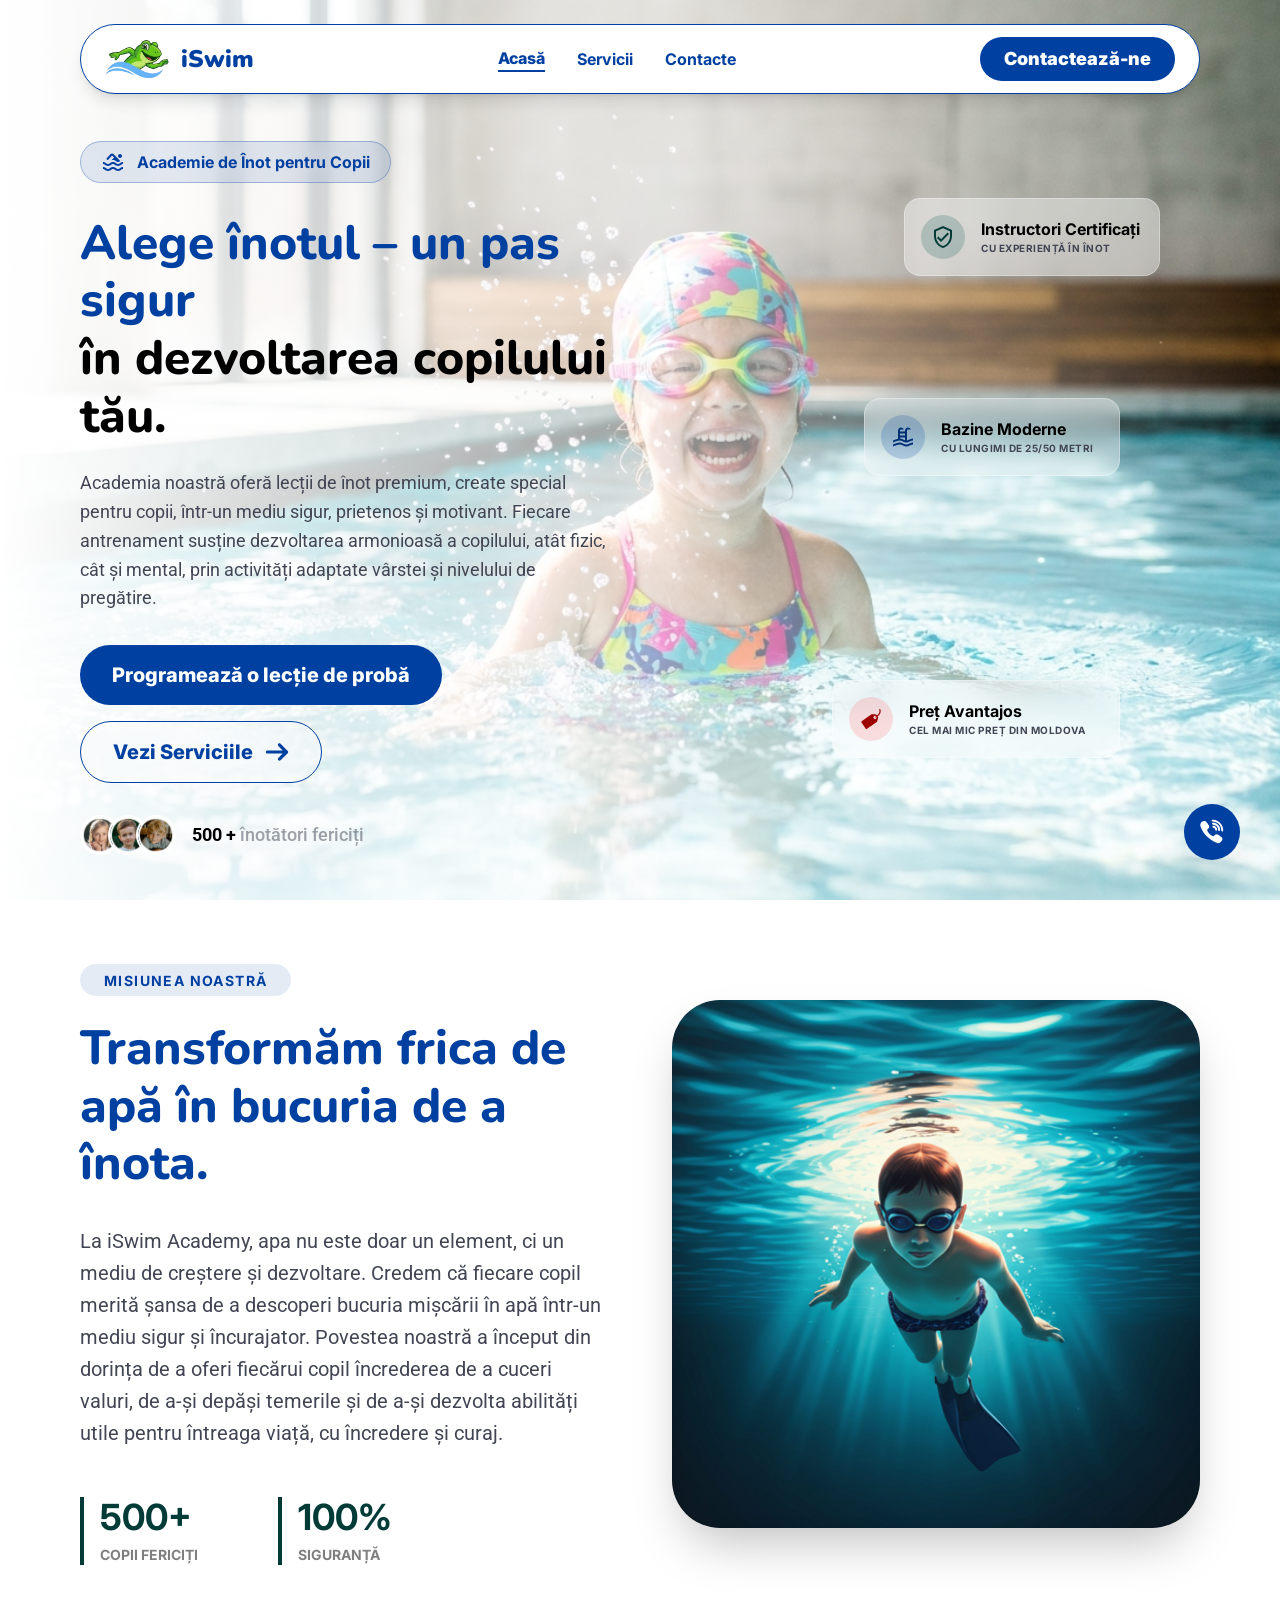
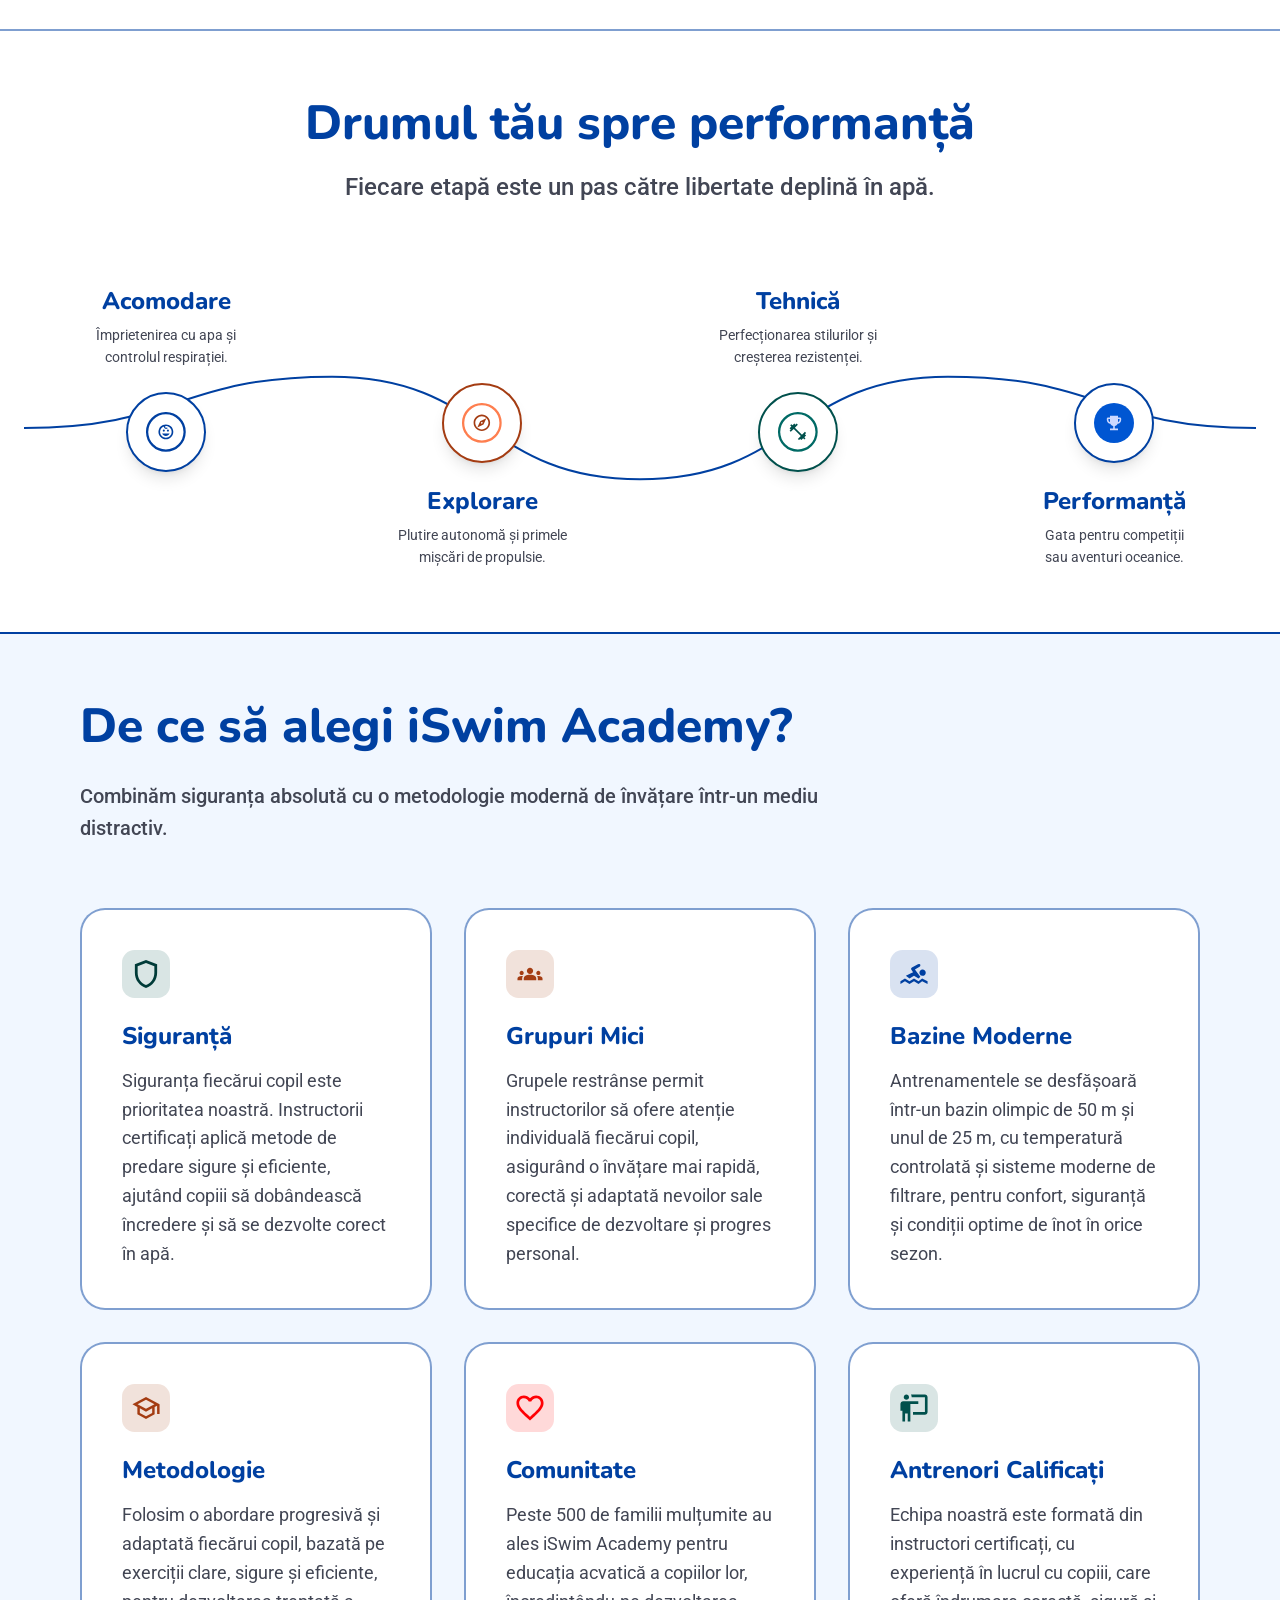
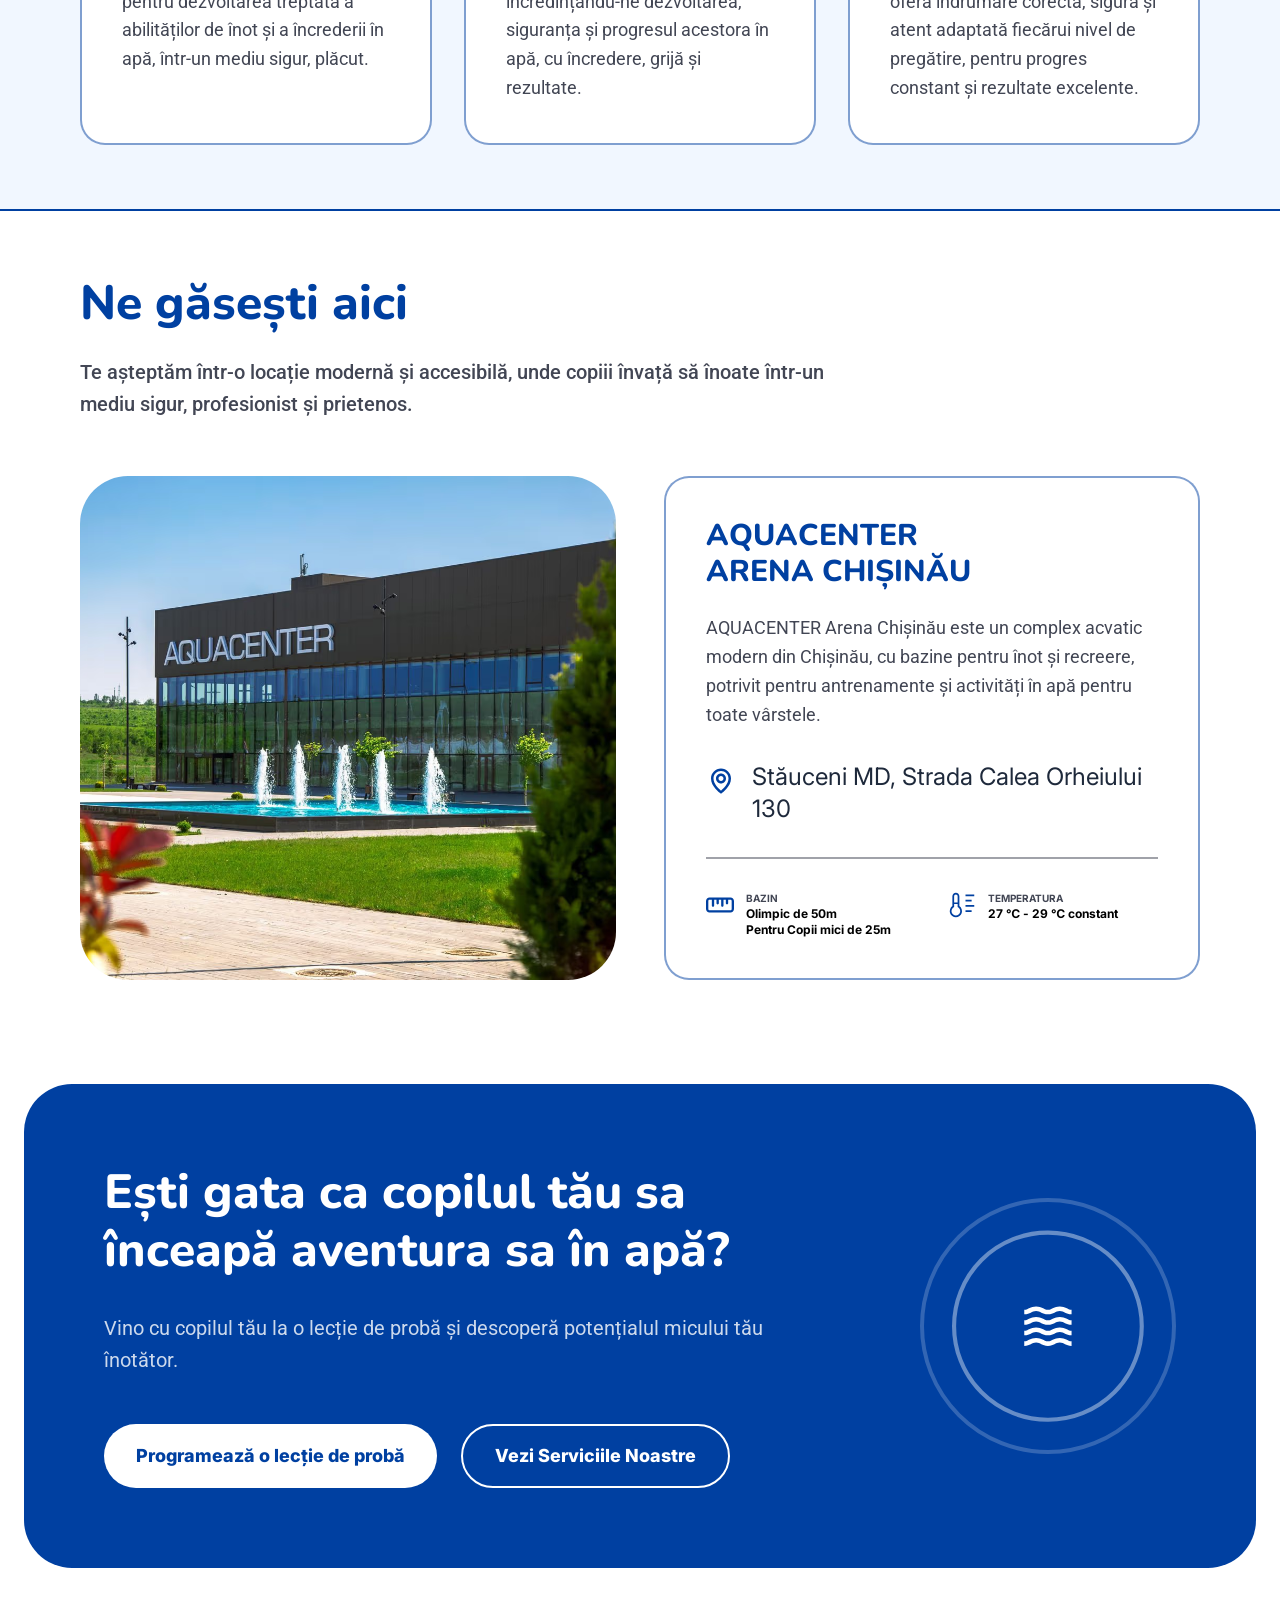
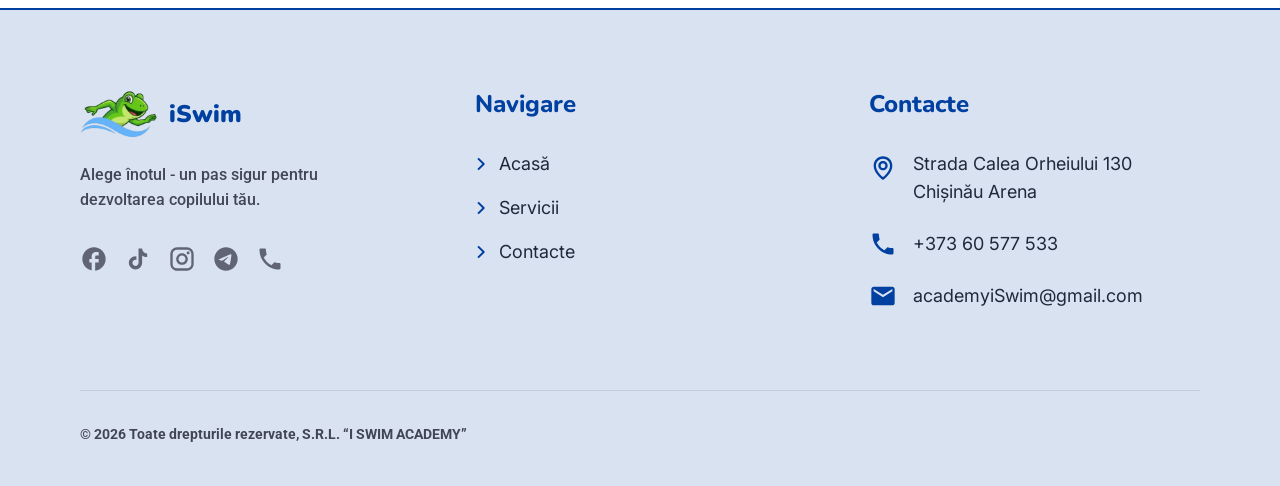
==== index.html @ a0ec98ea "Remove 'Tarife' links from index.html Removed 'Tarife' links from navigation and footer." ====
<!DOCTYPE html>
<html lang="ro" class="smooth-scroll">
<head>
  <meta charset="UTF-8">
  <meta name="viewport" content="width=device-width, initial-scale=1.0">
  <title>iSwim Academy - Lecții de înot pentru copii</title>
  <script src="Acasa/tailwindcss.js"></script>
  <script src="Acasa/iconify-icon.min.js"></script>
  <link href="https://fonts.googleapis.com/css2?family=Nunito:ital,wght@0,100;0,200;0,300;0,400;0,500;0,600;0,700;0,800;0,900;1,100;1,200;1,300;1,400;1,500;1,600;1,700;1,800;1,900&amp;display=swap" type="text/css" rel="stylesheet">
  <link href="https://fonts.googleapis.com/css2?family=Roboto:ital,wght@0,100;0,200;0,300;0,400;0,500;0,600;0,700;0,800;0,900;1,100;1,200;1,300;1,400;1,500;1,600;1,700;1,800;1,900&amp;display=swap" type="text/css" rel="stylesheet">
  <link href="https://fonts.googleapis.com/css2?family=Inter:ital,wght@0,100;0,200;0,300;0,400;0,500;0,600;0,700;0,800;0,900;1,100;1,200;1,300;1,400;1,500;1,600;1,700;1,800;1,900&amp;display=swap" type="text/css" rel="stylesheet">
  <style>
    body {
      font-family: "Inter", ui-sans-serif, system-ui, sans-serif;
      color: #1e293b;
      -webkit-font-smoothing: antialiased;
      -moz-osx-font-smoothing: grayscale;
      overflow-x: hidden;
    }

    h1, h2, h3, h4, h5, h6 {
      font-family: "Nunito", ui-sans-serif, system-ui, sans-serif;
      font-weight: 800;
      color: #0040A1;
      line-height: 1.2;
    }

    p {
      font-family: "Roboto", ui-sans-serif, system-ui, sans-serif;
      line-height: 1.6;
      color: #424654;
    }

    .glass-card {
      background: rgba(255, 255, 255, 0.4);
      backdrop-filter: blur(12px);
      border: 1px solid rgba(255, 255, 255, 0.3);
    }

    .btn-hover-effect {
      position: relative;
      overflow: hidden;
      transition: all 0.3s ease;
    }

    .btn-hover-effect:hover {
      transform: translateY(-2px);
      box-shadow: 0 10px 20px -10px rgba(0, 64, 161, 0.5);
    }

    .path-line {
      position: absolute;
      top: 50%;
      left: 0;
      width: 100%;
      height: 100px;
      z-index: -1;
      opacity: 0.6;
    }
  </style>
</head>
<body class="bg-white">

  <!-- Header -->
<header class="absolute top-6 left-0 right-0 z-50 px-4 md:px-10 lg:px-20">
  <nav class="max-w-[1390px] mx-auto bg-white border border-[#0040A1] rounded-full px-6 py-3 flex items-center justify-between shadow-lg relative">
    <div class="flex items-center gap-3">
      <a href="index.html"><img src="Acasa/assets/logo.svg" alt="iSwim Logo" class="h-10 w-auto object-contain"></a>
      <a href="index.html"><span class="text-[#0040A1] font-[Nunito] text-2xl font-black">iSwim</span></a>
    </div>

    <div class="hidden md:flex items-center gap-8">
      <a href="index.html" class="text-[#0040A1] font-extrabold border-b-2 border-[#0040A1]">Acasă</a>
      <a href="servicii.html" class="text-[#0040A1] font-bold hover:opacity-70 transition-opacity">Servicii</a>
      <a href="contacte.html" class="text-[#0040A1] font-bold hover:opacity-70 transition-opacity">Contacte</a>
    </div>

    <button class="hidden md:block bg-[#0040A1] text-white px-6 py-2 rounded-full font-black text-lg btn-hover-effect">
      <a href="https://api.whatsapp.com/send/?phone=37360577533&text&type=phone_number&app_absent=0">Contactează-ne</a>
    </button>

    <!-- Buton hamburger, doar pe mobil -->
    <button id="menu-toggle" class="md:hidden flex flex-col justify-center items-center gap-1.5 w-10 h-10" aria-label="Deschide meniul">
      <span class="block w-6 h-0.5 bg-[#0040A1] transition-all duration-300" id="bar1"></span>
      <span class="block w-6 h-0.5 bg-[#0040A1] transition-all duration-300" id="bar2"></span>
      <span class="block w-6 h-0.5 bg-[#0040A1] transition-all duration-300" id="bar3"></span>
    </button>

    <!-- Meniu mobil (dropdown) -->
    <div id="mobile-menu" class="hidden md:hidden absolute top-full left-0 right-0 mt-3 bg-white border border-[#0040A1] rounded-3xl shadow-lg flex flex-col items-center gap-8 py-6">
      <a href="index.html" class="text-[#0040A1] font-extrabold border-b-2 border-[#0040A1]">Acasă</a>
      <a href="servicii.html" class="text-[#0040A1] font-bold">Servicii</a>
      <a href="contacte.html" class="text-[#0040A1] font-bold">Contacte</a>
      <button class="bg-[#0040A1] text-white px-6 py-2 rounded-full font-black text-lg btn-hover-effect">
        <a href="https://api.whatsapp.com/send/?phone=37360577533&text&type=phone_number&app_absent=0">Contactează-ne</a>
      </button>
    </div>
  </nav>
</header>

<script>
  const menuToggle = document.getElementById('menu-toggle');
  const mobileMenu = document.getElementById('mobile-menu');
  const bar1 = document.getElementById('bar1');
  const bar2 = document.getElementById('bar2');
  const bar3 = document.getElementById('bar3');

  menuToggle.addEventListener('click', () => {
    mobileMenu.classList.toggle('hidden');

    // animație simplă de transformare în X
    bar1.classList.toggle('rotate-45');
    bar1.classList.toggle('translate-y-2');
    bar2.classList.toggle('opacity-0');
    bar3.classList.toggle('-rotate-45');
    bar3.classList.toggle('-translate-y-2');
  });
</script>

  <!-- Hero Section -->
  <section class="relative min-h-[100vh] flex items-center pt-24 overflow-hidden">
    <!-- Background Image -->
    <div class="absolute inset-0 z-0">
      <img src="Acasa/assets/IMG_1.webp" alt="Hero Background" class="w-full h-full object-cover">
      <div class="absolute inset-0 bg-gradient-to-r from-white via-white/70 to-white/70 md:from-white md:via-white/60 md:to-transparent"></div>
    </div>

    <div class="container mx-auto px-4 md:px-10 lg:px-20 relative z-10 grid lg:grid-cols-2 gap-12 items-center">
      <div class="max-w-3xl flex flex-col items-center text-center mx-auto -mt-0 lg:mt-0 lg:items-start lg:text-left lg:mx-0">
        <div class="inline-flex items-center gap-3 bg-[#0040A1]/10 backdrop-blur-xl border border-[#0040A1]/30 px-5 py-2 rounded-full mb-6 lg:mb-8">
          <img src="Acasa/assets/IMG_5.svg" alt="Icon" class="w-6 h-6">
          <span class="text-[#0040A1] font-bold">Academie de Înot pentru Copii</span>
        </div>

        <h1 class="text-3xl md:text-5xl lg:text-5xl mb-10 lg:mb-6">
          <span class="text-[#0040A1]">Alege înotul – un pas sigur</span><br>
          <span class="text-black">în dezvoltarea copilului tău.</span>
        </h1>

        <p class="text-lg md:text-l mb-8 max-w-2xl">
          Academia noastră oferă lecții de înot premium, create special pentru copii, într-un mediu sigur, prietenos și motivant. Fiecare antrenament susține dezvoltarea armonioasă a copilului, atât fizic, cât și mental, prin activități adaptate vârstei și nivelului de pregătire.
        </p>

        <div class="flex flex-wrap justify-center lg:justify-start gap-4 mb-8">
          <button class="bg-[#0040A1] text-white px-8 py-4 rounded-full font-extrabold text-xl btn-hover-effect">
            <a href="https://api.whatsapp.com/send/?phone=37360577533&text&type=phone_number&app_absent=0">Programează o lecție de probă</a>
          </button>
          <button class="bg-white/20 backdrop-blur-xl border border-[#0040A1] text-[#0040A1] px-8 py-4 rounded-full font-extrabold text-xl flex items-center gap-3 btn-hover-effect w-90 md:w-auto flex justify-center">
            <a href="servicii.html">Vezi Serviciile</a>
            <img src="Acasa/assets/IMG_6.svg" alt="Arrow" class="w-6 h-6">
          </button>
        </div>

        <div class="flex items-center justify-center lg:justify-start gap-4">
          <div class="flex -space-x-3">
            <img src="Acasa/assets/IMG_7.webp" alt="User" class="w-10 h-10 rounded-full border-2 border-white">
            <img src="Acasa/assets/IMG_8.webp" alt="User" class="w-10 h-10 rounded-full border-2 border-white">
            <img src="Acasa/assets/IMG_9.webp" alt="User" class="w-10 h-10 rounded-full border-2 border-white">
          </div>
          <p class="text-lg font-medium"><span class="text-black font-bold">500 +</span> <span class="opacity-50">înotători fericiți</span></p>
        </div>
      </div>

      <!-- Floating Cards (Desktop Only) -->
      <div class="hidden lg:block relative h-[600px]">
        <!-- Card 1 -->
        <div class="glass-card absolute top-0 right-10 p-4 rounded-2xl flex items-center gap-4 w-64">
          <div class="w-11 h-11 bg-[#00504C]/20 rounded-full flex items-center justify-center">
            <img src="Acasa/assets/IMG_2.svg" alt="Icon" class="w-6 h-6">
          </div>
          <div>
            <div class="font-bold text-black">Instructori Certificați</div>
            <div class="text-[10px] font-bold text-[#424654] uppercase tracking-wider">CU EXPERIENȚĂ ÎN ÎNOT</div>
          </div>
        </div>
        <!-- Card 2 -->
        <div class="glass-card absolute top-1/3 left-50 p-4 rounded-2xl flex items-center gap-4 w-64">
          <div class="w-11 h-11 bg-[#0040A1]/20 rounded-full flex items-center justify-center">
            <img src="Acasa/assets/IMG_3.svg" alt="Icon" class="w-6 h-6">
          </div>
          <div>
            <div class="font-bold text-black">Bazine Moderne</div>
            <div class="text-[10px] font-bold text-[#424654] uppercase tracking-wider">CU LUNGIMI DE 25/50 METRI</div>
          </div>
        </div>
        <!-- Card 3 -->
        <div class="glass-card absolute bottom-10 right-20 p-4 rounded-2xl flex items-center gap-4 w-72">
          <div class="w-11 h-11 bg-[#FF6366]/20 rounded-full flex items-center justify-center">
            <img src="Acasa/assets/IMG_4.svg" alt="Icon" class="w-5 h-5">
          </div>
          <div>
            <div class="font-bold text-black">Preț Avantajos</div>
            <div class="text-[10px] font-bold text-[#424654] uppercase tracking-wider">CEL MAI MIC PREȚ DIN MOLDOVA</div>
          </div>
        </div>
      </div>
    </div>

    <!-- Floating Action Button -->
    <div class="absolute bottom-10 right-10 z-20 hidden md:block">
      <button class="w-14 h-14 bg-[#0040A1] rounded-full flex items-center justify-center shadow-2xl btn-hover-effect">
        <a href="https://api.whatsapp.com/send/?phone=37360577533&text&type=phone_number&app_absent=0"><img src="Acasa/assets/IMG_10.svg" alt="Chat" class="w-7 h-7"></a>
      </button>
    </div>
  </section>

  <!-- Mission Section -->
<section class="py-16 md:py-16 bg-white">
    <div class="container mx-auto px-4 md:px-10 lg:px-20">
      <div class="grid lg:grid-cols-2 gap-16 items-center">
        <div class="text-center md:text-left">
          <div class="inline-block bg-[#0040A1]/10 px-6 py-1 rounded-full mb-6">
            <span class="text-[#0040A1] font-bold text-sm tracking-widest">MISIUNEA NOASTRĂ</span>
          </div>
          <h2 class="text-3xl md:text-5xl mb-8 leading-tight">
            Transformăm frica de apă în bucuria de a înota.
          </h2>
          <p class="text-lg md:text-xl mb-12">
            La iSwim Academy, apa nu este doar un element, ci un mediu de creștere și dezvoltare. Credem că fiecare copil merită șansa de a descoperi bucuria mișcării în apă într-un mediu sigur și încurajator. Povestea noastră a început din dorința de a oferi fiecărui copil încrederea de a cuceri valuri, de a-și depăși temerile și de a-și dezvolta abilități utile pentru întreaga viață, cu încredere și curaj.
          </p>
          
          <div class="flex gap-14 sm:gap-20 justify-center md:justify-start">
            <div class="border-l-4 border-[#003B38] pl-4 text-left">
              <div class="text-4xl font-bold text-[#003B38]">500+</div>
              <div class="text-sm font-bold text-black/50 uppercase mt-2">COPII FERICIȚI</div>
            </div>
            <div class="border-l-4 border-[#003B38] pl-4 text-left">
              <div class="text-4xl font-bold text-[#003B38]">100%</div>
              <div class="text-sm font-bold text-black/50 uppercase mt-2">SIGURANȚĂ</div>
            </div>
          </div>
        </div>

        <div class="relative">
          <div class="absolute -top-10 -left-10 w-full h-full bg-[#0056D2]/10 rounded-tl-[180px] rounded-tr-[370px] rounded-br-[400px] rounded-bl-[300px] -z-10"></div>
          <div class="rounded-[48px] overflow-hidden shadow-2xl">
            <img src="Acasa/assets/IMG_12.webp" alt="Child Swimming" class="w-full h-auto">
          </div>
        </div>
      </div>
    </div>
  </section>

  <!-- Roadmap Section -->
  <section class="hidden md:block py-16 border-t-2 border-[#0040A1]/50">
    <div class="container mx-auto px-6 text-center">
      <h2 class="text-5xl mb-4">Drumul tău spre performanță</h2>
      <p class="text-2xl font-medium text-[#424654] mb-20">Fiecare etapă este un pas către libertate deplină în apă.</p>

      <div class="relative">
        <!-- SVG Path for Desktop -->
        <svg class="hidden lg:block absolute top-1/2 left-0 w-full h-32 -translate-y-1/2 z-0" viewBox="0 0 1200 120" fill="none">
          <path d="M0 60C150 60 150 10 300 10C450 10 450 110 600 110C750 110 750 10 900 10C1050 10 1050 60 1200 60" stroke="#0040A1" stroke-width="2" class="step-path" />
        </svg>

        <div class="grid md:grid-cols-4 gap-8 relative z-10">
          <!-- Step 1 -->
          <div class="flex flex-col items-center">
            <div class="mb-6">
              <h3 class="text-2xl mb-2">Acomodare</h3>
              <p class="text-sm">Împrietenirea cu apa și <br> controlul respirației.</p>
            </div>
            <div class="w-20 h-20 bg-white border-2 border-[#0040A1] rounded-full flex items-center justify-center shadow-lg">
              <img src="Acasa/assets/IMG_17.svg" class="w-10 h-10" alt="Step 1">
            </div>
          </div>

          <!-- Step 2 -->
          <div class="flex flex-col items-center md:mt-24">
            <div class="w-20 h-20 bg-white border-2 border-[#A43C12] rounded-full flex items-center justify-center shadow-lg mb-6">
              <img src="Acasa/assets/IMG_14.svg" class="w-10 h-10" alt="Step 2">
            </div>
            <div>
              <h3 class="text-2xl mb-2 text-[#A43C12]">Explorare</h3>
              <p class="text-sm">Plutire autonomă și primele <br> mișcări de propulsie.</p>
            </div>
          </div>

          <!-- Step 3 -->
          <div class="flex flex-col items-center">
            <div class="mb-6">
              <h3 class="text-2xl mb-2 text-[#00504C]">Tehnică</h3>
              <p class="text-sm">Perfecționarea stilurilor și <br> creșterea rezistenței.</p>
            </div>
            <div class="w-20 h-20 bg-white border-2 border-[#00504C] rounded-full flex items-center justify-center shadow-lg">
              <img src="Acasa/assets/IMG_18.svg" class="w-10 h-10" alt="Step 3">
            </div>
          </div>

          <!-- Step 4 -->
          <div class="flex flex-col items-center md:mt-24">
            <div class="w-20 h-20 bg-white border-2 border-[#0040A1] rounded-full flex items-center justify-center shadow-lg mb-6">
              <img src="Acasa/assets/IMG_13.svg" class="w-10 h-10" alt="Step 4">
            </div>
            <div>
              <h3 class="text-2xl mb-2">Performanță</h3>
              <p class="text-sm">Gata pentru competiții <br> sau aventuri oceanice.</p>
            </div>
          </div>
        </div>
      </div>
    </div>
  </section>

  <!-- Why Choose Us Section -->
  <section class="py-12 md:py-16 bg-[#B8D5FF]/20 border-y-2 border-[#0040A1]">
    <div class="container mx-auto px-4 md:px-10 lg:px-20">
      <div class="max-w-3xl mb-10 md:mb-16 mx-auto md:mx-0 text-center md:text-left">
        <h2 class="text-4xl md:text-5xl mb-6">De ce să alegi iSwim Academy?</h2>
        <p class="text-xl font-medium">Combinăm siguranța absolută cu o metodologie modernă de învățare într-un mediu distractiv.</p>
      </div>

      <div class="grid md:grid-cols-2 lg:grid-cols-3 gap-8">
        <!-- Feature 1 -->
        <div class="bg-white p-10 rounded-[25px] border-2 border-[#0040A1]/50">
          <img src="Acasa/assets/IMG_19.svg" alt="Icon" class="w-12 h-12 mb-6">
          <h3 class="text-2xl mb-4 text-black">Siguranță</h3>
          <p class="text-lg">Siguranța fiecărui copil este prioritatea noastră. Instructorii certificați aplică metode de predare sigure și eficiente, ajutând copiii să dobândească încredere și să se dezvolte corect în apă.</p>
        </div>
        <!-- Feature 2 -->
        <div class="bg-white p-10 rounded-[25px] border-2 border-[#0040A1]/50">
          <img src="Acasa/assets/IMG_20.svg" alt="Icon" class="w-12 h-12 mb-6">
          <h3 class="text-2xl mb-4 text-black">Grupuri Mici</h3>
          <p class="text-lg">Grupele restrânse permit instructorilor să ofere atenție individuală fiecărui copil, asigurând o învățare mai rapidă, corectă și adaptată nevoilor sale specifice de dezvoltare și progres personal.</p>
        </div>
        <!-- Feature 3 -->
        <div class="bg-white p-10 rounded-[25px] border-2 border-[#0040A1]/50">
          <img src="Acasa/assets/IMG_21.svg" alt="Icon" class="w-12 h-12 mb-6">
          <h3 class="text-2xl mb-4 text-black">Bazine Moderne</h3>
          <p class="text-lg">Antrenamentele se desfășoară într-un bazin olimpic de 50 m și unul de 25 m, cu temperatură controlată și sisteme moderne de filtrare, pentru confort, siguranță și condiții optime de înot în orice sezon.</p>
        </div>
        <!-- Feature 4 -->
        <div class="bg-white p-10 rounded-[25px] border-2 border-[#0040A1]/50">
          <img src="Acasa/assets/IMG_22.svg" alt="Icon" class="w-12 h-12 mb-6">
          <h3 class="text-2xl mb-4 text-black">Metodologie</h3>
          <p class="text-lg">Folosim o abordare progresivă și adaptată fiecărui copil, bazată pe exerciții clare, sigure și eficiente, pentru dezvoltarea treptată a abilităților de înot și a încrederii în apă, într-un mediu sigur, plăcut.</p>
        </div>
        <!-- Feature 5 -->
        <div class="bg-white p-10 rounded-[25px] border-2 border-[#0040A1]/50">
          <img src="Acasa/assets/IMG_23.svg" alt="Icon" class="w-12 h-12 mb-6">
          <h3 class="text-2xl mb-4 text-black">Comunitate</h3>
          <p class="text-lg">Peste 500 de familii mulțumite au ales iSwim Academy pentru educația acvatică a copiilor lor, încredințându-ne dezvoltarea, siguranța și progresul acestora în apă, cu încredere, grijă și rezultate.</p>
        </div>
        <!-- Feature 6 -->
        <div class="bg-white p-10 rounded-[25px] border-2 border-[#0040A1]/50">
          <img src="Acasa/assets/IMG_24.svg" alt="Icon" class="w-12 h-12 mb-6">
          <h3 class="text-2xl mb-4 text-black">Antrenori Calificați</h3>
          <p class="text-lg">Echipa noastră este formată din instructori certificați, cu experiență în lucrul cu copiii, care oferă îndrumare corectă, sigură și atent adaptată fiecărui nivel de pregătire, pentru progres constant și rezultate excelente.</p>
        </div>
      </div>
    </div>
  </section>

  <!-- Location Section -->
  <section class="mt-6 md:mt-0 py-6 md:py-16">
    <div class="container mx-auto px-4 md:px-10 lg:px-20">
      <div class="max-w-3xl mb-10 md:mb-14 mx-auto md:mx-0 text-center md:text-left">
        <h2 class="text-4xl md:text-5xl mb-6">Ne găsești aici</h2>
        <p class="text-xl font-medium">Te așteptăm într-o locație modernă și accesibilă, unde copiii învață să înoate într-un mediu sigur, profesionist și prietenos.</p>
      </div>

      <div class="grid lg:grid-cols-2 gap-12 items-stretch">
        <div class="rounded-[48px] overflow-hidden">
          <a href="https://maps.app.goo.gl/hyubg8hZn2QpqkkD6"><img src="Acasa/assets/IMG_25.webp" alt="Arena Chisinau" class="w-full h-full object-cover"></a>
        </div>
        
        <div class="bg-white p-10 rounded-[25px] border-2 border-[#0040A1]/50 flex flex-col justify-between">
          <div>
            <h3 class="text-3xl mb-6 mx-auto md:mx-0 text-center md:text-left">AQUACENTER<br>ARENA CHIȘINĂU</h3>
            <p class="text-lg mb-14 md:mb-8 mx-auto md:mx-0 text-center md:text-left">AQUACENTER Arena Chișinău este un complex acvatic modern din Chișinău, cu bazine pentru înot și recreere, potrivit pentru antrenamente și activități în apă pentru toate vârstele.</p>
            
            <div class="flex items-start gap-4 mb-8">
              <a href="https://maps.app.goo.gl/hyubg8hZn2QpqkkD6"><img src="Acasa/assets/IMG_26.svg" alt="Location" class="w-8 h-8 mt-1"></a>
              <a href="https://maps.app.goo.gl/hyubg8hZn2QpqkkD6"><span class="text-2xl font-normal">Stăuceni MD, Strada Calea Orheiului 130</span>
              </a>
            </div>
          </div>

          <div class="border-t-2 border-[#424654]/50 pt-8 grid grid-cols-2 gap-8">
            <div class="flex items-start gap-3">
              <img src="Acasa/assets/IMG_27.svg" alt="Pool" class="w-7 h-7">
              <div>
                <div class="text-[10px] font-bold text-[#424654] uppercase">BAZIN</div>
                <div class="text-xs font-bold text-black">Olimpic de 50m<br>Pentru Copii mici de 25m</div>
              </div>
            </div>
            <div class="flex items-start gap-3">
              <img src="Acasa/assets/IMG_28.svg" alt="Temp" class="w-7 h-7">
              <div>
                <div class="text-[10px] font-bold text-[#424654] uppercase">TEMPERATURA</div>
                <div class="text-xs font-bold text-black">27 ℃ - 29 ℃ constant</div>
              </div>
            </div>
          </div>
        </div>
      </div>
    </div>
  </section>

  <!-- CTA Section -->
  <section class="py-10">
    <div class="container mx-auto px-6">
      <div class="bg-[#0040A1] rounded-[48px] p-12 lg:p-20 relative overflow-hidden flex flex-col lg:flex-row items-center justify-between gap-12">
        <div class="max-w-2xl relative z-10">
          <h2 class="text-4xl lg:text-5xl font-bold !text-white mt-1 md:mt-0 mb-8 leading-tight mx-auto md:mx-0 text-center md:text-left">
            Ești gata ca copilul tău sa înceapă aventura sa în apă?
          </h2>
          <p class="text-xl !text-white/80 mb-12 mx-auto md:mx-0 text-center md:text-left">
            Vino cu copilul tău la o lecție de probă și descoperă potențialul micului tău înotător.
          </p>
          <div class="flex flex-wrap gap-6">
            <button class="bg-white text-[#0040A1] px-8 py-4 rounded-full font-extrabold text-base md:text-lg btn-hover-effect w-83 md:w-auto">
              <a href="https://api.whatsapp.com/send/?phone=37360577533&text&type=phone_number&app_absent=0">Programează o lecție de probă</a>
            </button>
            <button class="bg-transparent border-2 border-white text-white px-8 py-4 rounded-full font-extrabold text-lg btn-hover-effect w-83 md:w-auto">
              <a href="servicii.html">Vezi Serviciile Noastre</a>
            </button>
          </div>
        </div>

        <div class="relative z-10">
          <div class="w-64 h-64 rounded-full border-4 border-white/20 flex items-center justify-center">
            <img src="Acasa/assets/IMG_29.svg" alt="Wave Icon" class="w-48 h-48">
          </div>
        </div>
      </div>
    </div>
  </section>

  <!-- Footer -->
  <footer class="bg-[#0040A1]/15 pt-10 md:pt-20 pb-10 border-t-2 border-[#0040A1]">
    <div class="container mx-auto px-6 lg:px-20">
      <div class="grid grid-cols-1 md:grid-cols-2 lg:grid-cols-3 gap-16 mb-20">
        <!-- Brand Column -->
        <div>
          <div class="flex items-center gap-3 mb-6">
            <a href="index.html"><img src="Servicii/assets/logo.svg" alt="iSwim Logo" class="h-12 w-auto"></a>
            <a href="index.html"><span class="text-[#0040A1] font-[Nunito] text-2xl font-black">iSwim</span></a>
          </div>
          <p class="text-base font-medium text-[#19191F]/80 mb-8 max-w-xs">
            Alege înotul - un pas sigur pentru dezvoltarea copilului tău.
          </p>
          <div class="flex gap-4">
            <a href="https://www.facebook.com/iSwimSchooll/" class="hover:opacity-70 transition-soft"><img src="Servicii/assets/IMG_23.svg" alt="Social" class="w-7 h-7"></a>
            <a href="https://www.tiktok.com/@iswimschool" class="hover:opacity-70 transition-soft"><img src="Servicii/assets/IMG_24.svg" alt="Social" class="w-7 h-7"></a>
            <a href="https://www.instagram.com/iswim_school/" class="hover:opacity-70 transition-soft"><img src="Servicii/assets/IMG_25.svg" alt="Social" class="w-7 h-7"></a>
            <a href="https://t.me/iSwim_info" class="hover:opacity-70 transition-soft"><img src="Servicii/assets/IMG_26.svg" alt="Social" class="w-7 h-7"></a>
            <a href="https://api.whatsapp.com/send/?phone=37360577533&text&type=phone_number&app_absent=0" class="hover:opacity-70 transition-soft"><img src="Servicii/assets/IMG_27.svg" alt="Social" class="w-7 h-7"></a>
          </div>
        </div>

        <!-- Navigation Column -->
        <div>
          <h4 class="text-black text-2xl font-black mb-8">Navigare</h4>
          <ul class="space-y-4">
            <li class="flex items-center gap-3">
              <img src="Servicii/assets/IMG_20.svg" alt="Arrow" class="w-3">
              <a href="index.html" class="text-lg hover:text-[#0040A1] transition-soft">Acasă</a>
            </li>
            <li class="flex items-center gap-3">
              <img src="Servicii/assets/IMG_20.svg" alt="Arrow" class="w-3">
              <a href="servicii.html" class="text-lg hover:text-[#0040A1] transition-soft">Servicii</a>
            </li>
            <li class="flex items-center gap-3">
              <img src="Servicii/assets/IMG_20.svg" alt="Arrow" class="w-3">
              <a href="contacte.html" class="text-lg hover:text-[#0040A1] transition-soft">Contacte</a>
            </li>
          </ul>
        </div>

        <!-- Contact Column -->
        <div>
          <h4 class="text-black text-2xl font-black mb-8">Contacte</h4>
          <ul class="space-y-6">
            <li class="flex items-start gap-4">
              <a href="https://maps.app.goo.gl/hyubg8hZn2QpqkkD6"><img src="Servicii/assets/IMG_21.svg" alt="Location" class="w-7 mt-1"></a>
              <a href="https://maps.app.goo.gl/hyubg8hZn2QpqkkD6"><span class="text-lg">Strada Calea Orheiului 130<br>Chișinău Arena</span></a>
            </li>
            <li class="flex items-center gap-4">
              <a href="https://api.whatsapp.com/send/?phone=37360577533&text&type=phone_number&app_absent=0"><img src="Servicii/assets/IMG_22.svg" alt="Phone" class="w-7"></a>
              <a href="https://api.whatsapp.com/send/?phone=37360577533&text&type=phone_number&app_absent=0"><span class="text-lg">+373 60 577 533</span></a>
            </li>
            <li class="flex items-center gap-4">
              <a href="https://mail.google.com/mail/u/0/#inbox"><img src="Servicii/assets/IMG_28.svg" alt="Email" class="w-7"></a>
              <a href="https://mail.google.com/mail/u/0/#inbox"><span class="text-lg">academyiSwim@gmail.com</span></a>
            </li>
          </ul>
        </div>
      </div>

      <div class="pt-8 border-t border-black/10">
        <p class="text-sm font-bold text-black/70">
          © 2026 Toate drepturile rezervate, S.R.L. “I SWIM ACADEMY”
        </p>
      </div>
    </div>
  </footer>

</body>
</html>
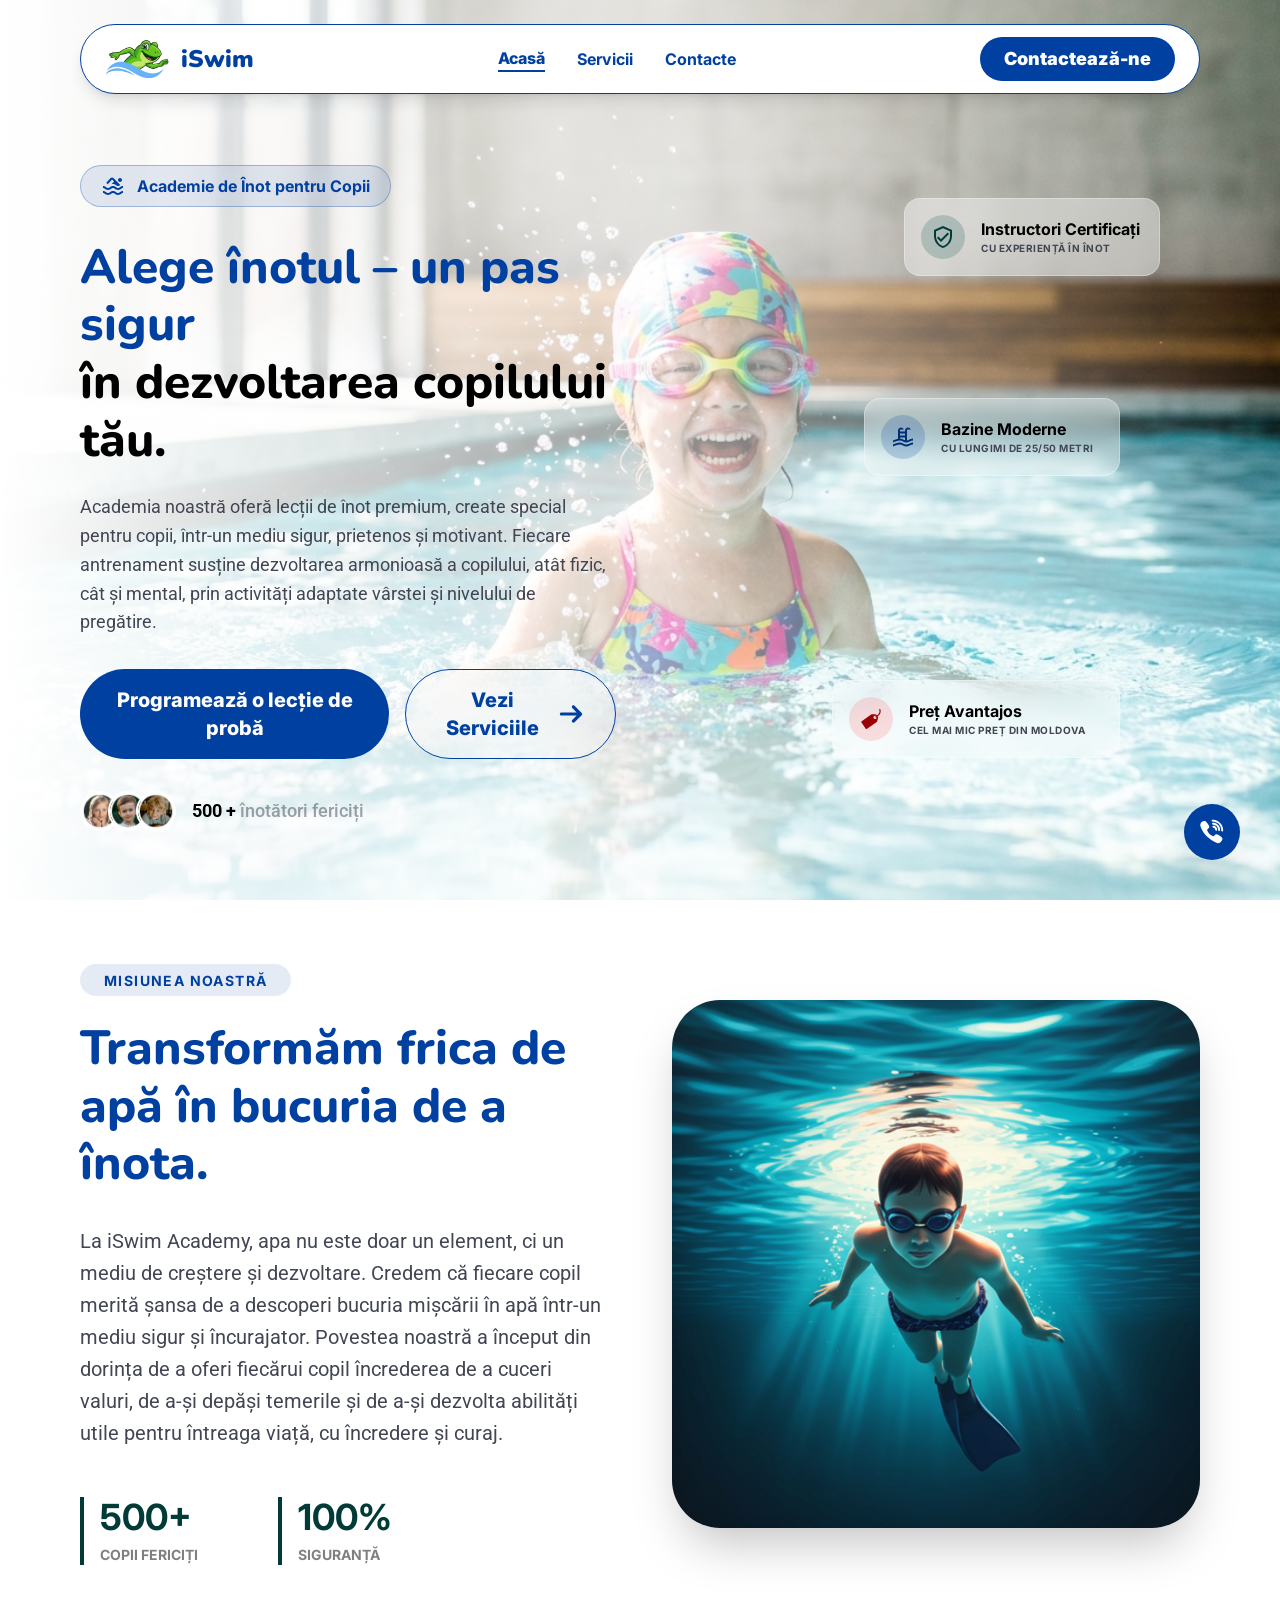
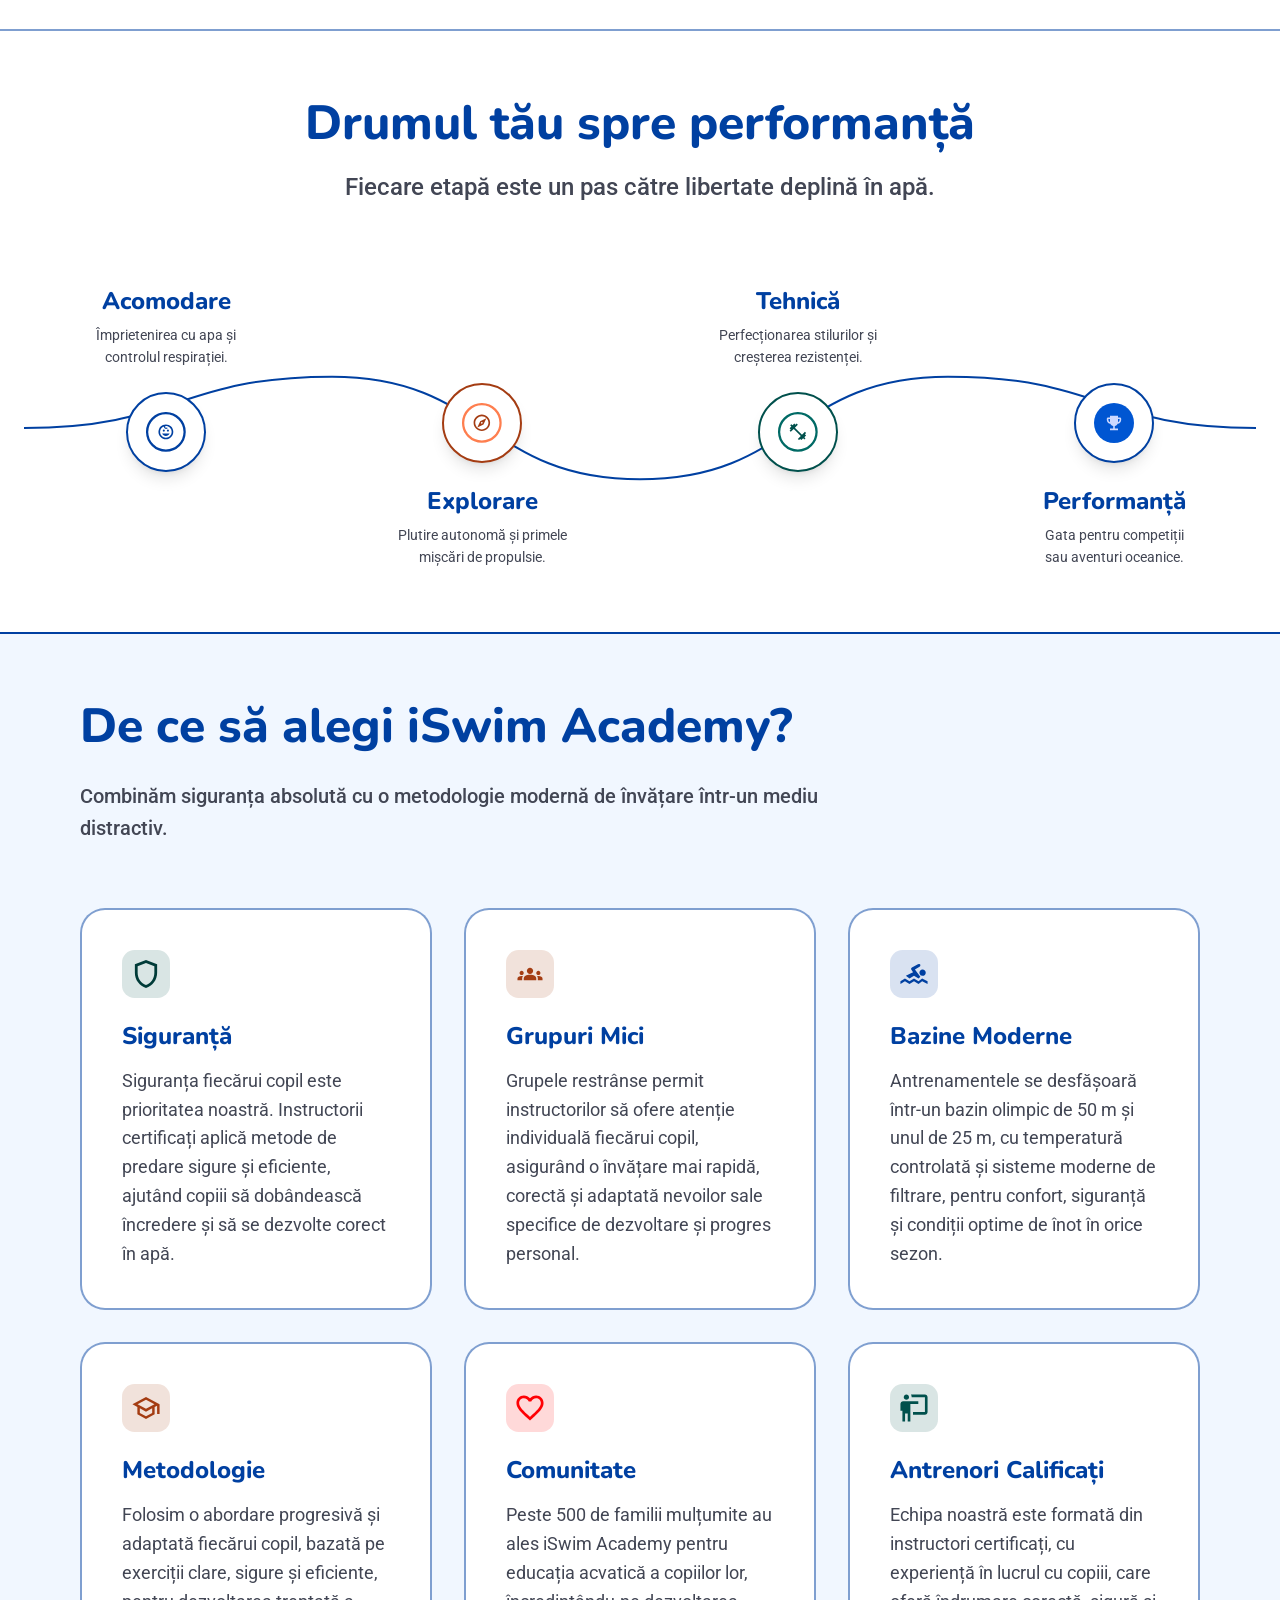
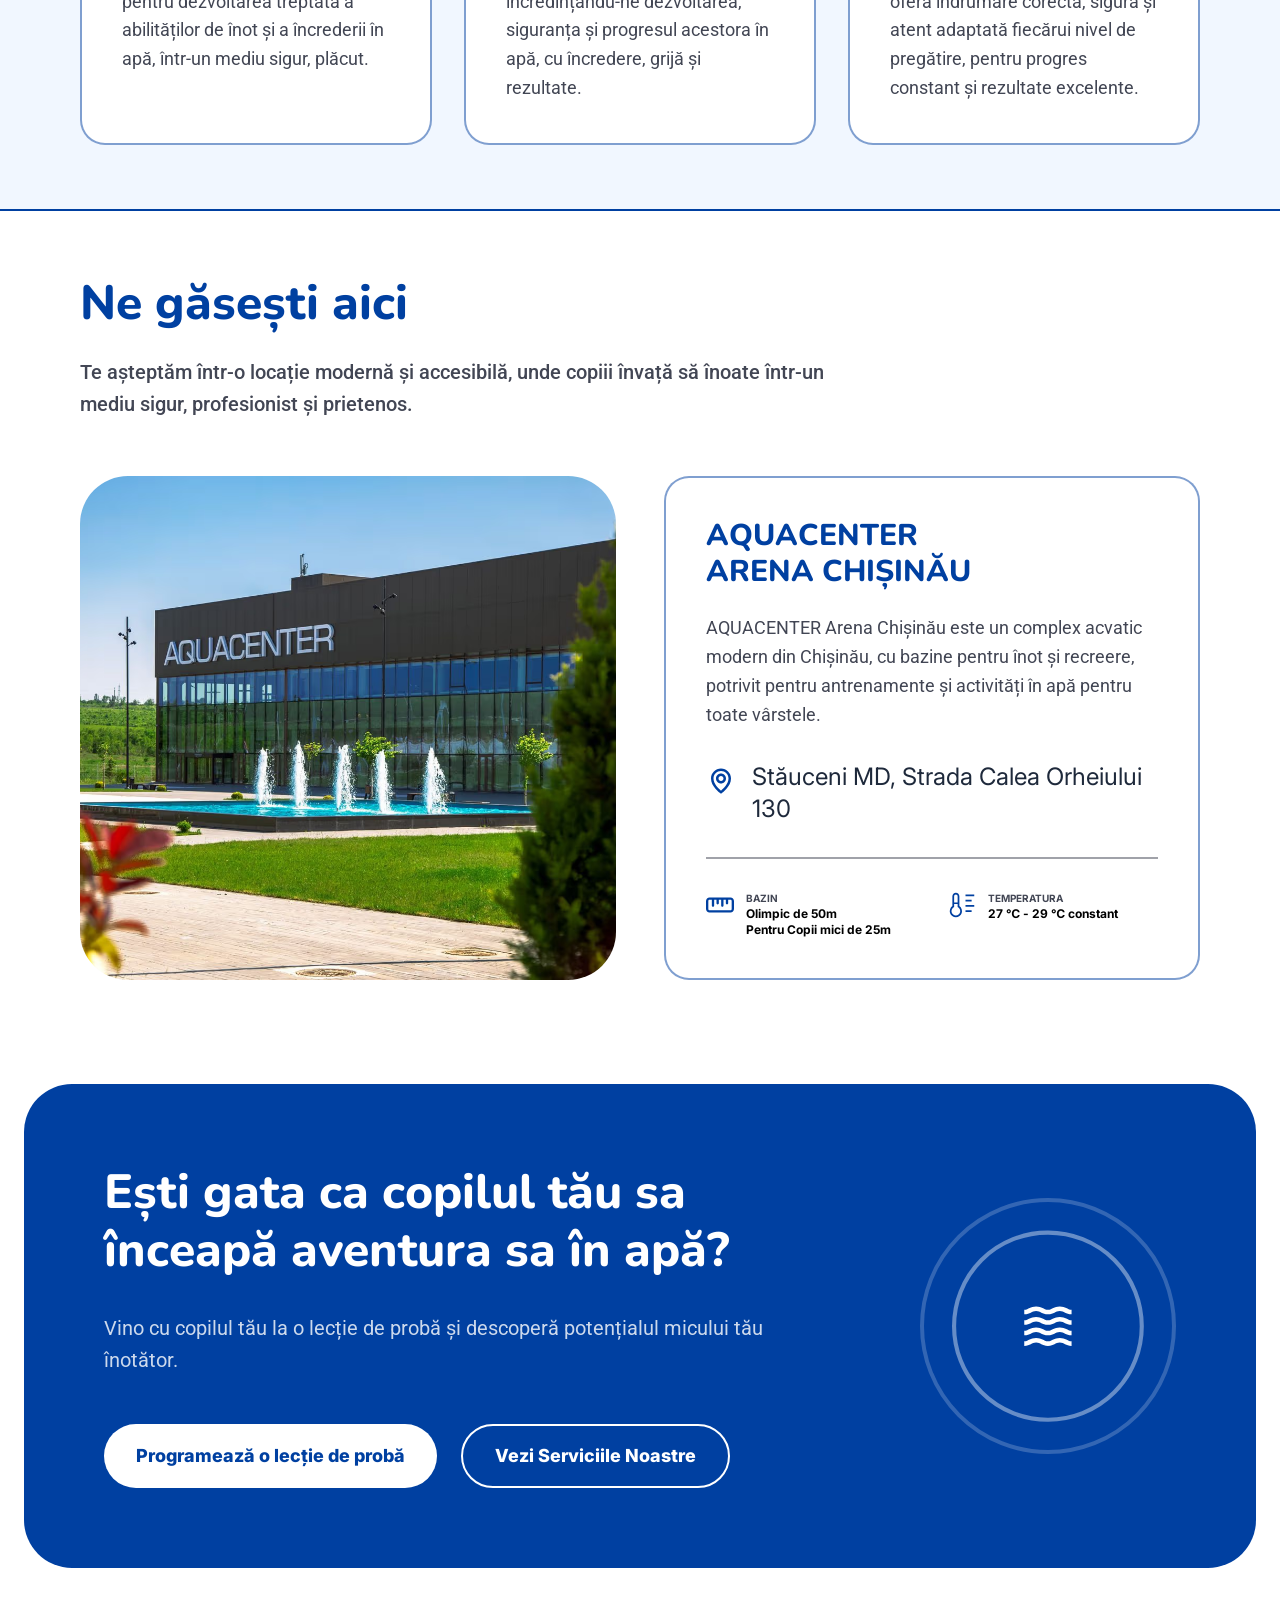
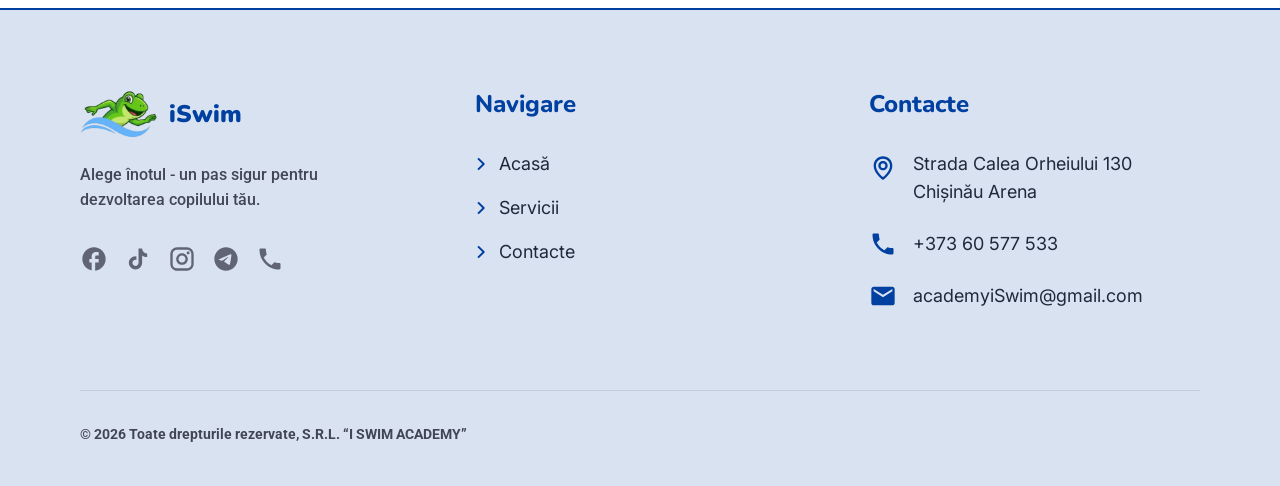
==== commit edded3d8: "Update index.html" ====
--- a/index.html
+++ b/index.html
@@ -132,24 +132,27 @@
           <span class="text-[#0040A1] font-bold">Academie de Înot pentru Copii</span>
         </div>
 
-        <h1 class="text-3xl md:text-5xl lg:text-5xl mb-10 lg:mb-6">
+        <h1 class="text-2xl md:text-3xl lg:text-5xl mb-10 lg:mb-6">
           <span class="text-[#0040A1]">Alege înotul – un pas sigur</span><br>
           <span class="text-black">în dezvoltarea copilului tău.</span>
         </h1>
 
-        <p class="text-lg md:text-l mb-8 max-w-2xl">
+        <p class="text-base md:text-lg mb-8 max-w-2xl">
           Academia noastră oferă lecții de înot premium, create special pentru copii, într-un mediu sigur, prietenos și motivant. Fiecare antrenament susține dezvoltarea armonioasă a copilului, atât fizic, cât și mental, prin activități adaptate vârstei și nivelului de pregătire.
         </p>
 
-        <div class="flex flex-wrap justify-center lg:justify-start gap-4 mb-8">
-          <button class="bg-[#0040A1] text-white px-8 py-4 rounded-full font-extrabold text-xl btn-hover-effect">
-            <a href="https://api.whatsapp.com/send/?phone=37360577533&text&type=phone_number&app_absent=0">Programează o lecție de probă</a>
-          </button>
-          <button class="bg-white/20 backdrop-blur-xl border border-[#0040A1] text-[#0040A1] px-8 py-4 rounded-full font-extrabold text-xl flex items-center gap-3 btn-hover-effect w-90 md:w-auto flex justify-center">
-            <a href="servicii.html">Vezi Serviciile</a>
-            <img src="Acasa/assets/IMG_6.svg" alt="Arrow" class="w-6 h-6">
-          </button>
-        </div>
+<div class="flex flex-col lg:flex-row justify-center lg:justify-start gap-4 mb-8">
+  <button class="bg-[#0040A1] text-white px-8 py-4 rounded-full font-extrabold text-lg md:text-xl btn-hover-effect w-full lg:w-auto">
+    <a href="https://api.whatsapp.com/send/?phone=37360577533&text&type=phone_number&app_absent=0">Programează o lecție de probă</a>
+  </button>
+
+  <button class="bg-white/20 backdrop-blur-xl border border-[#0040A1] text-[#0040A1] px-8 py-4 rounded-full font-extrabold text-lg md:text-xl btn-hover-effect w-full lg:w-auto">
+    <a href="servicii.html" class="flex items-center justify-center gap-3">
+      Vezi Serviciile
+      <img src="Acasa/assets/IMG_6.svg" alt="Arrow" class="w-6 h-6">
+    </a>
+  </button>
+</div>
 
         <div class="flex items-center justify-center lg:justify-start gap-4">
           <div class="flex -space-x-3">
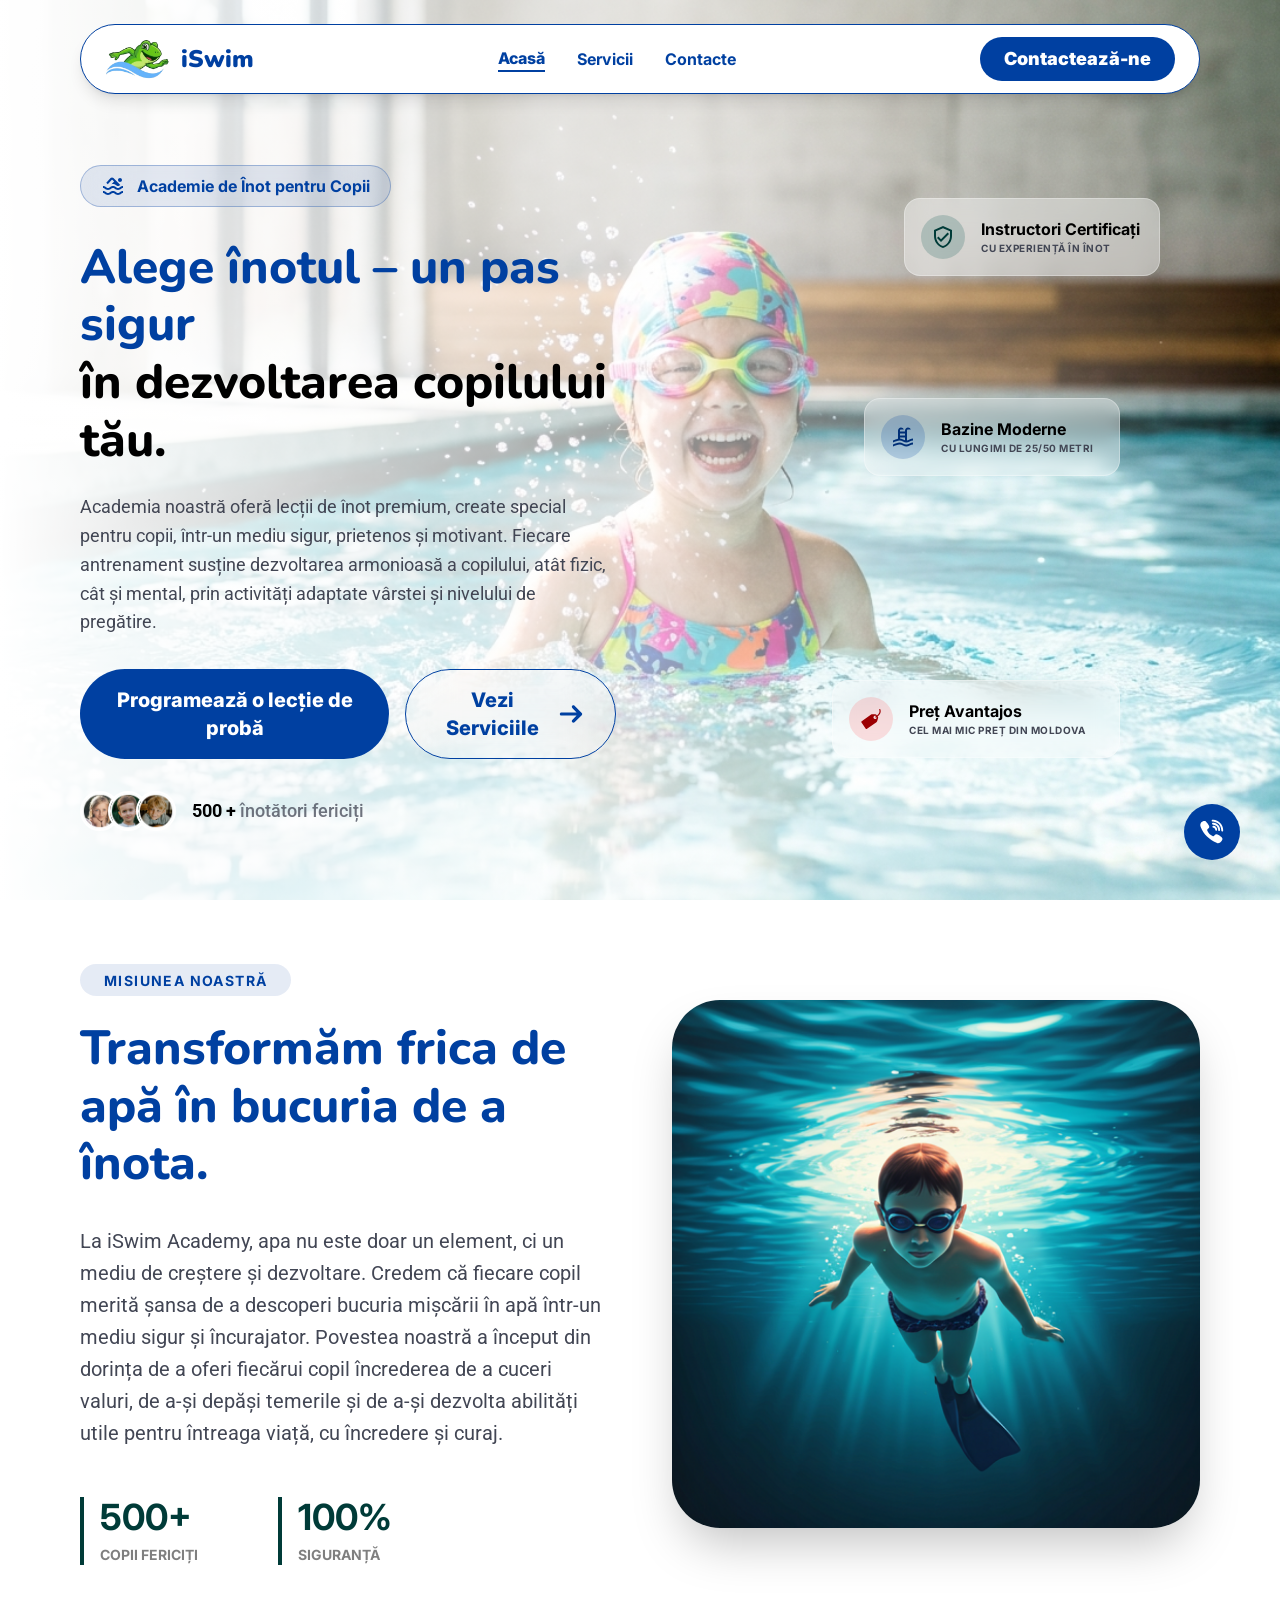
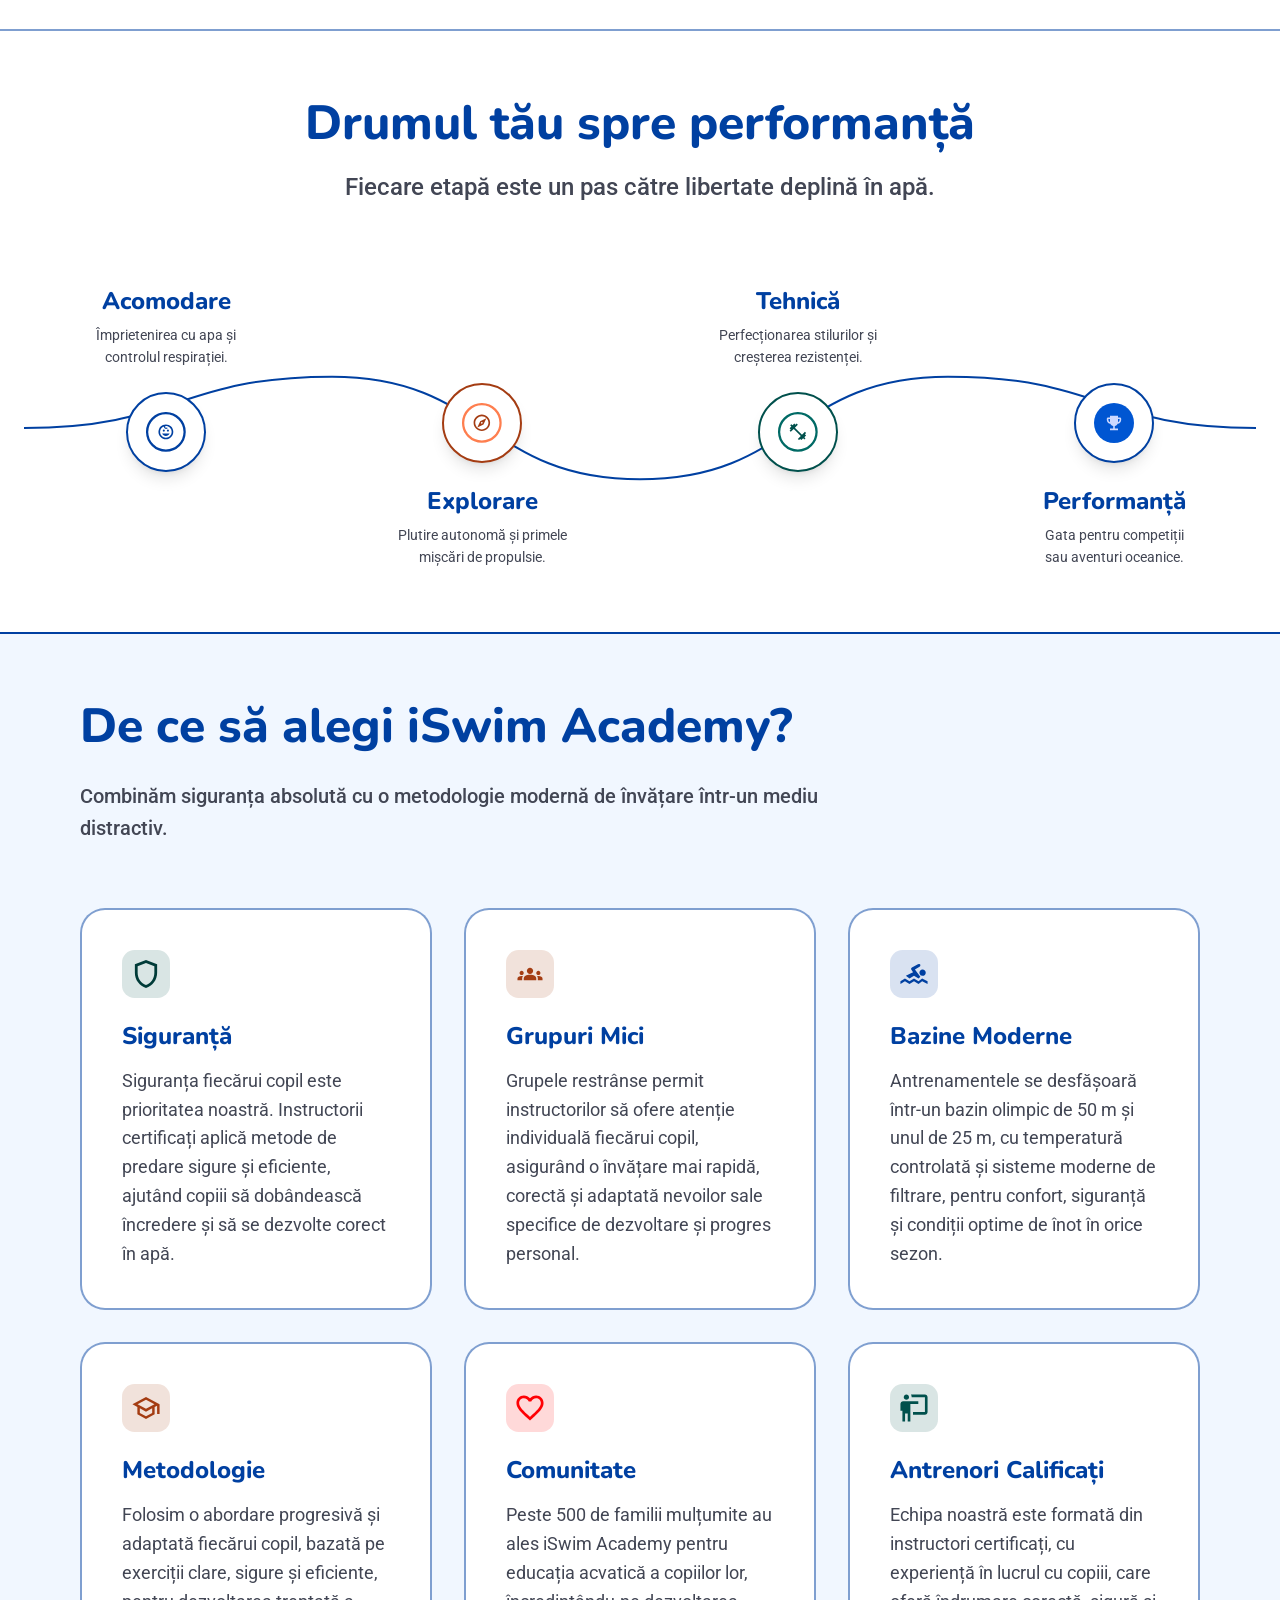
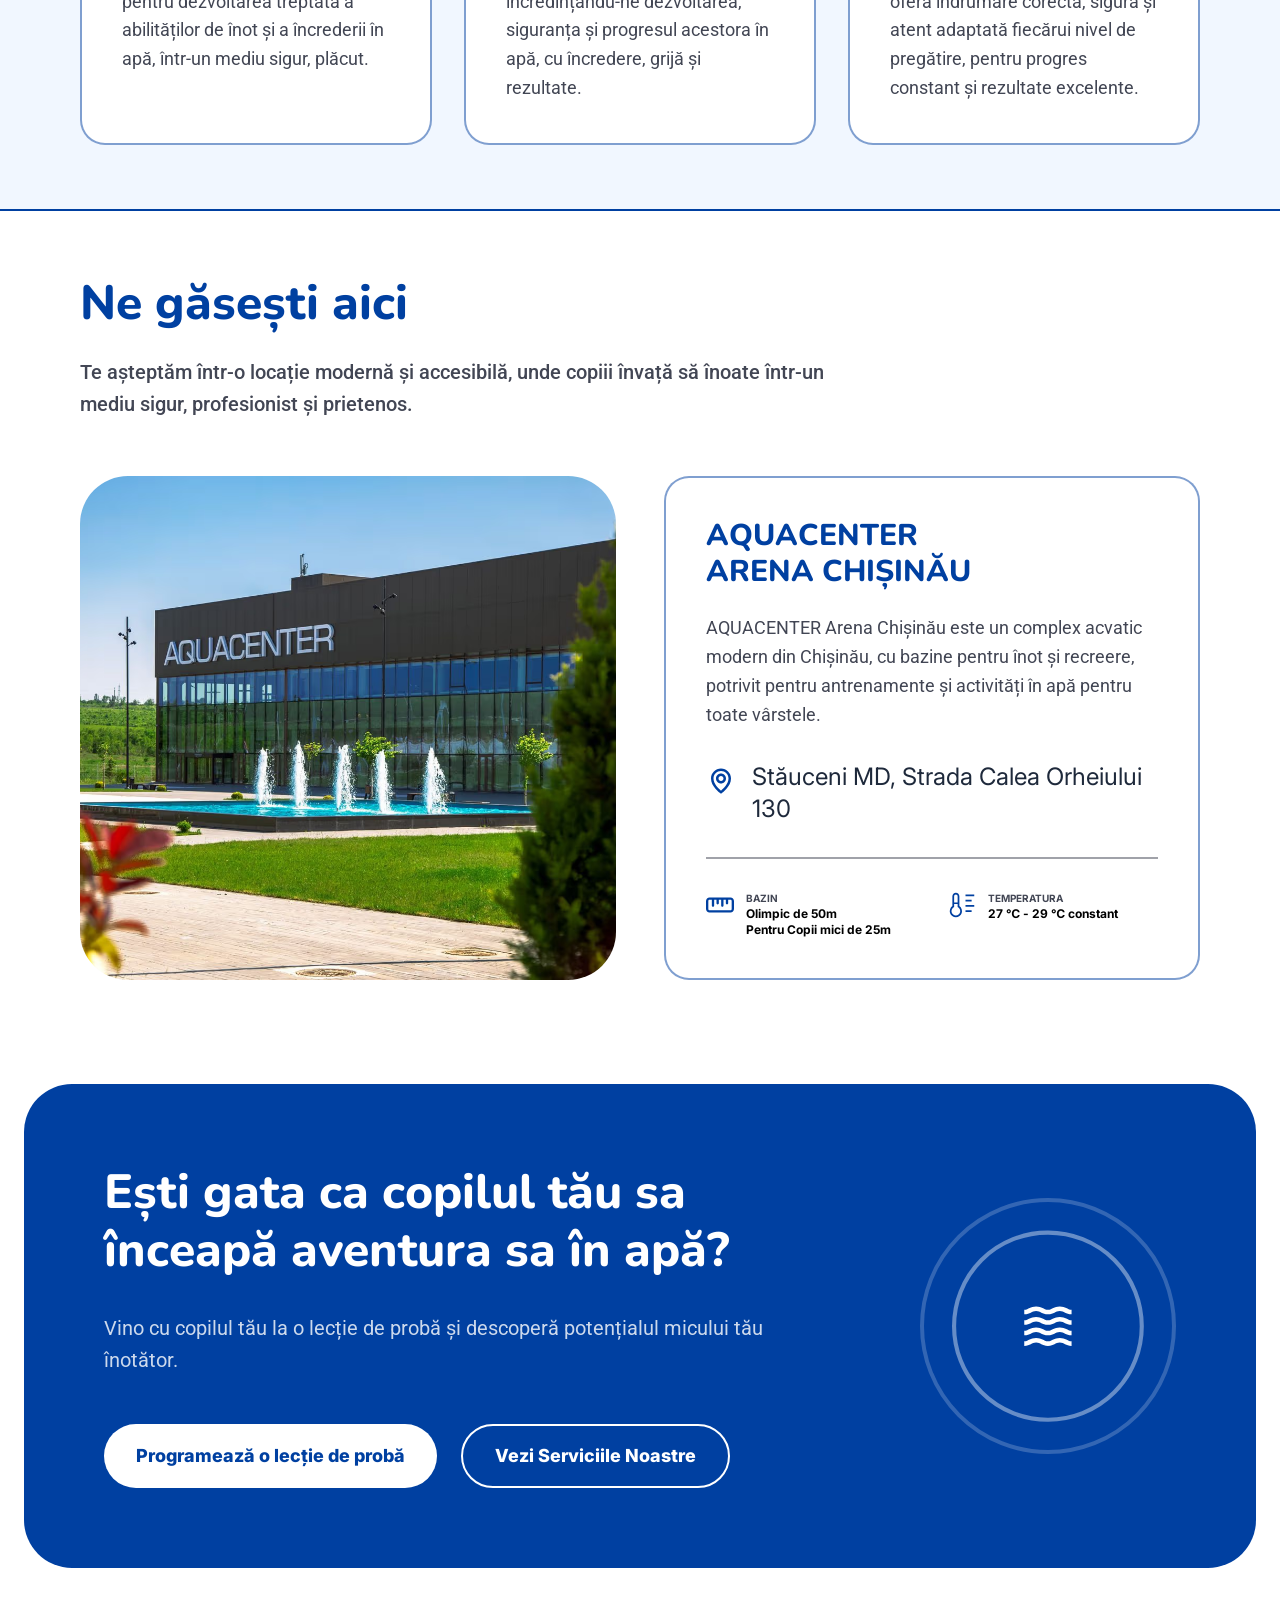
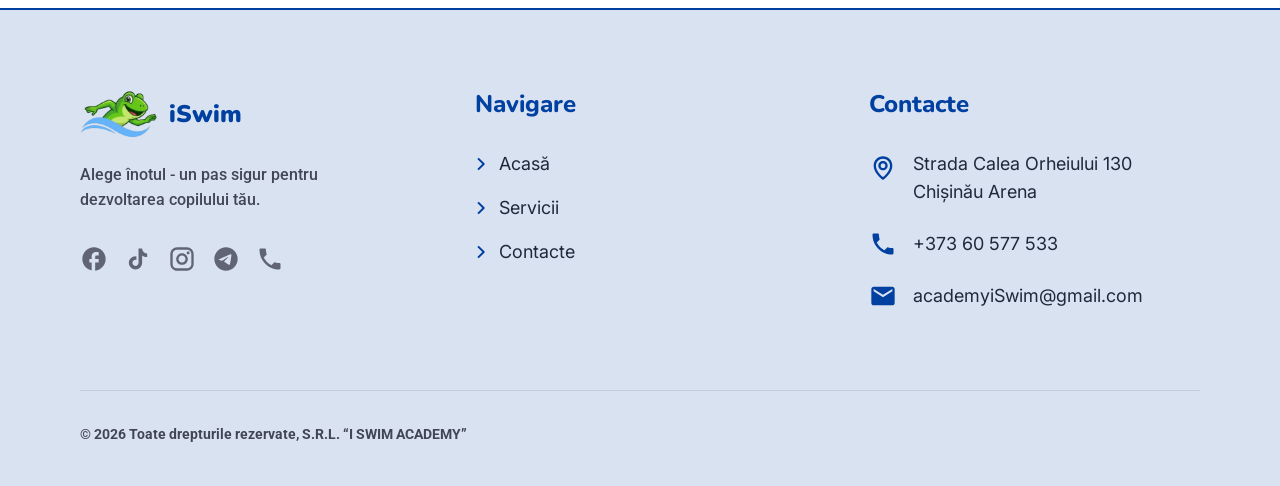
==== commit 8645378a: "Update index.html" ====
--- a/index.html
+++ b/index.html
@@ -1,168 +1,193 @@
 <!DOCTYPE html>
 <html lang="ro" class="smooth-scroll">
-<head>
-  <meta charset="UTF-8">
-  <meta name="viewport" content="width=device-width, initial-scale=1.0">
-  <title>iSwim Academy - Lecții de înot pentru copii</title>
-  <script src="Acasa/tailwindcss.js"></script>
-  <script src="Acasa/iconify-icon.min.js"></script>
-  <link href="https://fonts.googleapis.com/css2?family=Nunito:ital,wght@0,100;0,200;0,300;0,400;0,500;0,600;0,700;0,800;0,900;1,100;1,200;1,300;1,400;1,500;1,600;1,700;1,800;1,900&amp;display=swap" type="text/css" rel="stylesheet">
-  <link href="https://fonts.googleapis.com/css2?family=Roboto:ital,wght@0,100;0,200;0,300;0,400;0,500;0,600;0,700;0,800;0,900;1,100;1,200;1,300;1,400;1,500;1,600;1,700;1,800;1,900&amp;display=swap" type="text/css" rel="stylesheet">
-  <link href="https://fonts.googleapis.com/css2?family=Inter:ital,wght@0,100;0,200;0,300;0,400;0,500;0,600;0,700;0,800;0,900;1,100;1,200;1,300;1,400;1,500;1,600;1,700;1,800;1,900&amp;display=swap" type="text/css" rel="stylesheet">
-  <style>
-    body {
-      font-family: "Inter", ui-sans-serif, system-ui, sans-serif;
-      color: #1e293b;
-      -webkit-font-smoothing: antialiased;
-      -moz-osx-font-smoothing: grayscale;
-      overflow-x: hidden;
-    }
-
-    h1, h2, h3, h4, h5, h6 {
-      font-family: "Nunito", ui-sans-serif, system-ui, sans-serif;
-      font-weight: 800;
-      color: #0040A1;
-      line-height: 1.2;
-    }
-
-    p {
-      font-family: "Roboto", ui-sans-serif, system-ui, sans-serif;
-      line-height: 1.6;
-      color: #424654;
-    }
-
-    .glass-card {
-      background: rgba(255, 255, 255, 0.4);
-      backdrop-filter: blur(12px);
-      border: 1px solid rgba(255, 255, 255, 0.3);
-    }
-
-    .btn-hover-effect {
-      position: relative;
-      overflow: hidden;
-      transition: all 0.3s ease;
-    }
-
-    .btn-hover-effect:hover {
-      transform: translateY(-2px);
-      box-shadow: 0 10px 20px -10px rgba(0, 64, 161, 0.5);
-    }
-
-    .path-line {
-      position: absolute;
-      top: 50%;
-      left: 0;
-      width: 100%;
-      height: 100px;
-      z-index: -1;
-      opacity: 0.6;
-    }
-  </style>
-</head>
-<body class="bg-white">
-
-  <!-- Header -->
-<header class="absolute top-6 left-0 right-0 z-50 px-4 md:px-10 lg:px-20">
-  <nav class="max-w-[1390px] mx-auto bg-white border border-[#0040A1] rounded-full px-6 py-3 flex items-center justify-between shadow-lg relative">
-    <div class="flex items-center gap-3">
-      <a href="index.html"><img src="Acasa/assets/logo.svg" alt="iSwim Logo" class="h-10 w-auto object-contain"></a>
-      <a href="index.html"><span class="text-[#0040A1] font-[Nunito] text-2xl font-black">iSwim</span></a>
-    </div>
-
-    <div class="hidden md:flex items-center gap-8">
-      <a href="index.html" class="text-[#0040A1] font-extrabold border-b-2 border-[#0040A1]">Acasă</a>
-      <a href="servicii.html" class="text-[#0040A1] font-bold hover:opacity-70 transition-opacity">Servicii</a>
-      <a href="contacte.html" class="text-[#0040A1] font-bold hover:opacity-70 transition-opacity">Contacte</a>
-    </div>
-
-    <button class="hidden md:block bg-[#0040A1] text-white px-6 py-2 rounded-full font-black text-lg btn-hover-effect">
-      <a href="https://api.whatsapp.com/send/?phone=37360577533&text&type=phone_number&app_absent=0">Contactează-ne</a>
-    </button>
-
-    <!-- Buton hamburger, doar pe mobil -->
-    <button id="menu-toggle" class="md:hidden flex flex-col justify-center items-center gap-1.5 w-10 h-10" aria-label="Deschide meniul">
-      <span class="block w-6 h-0.5 bg-[#0040A1] transition-all duration-300" id="bar1"></span>
-      <span class="block w-6 h-0.5 bg-[#0040A1] transition-all duration-300" id="bar2"></span>
-      <span class="block w-6 h-0.5 bg-[#0040A1] transition-all duration-300" id="bar3"></span>
-    </button>
-
-    <!-- Meniu mobil (dropdown) -->
-    <div id="mobile-menu" class="hidden md:hidden absolute top-full left-0 right-0 mt-3 bg-white border border-[#0040A1] rounded-3xl shadow-lg flex flex-col items-center gap-8 py-6">
-      <a href="index.html" class="text-[#0040A1] font-extrabold border-b-2 border-[#0040A1]">Acasă</a>
-      <a href="servicii.html" class="text-[#0040A1] font-bold">Servicii</a>
-      <a href="contacte.html" class="text-[#0040A1] font-bold">Contacte</a>
-      <button class="bg-[#0040A1] text-white px-6 py-2 rounded-full font-black text-lg btn-hover-effect">
-        <a href="https://api.whatsapp.com/send/?phone=37360577533&text&type=phone_number&app_absent=0">Contactează-ne</a>
-      </button>
-    </div>
-  </nav>
-</header>
-
-<script>
-  const menuToggle = document.getElementById('menu-toggle');
-  const mobileMenu = document.getElementById('mobile-menu');
-  const bar1 = document.getElementById('bar1');
-  const bar2 = document.getElementById('bar2');
-  const bar3 = document.getElementById('bar3');
-
-  menuToggle.addEventListener('click', () => {
-    mobileMenu.classList.toggle('hidden');
-
-    // animație simplă de transformare în X
-    bar1.classList.toggle('rotate-45');
-    bar1.classList.toggle('translate-y-2');
-    bar2.classList.toggle('opacity-0');
-    bar3.classList.toggle('-rotate-45');
-    bar3.classList.toggle('-translate-y-2');
-  });
-</script>
-
-  <!-- Hero Section -->
-  <section class="relative min-h-[100vh] flex items-center pt-24 overflow-hidden">
-    <!-- Background Image -->
-    <div class="absolute inset-0 z-0">
-      <img src="Acasa/assets/IMG_1.webp" alt="Hero Background" class="w-full h-full object-cover">
-      <div class="absolute inset-0 bg-gradient-to-r from-white via-white/70 to-white/70 md:from-white md:via-white/60 md:to-transparent"></div>
-    </div>
-
-    <div class="container mx-auto px-4 md:px-10 lg:px-20 relative z-10 grid lg:grid-cols-2 gap-12 items-center">
-      <div class="max-w-3xl flex flex-col items-center text-center mx-auto -mt-0 lg:mt-0 lg:items-start lg:text-left lg:mx-0">
-        <div class="inline-flex items-center gap-3 bg-[#0040A1]/10 backdrop-blur-xl border border-[#0040A1]/30 px-5 py-2 rounded-full mb-6 lg:mb-8">
-          <img src="Acasa/assets/IMG_5.svg" alt="Icon" class="w-6 h-6">
-          <span class="text-[#0040A1] font-bold">Academie de Înot pentru Copii</span>
-        </div>
-
-        <h1 class="text-2xl md:text-3xl lg:text-5xl mb-10 lg:mb-6">
-          <span class="text-[#0040A1]">Alege înotul – un pas sigur</span><br>
-          <span class="text-black">în dezvoltarea copilului tău.</span>
-        </h1>
-
-        <p class="text-base md:text-lg mb-8 max-w-2xl">
-          Academia noastră oferă lecții de înot premium, create special pentru copii, într-un mediu sigur, prietenos și motivant. Fiecare antrenament susține dezvoltarea armonioasă a copilului, atât fizic, cât și mental, prin activități adaptate vârstei și nivelului de pregătire.
-        </p>
-
-<div class="flex flex-col lg:flex-row justify-center lg:justify-start gap-4 mb-8">
-  <button class="bg-[#0040A1] text-white px-8 py-4 rounded-full font-extrabold text-lg md:text-xl btn-hover-effect w-full lg:w-auto">
-    <a href="https://api.whatsapp.com/send/?phone=37360577533&text&type=phone_number&app_absent=0">Programează o lecție de probă</a>
-  </button>
-
-  <button class="bg-white/20 backdrop-blur-xl border border-[#0040A1] text-[#0040A1] px-8 py-4 rounded-full font-extrabold text-lg md:text-xl btn-hover-effect w-full lg:w-auto">
-    <a href="servicii.html" class="flex items-center justify-center gap-3">
-      Vezi Serviciile
-      <img src="Acasa/assets/IMG_6.svg" alt="Arrow" class="w-6 h-6">
-    </a>
-  </button>
-</div>
-
-        <div class="flex items-center justify-center lg:justify-start gap-4">
-          <div class="flex -space-x-3">
-            <img src="Acasa/assets/IMG_7.webp" alt="User" class="w-10 h-10 rounded-full border-2 border-white">
-            <img src="Acasa/assets/IMG_8.webp" alt="User" class="w-10 h-10 rounded-full border-2 border-white">
-            <img src="Acasa/assets/IMG_9.webp" alt="User" class="w-10 h-10 rounded-full border-2 border-white">
-          </div>
-          <p class="text-lg font-medium"><span class="text-black font-bold">500 +</span> <span class="opacity-50">înotători fericiți</span></p>
-        </div>
-      </div>
+  <head>
+    <meta charset="UTF-8">
+    <meta name="viewport" content="width=device-width, initial-scale=1.0">
+
+    <title>iSwim Academy - Lecții de înot pentru copii</title>
+    <meta name="description" content="iSwim Academy – academie de înot pentru copii în Chișinău. Instructori calificați, metode sigure și eficiente. Programează-ți lecția de probă chiar azi.">
+    <meta name="keywords" content="iSwim School, iSwim Academy, școală de înot, academie de înot, lecții de înot, înot pentru copii, Chișinău, antrenori calificați, succes, progres">
+    <meta name="author" content="S.R.L. I SWIM ACADEMY">
+
+    <script src="Acasa/tailwindcss.js"></script>
+    <script src="Acasa/iconify-icon.min.js"></script>
+
+    <link rel="icon" type="image/png" href="Acasa/assets/logo.svg">
+
+    <link href="https://fonts.googleapis.com/css2?family=Nunito:ital,wght@0,100;0,200;0,300;0,400;0,500;0,600;0,700;0,800;0,900;1,100;1,200;1,300;1,400;1,500;1,600;1,700;1,800;1,900&amp;display=swap" type="text/css" rel="stylesheet">
+    <link href="https://fonts.googleapis.com/css2?family=Roboto:ital,wght@0,100;0,200;0,300;0,400;0,500;0,600;0,700;0,800;0,900;1,100;1,200;1,300;1,400;1,500;1,600;1,700;1,800;1,900&amp;display=swap" type="text/css" rel="stylesheet">
+    <link href="https://fonts.googleapis.com/css2?family=Inter:ital,wght@0,100;0,200;0,300;0,400;0,500;0,600;0,700;0,800;0,900;1,100;1,200;1,300;1,400;1,500;1,600;1,700;1,800;1,900&amp;display=swap" type="text/css" rel="stylesheet">
+
+    <style>
+      html {
+        -webkit-text-size-adjust: 100%;
+        text-size-adjust: 100%;
+      }
+
+      body {
+        font-family: "Inter", ui-sans-serif, system-ui, sans-serif;
+        color: #1e293b;
+        -webkit-font-smoothing: antialiased;
+        -moz-osx-font-smoothing: grayscale;
+        overflow-x: hidden;
+      }
+
+      h1, h2, h3, h4, h5, h6 {
+        font-family: "Nunito", ui-sans-serif, system-ui, sans-serif;
+        font-weight: 800;
+        color: #0040A1;
+        line-height: 1.2;
+      }
+
+      p {
+        font-family: "Roboto", ui-sans-serif, system-ui, sans-serif;
+        line-height: 1.6;
+        color: #424654;
+      }
+
+      .glass-card {
+        background: rgba(255, 255, 255, 0.4);
+        backdrop-filter: blur(12px);
+        border: 1px solid rgba(255, 255, 255, 0.3);
+      }
+
+      .btn-hover-effect {
+        position: relative;
+        overflow: hidden;
+        transition: all 0.3s ease;
+      }
+
+      .btn-hover-effect:hover {
+        transform: translateY(-2px);
+        box-shadow: 0 10px 20px -10px rgba(0, 64, 161, 0.5);
+      }
+
+      .path-line {
+        position: absolute;
+        top: 50%;
+        left: 0;
+        width: 100%;
+        height: 100px;
+        z-index: -1;
+        opacity: 0.6;
+      }
+    </style>
+  </head>
+
+  <body class="bg-white">
+    <!-- Header -->
+    <header class="absolute top-6 left-0 right-0 z-50 px-4 md:px-10 lg:px-20">
+
+      <nav class="max-w-[1390px] mx-auto bg-white border border-[#0040A1] rounded-full px-6 py-3 flex items-center justify-between shadow-lg relative">
+
+        <div class="flex items-center gap-3">
+          <a href="index.html"><img src="Acasa/assets/logo.svg" alt="iSwim Logo" class="h-10 w-auto object-contain"></a>
+          <a href="index.html"><span class="text-[#0040A1] font-[Nunito] text-2xl font-black">iSwim</span></a>
+        </div>
+
+        <div class="hidden md:flex items-center gap-8">
+          <a href="index.html" class="text-[#0040A1] font-extrabold border-b-2 border-[#0040A1]">Acasă</a>
+          <a href="servicii.html" class="text-[#0040A1] font-bold hover:opacity-70 transition-opacity">Servicii</a>
+          <a href="contacte.html" class="text-[#0040A1] font-bold hover:opacity-70 transition-opacity">Contacte</a>
+        </div>
+
+        <button class="hidden md:block bg-[#0040A1] text-white px-6 py-2 rounded-full font-black text-lg btn-hover-effect">
+          <a href="https://api.whatsapp.com/send/?phone=37360577533&text&type=phone_number&app_absent=0">Contactează-ne</a>
+        </button>
+
+        <!-- Buton hamburger, doar pe mobil -->
+        <button id="menu-toggle" class="md:hidden flex flex-col justify-center items-center gap-1.5 w-10 h-10" aria-label="Deschide meniul">
+          <span class="block w-6 h-0.5 bg-[#0040A1] transition-all duration-300" id="bar1"></span>
+          <span class="block w-6 h-0.5 bg-[#0040A1] transition-all duration-300" id="bar2"></span>
+          <span class="block w-6 h-0.5 bg-[#0040A1] transition-all duration-300" id="bar3"></span>
+        </button>
+
+        <!-- Meniu mobil (dropdown) -->
+        <div id="mobile-menu" class="hidden md:hidden absolute top-full left-0 right-0 mt-3 bg-white border border-[#0040A1] rounded-3xl shadow-lg flex flex-col items-center gap-8 py-6">
+          <a href="index.html" class="text-[#0040A1] font-extrabold border-b-2 border-[#0040A1]">Acasă</a>
+          <a href="servicii.html" class="text-[#0040A1] font-bold">Servicii</a>
+          <a href="contacte.html" class="text-[#0040A1] font-bold">Contacte</a>
+
+          <button class="bg-[#0040A1] text-white px-6 py-2 rounded-full font-black text-lg btn-hover-effect">
+            <a href="https://api.whatsapp.com/send/?phone=37360577533&text&type=phone_number&app_absent=0">Contactează-ne</a>
+          </button>
+        </div>
+      </nav>
+    </header>
+
+    <script>
+
+      const menuToggle = document.getElementById('menu-toggle');
+      const mobileMenu = document.getElementById('mobile-menu');
+      const bar1 = document.getElementById('bar1');
+      const bar2 = document.getElementById('bar2');
+      const bar3 = document.getElementById('bar3');
+
+      menuToggle.addEventListener('click', () => {
+        mobileMenu.classList.toggle('hidden');
+
+        // animație simplă de transformare în X
+        bar1.classList.toggle('rotate-45');
+        bar1.classList.toggle('translate-y-2');
+        bar2.classList.toggle('opacity-0');
+        bar3.classList.toggle('-rotate-45');
+        bar3.classList.toggle('-translate-y-2');
+      });
+    </script>
+
+    <!-- Hero Section -->
+    <section class="relative min-h-[100vh] flex items-center pt-24 md:pt-12 lg:pt-24 overflow-hidden">
+
+      <!-- Background Image -->
+      <div class="absolute inset-0 z-0">
+        <img src="Acasa/assets/IMG_1.webp" alt="Hero Background" class="w-full h-full object-cover">
+        <div class="absolute inset-0 bg-gradient-to-r from-white via-white/70 to-white/70 lg:from-white lg:via-white/60 lg:to-transparent"></div>
+      </div>
+
+      <div class="container mx-auto px-4 md:px-10 lg:px-20 relative z-10 grid lg:grid-cols-2 gap-12 items-center">
+
+        <div class="max-w-3xl flex flex-col items-center text-center mx-auto -mt-0 lg:mt-0 lg:items-start lg:text-left lg:mx-0">
+
+          <div class="inline-flex items-center gap-2 md:gap-3 bg-[#0040A1]/10 backdrop-blur-xl border border-[#0040A1]/30 px-4 py-2 md:px-5 md:py-2 rounded-full mb-6 lg:mb-8">
+            <img src="Acasa/assets/IMG_5.svg" alt="Icon" class="w-4 h-4 md:w-6 md:h-6">
+            <span class="text-[#0040A1] font-bold text-sm md:text-base">Academie de Înot pentru Copii</span>
+          </div>
+
+          <h1 class="text-2xl md:text-3xl lg:text-5xl mb-10 md:mb-14 lg:mb-6">
+            <span class="text-[#0040A1]">Alege înotul – un pas sigur</span><br>
+            <span class="text-black">în dezvoltarea copilului tău.</span>
+          </h1>
+
+          <p class="text-sm md:text-base lg:text-lg mb-8 max-w-2xl md:max-w-xl lg:max-w-2xl">
+            Academia noastră oferă lecții de înot premium, create special pentru copii, într-un mediu sigur, prietenos și motivant.
+            Fiecare antrenament susține dezvoltarea armonioasă a copilului, atât fizic, cât și mental, prin activități adaptate vârstei
+            și nivelului de pregătire.
+          </p>
+
+          <div class="flex flex-col lg:flex-row justify-center lg:justify-start gap-4 mb-8">
+
+            <button class="bg-[#0040A1] text-white px-7 py-4 md:px-8 md:py-4 rounded-full font-extrabold text-base md:text-xl btn-hover-effect w-full lg:w-auto">
+              <a href="https://api.whatsapp.com/send/?phone=37360577533&text&type=phone_number&app_absent=0">Programează o lecție de probă</a>
+            </button>
+
+            <button class="bg-white/20 backdrop-blur-xl border border-[#0040A1] text-[#0040A1] px-7 py-3 md:px-8 md:py-4 rounded-full font-extrabold text-base md:text-xl btn-hover-effect w-full lg:w-auto">
+              <a href="servicii.html" class="flex items-center justify-center gap-3">Vezi Serviciile
+                <img src="Acasa/assets/IMG_6.svg" alt="Arrow" class="w-6 h-6">
+              </a>
+            </button>
+          </div>
+
+          <div class="flex items-center justify-center lg:justify-start gap-4 mb-10 md:mb-0">
+
+            <div class="flex -space-x-3">
+              <img src="Acasa/assets/IMG_7.webp" alt="User" class="w-8 h-8 md:w-10 md:h-10 rounded-full border-2 border-white">
+              <img src="Acasa/assets/IMG_8.webp" alt="User" class="w-8 h-8 md:w-10 md:h-10 rounded-full border-2 border-white">
+              <img src="Acasa/assets/IMG_9.webp" alt="User" class="w-8 h-8 md:w-10 md:h-10 rounded-full border-2 border-white">
+            </div>
+
+            <p class="text-base md:text-lg font-medium"><span class="text-black font-bold">500 +</span> <span class="opacity-75">înotători fericiți</span></p>
+          </div>
+        </div>
 
       <!-- Floating Cards (Desktop Only) -->
       <div class="hidden lg:block relative h-[600px]">
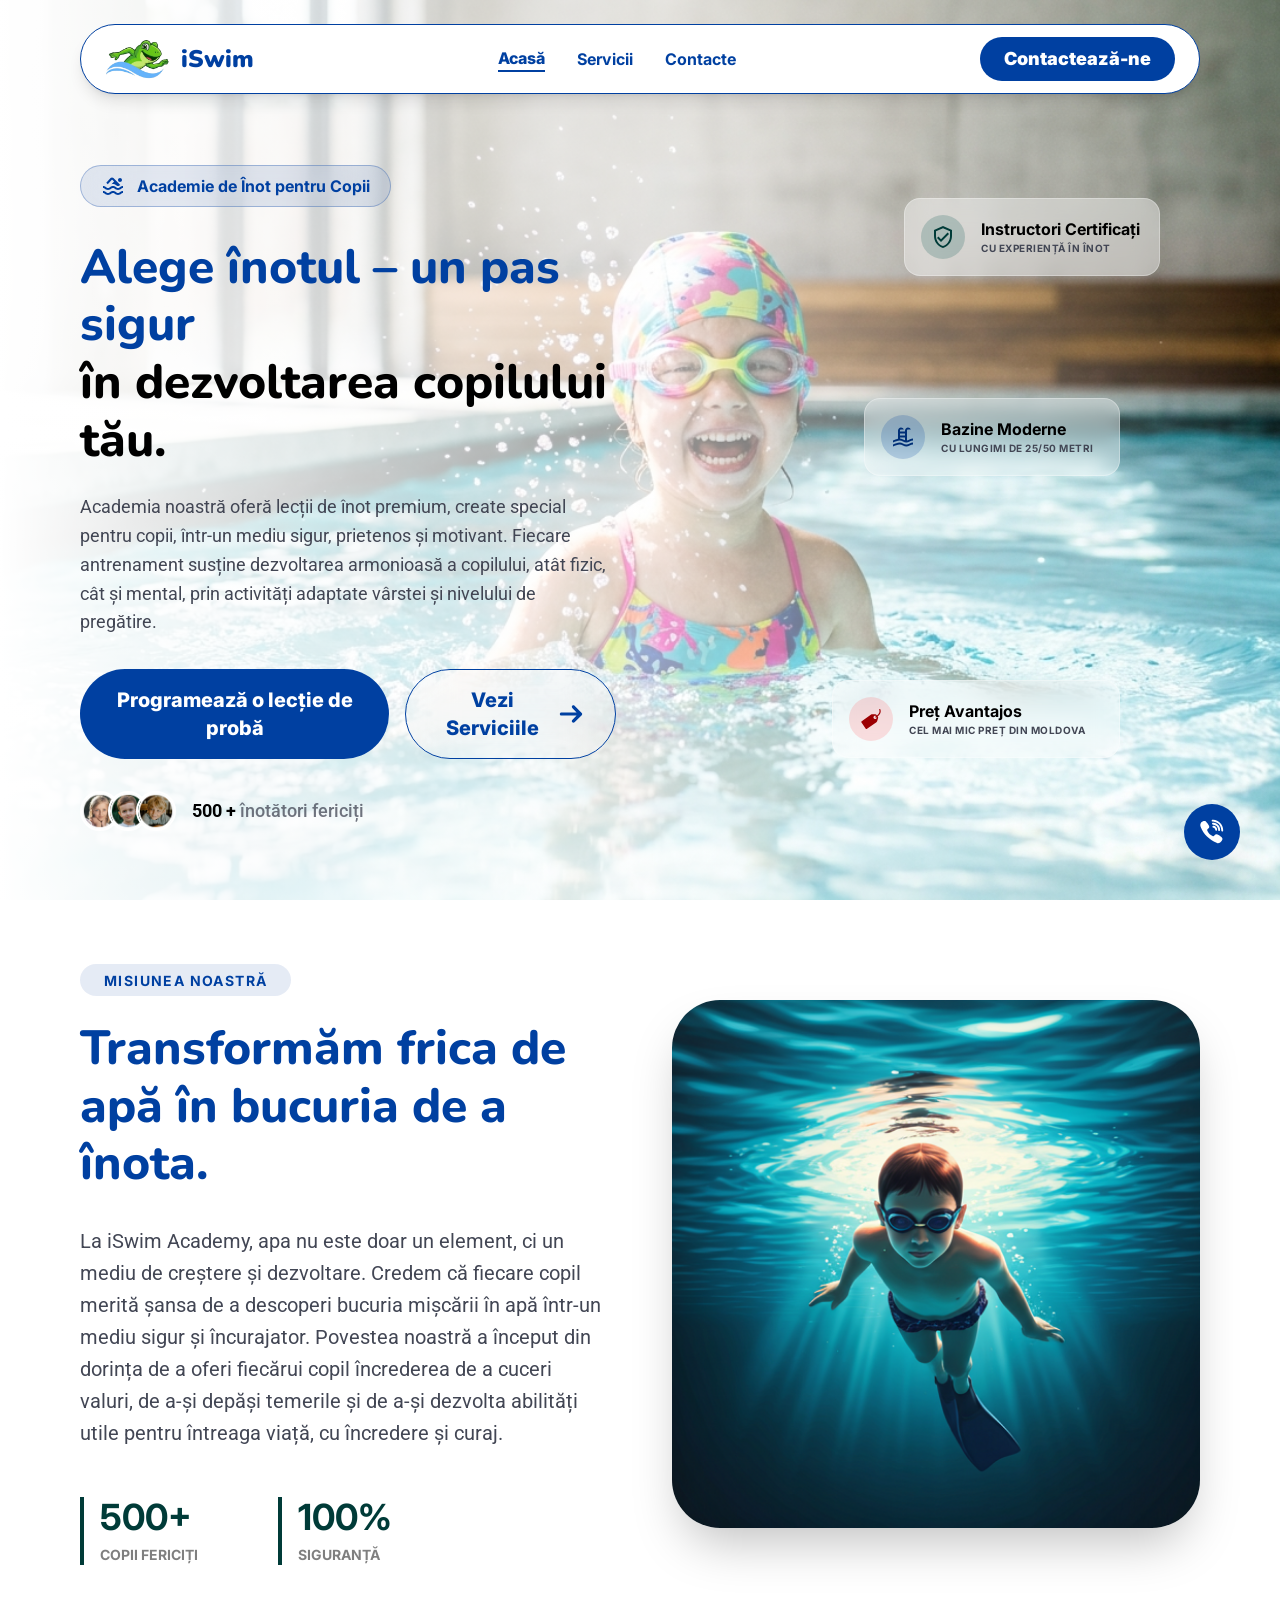
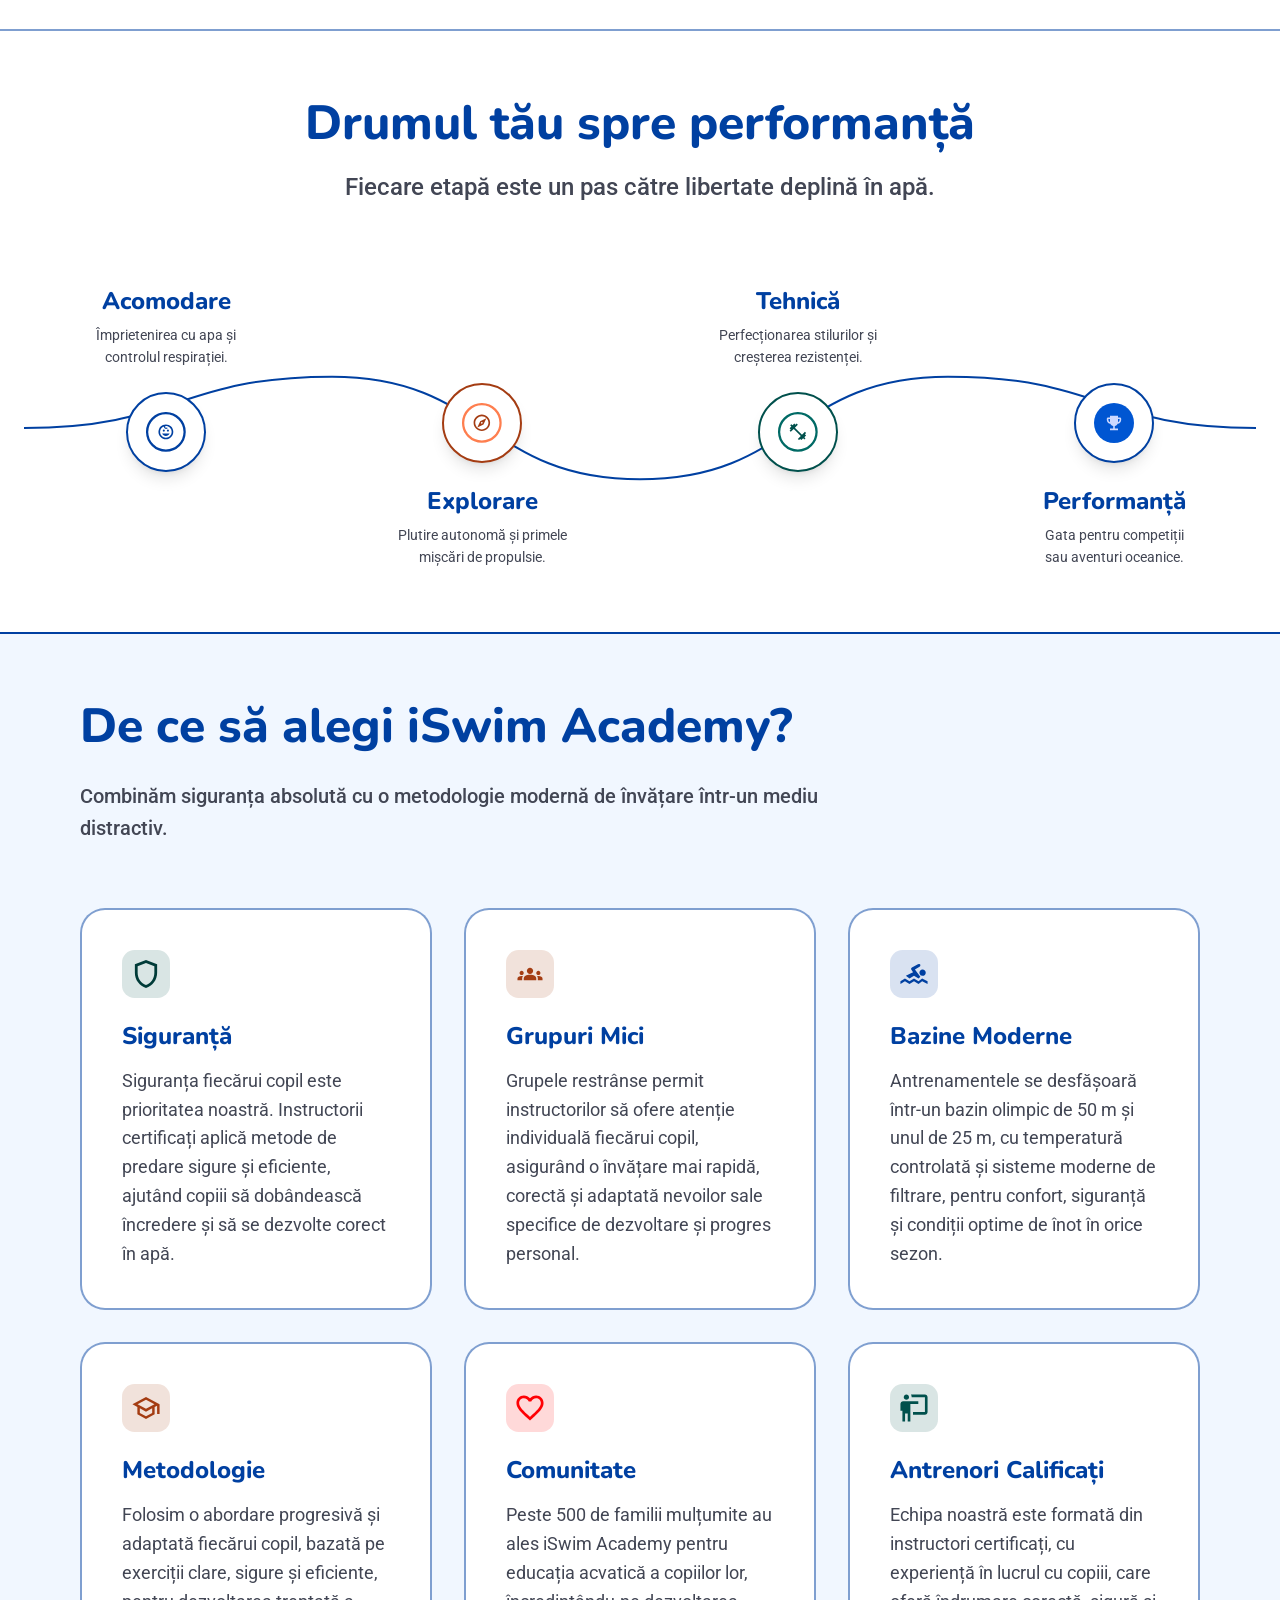
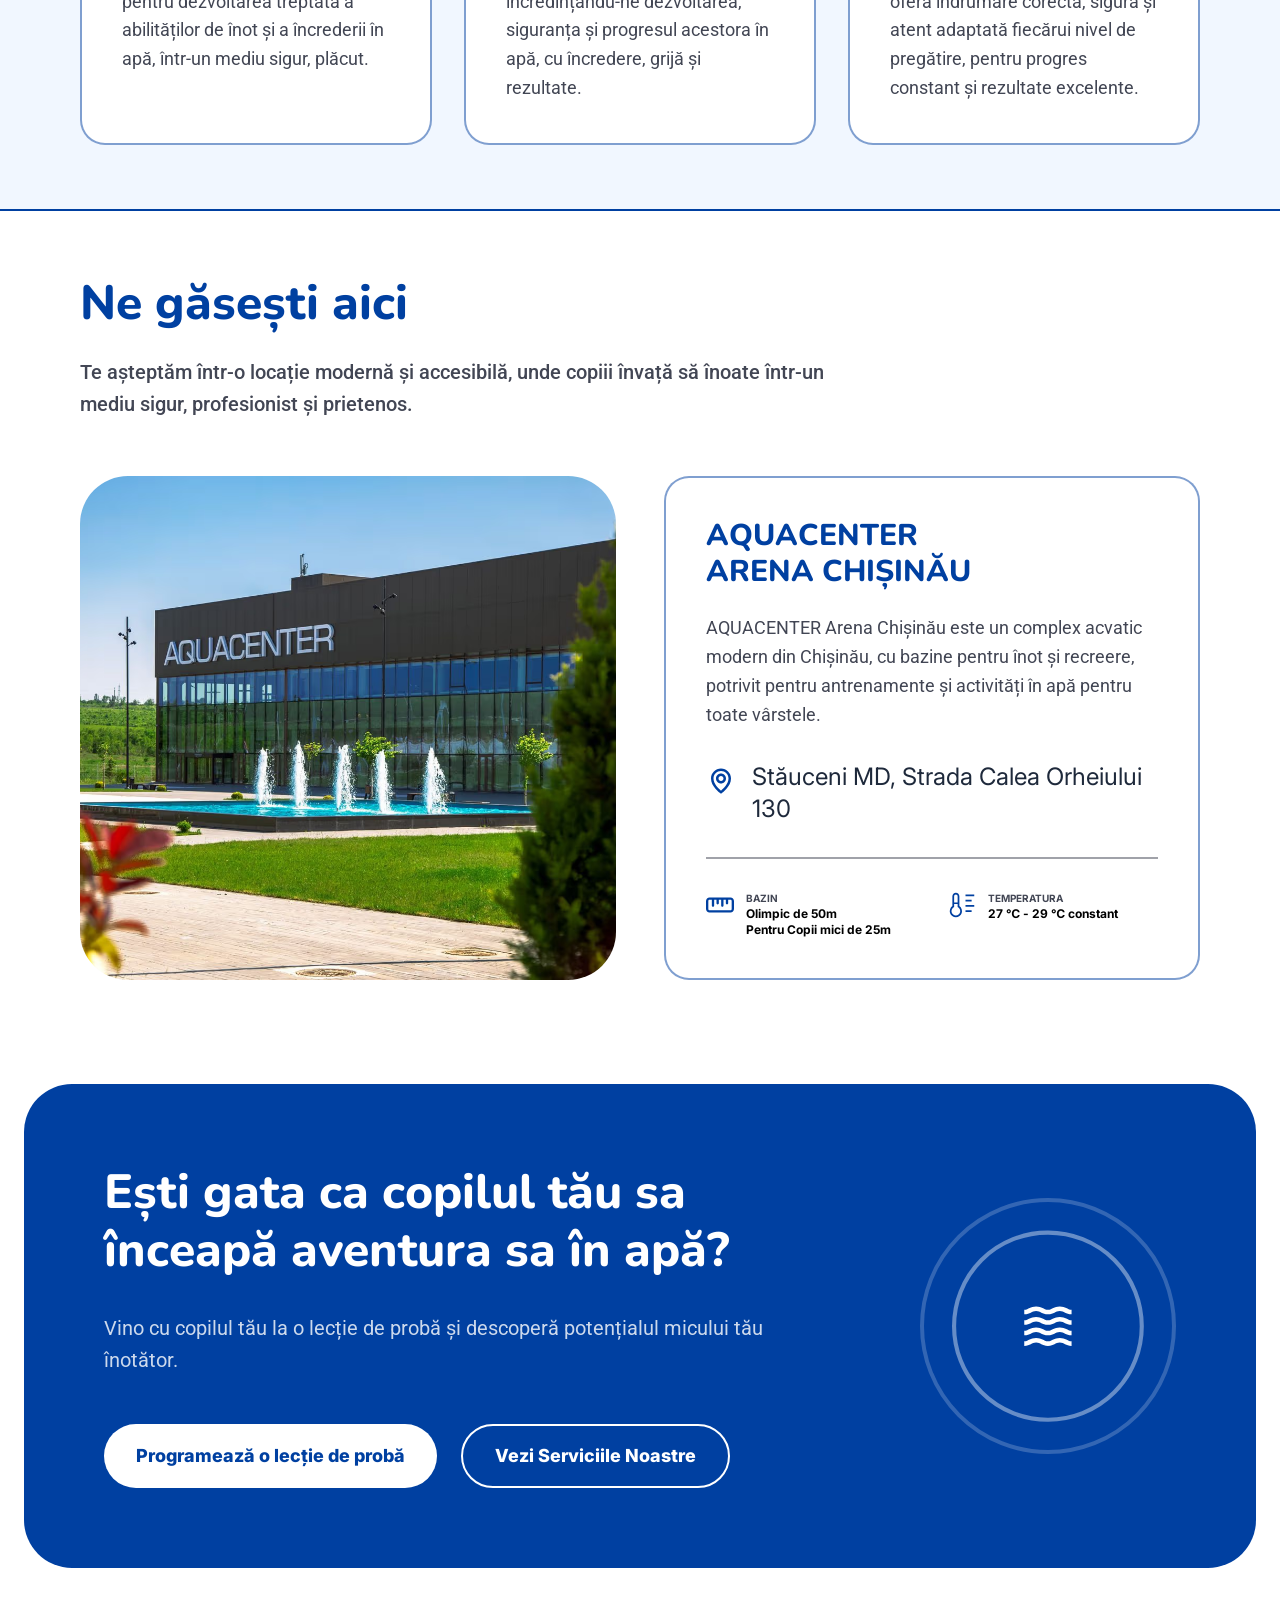
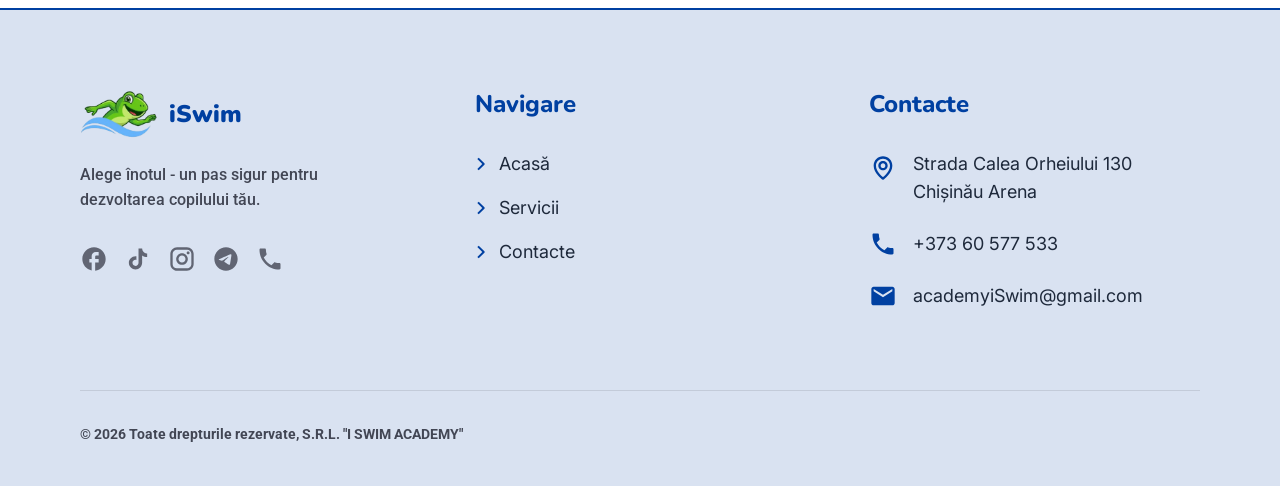
==== commit 71204e43: "Update print statement from 'Hello' to 'Goodbye'" ====
--- a/index.html
+++ b/index.html
@@ -158,7 +158,7 @@
             <span class="text-black">în dezvoltarea copilului tău.</span>
           </h1>
 
-          <p class="text-sm md:text-base lg:text-lg mb-8 max-w-2xl md:max-w-xl lg:max-w-2xl">
+          <p class="text-sm md:text-base lg:text-lg mb-8 max-w-[350px] md:max-w-xl lg:max-w-2xl mx-auto md:mx-0">
             Academia noastră oferă lecții de înot premium, create special pentru copii, într-un mediu sigur, prietenos și motivant.
             Fiecare antrenament susține dezvoltarea armonioasă a copilului, atât fizic, cât și mental, prin activități adaptate vârstei
             și nivelului de pregătire.
@@ -189,340 +189,424 @@
           </div>
         </div>
 
-      <!-- Floating Cards (Desktop Only) -->
-      <div class="hidden lg:block relative h-[600px]">
-        <!-- Card 1 -->
-        <div class="glass-card absolute top-0 right-10 p-4 rounded-2xl flex items-center gap-4 w-64">
-          <div class="w-11 h-11 bg-[#00504C]/20 rounded-full flex items-center justify-center">
-            <img src="Acasa/assets/IMG_2.svg" alt="Icon" class="w-6 h-6">
-          </div>
-          <div>
-            <div class="font-bold text-black">Instructori Certificați</div>
-            <div class="text-[10px] font-bold text-[#424654] uppercase tracking-wider">CU EXPERIENȚĂ ÎN ÎNOT</div>
-          </div>
-        </div>
-        <!-- Card 2 -->
-        <div class="glass-card absolute top-1/3 left-50 p-4 rounded-2xl flex items-center gap-4 w-64">
-          <div class="w-11 h-11 bg-[#0040A1]/20 rounded-full flex items-center justify-center">
-            <img src="Acasa/assets/IMG_3.svg" alt="Icon" class="w-6 h-6">
-          </div>
-          <div>
-            <div class="font-bold text-black">Bazine Moderne</div>
-            <div class="text-[10px] font-bold text-[#424654] uppercase tracking-wider">CU LUNGIMI DE 25/50 METRI</div>
-          </div>
-        </div>
-        <!-- Card 3 -->
-        <div class="glass-card absolute bottom-10 right-20 p-4 rounded-2xl flex items-center gap-4 w-72">
-          <div class="w-11 h-11 bg-[#FF6366]/20 rounded-full flex items-center justify-center">
-            <img src="Acasa/assets/IMG_4.svg" alt="Icon" class="w-5 h-5">
-          </div>
-          <div>
-            <div class="font-bold text-black">Preț Avantajos</div>
-            <div class="text-[10px] font-bold text-[#424654] uppercase tracking-wider">CEL MAI MIC PREȚ DIN MOLDOVA</div>
-          </div>
-        </div>
-      </div>
-    </div>
-
-    <!-- Floating Action Button -->
-    <div class="absolute bottom-10 right-10 z-20 hidden md:block">
-      <button class="w-14 h-14 bg-[#0040A1] rounded-full flex items-center justify-center shadow-2xl btn-hover-effect">
-        <a href="https://api.whatsapp.com/send/?phone=37360577533&text&type=phone_number&app_absent=0"><img src="Acasa/assets/IMG_10.svg" alt="Chat" class="w-7 h-7"></a>
-      </button>
-    </div>
-  </section>
-
-  <!-- Mission Section -->
-<section class="py-16 md:py-16 bg-white">
-    <div class="container mx-auto px-4 md:px-10 lg:px-20">
-      <div class="grid lg:grid-cols-2 gap-16 items-center">
-        <div class="text-center md:text-left">
-          <div class="inline-block bg-[#0040A1]/10 px-6 py-1 rounded-full mb-6">
-            <span class="text-[#0040A1] font-bold text-sm tracking-widest">MISIUNEA NOASTRĂ</span>
-          </div>
-          <h2 class="text-3xl md:text-5xl mb-8 leading-tight">
-            Transformăm frica de apă în bucuria de a înota.
+        <!-- Floating Cards (Desktop Only) -->
+        <div class="hidden lg:block relative h-[600px]">
+
+          <!-- Card 1 -->
+          <div class="glass-card absolute top-0 right-10 p-4 rounded-2xl flex items-center gap-4 w-64">
+
+            <div class="w-11 h-11 bg-[#00504C]/20 rounded-full flex items-center justify-center">
+              <img src="Acasa/assets/IMG_2.svg" alt="Icon" class="w-6 h-6">
+            </div>
+
+            <div>
+              <div class="font-bold text-black">Instructori Certificați</div>
+              <div class="text-[10px] font-bold text-[#424654] uppercase tracking-wider">CU EXPERIENȚĂ ÎN ÎNOT</div>
+            </div>
+          </div>
+
+          <!-- Card 2 -->
+          <div class="glass-card absolute top-1/3 left-50 p-4 rounded-2xl flex items-center gap-4 w-64">
+
+            <div class="w-11 h-11 bg-[#0040A1]/20 rounded-full flex items-center justify-center">
+              <img src="Acasa/assets/IMG_3.svg" alt="Icon" class="w-6 h-6">
+            </div>
+
+            <div>
+              <div class="font-bold text-black">Bazine Moderne</div>
+              <div class="text-[10px] font-bold text-[#424654] uppercase tracking-wider">CU LUNGIMI DE 25/50 METRI</div>
+            </div>
+          </div>
+
+          <!-- Card 3 -->
+          <div class="glass-card absolute bottom-10 right-20 p-4 rounded-2xl flex items-center gap-4 w-72">
+
+            <div class="w-11 h-11 bg-[#FF6366]/20 rounded-full flex items-center justify-center">
+              <img src="Acasa/assets/IMG_4.svg" alt="Icon" class="w-5 h-5">
+            </div>
+
+            <div>
+              <div class="font-bold text-black">Preț Avantajos</div>
+              <div class="text-[10px] font-bold text-[#424654] uppercase tracking-wider">CEL MAI MIC PREȚ DIN MOLDOVA</div>
+            </div>
+          </div>
+        </div>
+      </div>
+
+      <!-- Floating Action Button -->
+      <div class="absolute bottom-10 right-10 z-20 hidden md:block">
+
+        <button class="w-14 h-14 bg-[#0040A1] rounded-full flex items-center justify-center shadow-2xl btn-hover-effect">
+          <a href="https://api.whatsapp.com/send/?phone=37360577533&text&type=phone_number&app_absent=0"><img src="Acasa/assets/IMG_10.svg" alt="Chat" class="w-7 h-7"></a>
+        </button>
+      </div>
+    </section>
+
+    <!-- Mission Section -->
+    <section class="py-16 md:py-16 bg-white">
+
+      <div class="container mx-auto px-4 md:px-10 lg:px-20">
+
+        <div class="grid lg:grid-cols-2 gap-16 items-center">
+
+          <div class="text-center md:text-left">
+
+            <div class="inline-block bg-[#0040A1]/10 px-3 py-0.5 md:px-6 md:py-1 rounded-full mb-6">
+              <span class="text-[#0040A1] font-bold text-xs md:text-sm tracking-widest">MISIUNEA NOASTRĂ</span>
+            </div>
+
+            <h2 class="text-2xl md:text-5xl mb-8 leading-tight text-center md:text-left">
+              Transformăm frica de apă
+              <br class="md:hidden">
+              în bucuria de a înota.
+            </h2>
+
+            <p class="text-sm md:text-xl mb-12 max-w-[350px] md:max-w-none mx-auto md:mx-0"> 
+              La iSwim Academy, apa nu este doar un element, ci un mediu de creștere și dezvoltare. Credem că fiecare copil merită 
+              șansa de a descoperi bucuria mișcării în apă într-un mediu sigur și încurajator. Povestea noastră a început din dorința 
+              de a oferi fiecărui copil încrederea de a cuceri valuri, de a-și depăși temerile și de a-și dezvolta abilități utile 
+              pentru întreaga viață, cu încredere și curaj.
+            </p>
+          
+            <div class="flex gap-14 sm:gap-20 justify-center md:justify-start">
+
+              <div class="border-l-4 border-[#003B38] pl-4 text-left">
+                <div class="text-2xl md:text-4xl font-bold text-[#003B38]">500+</div>
+                <div class="text-sm font-bold text-black/50 uppercase mt-1 md:mt-2">COPII FERICIȚI</div>
+              </div>
+
+              <div class="border-l-4 border-[#003B38] pl-4 text-left">
+                <div class="text-2xl md:text-4xl font-bold text-[#003B38]">100%</div>
+                <div class="text-sm font-bold text-black/50 uppercase mt-1 md:mt-2">SIGURANȚĂ</div>
+              </div>
+            </div>
+          </div>
+
+          <div class="relative">
+
+            <div class="absolute -top-10 -left-10 w-full h-full bg-[#0056D2]/10 rounded-tl-[180px] rounded-tr-[370px] rounded-br-[400px] rounded-bl-[300px] -z-10"></div>
+
+            <div class="rounded-[48px] overflow-hidden shadow-2xl">
+              <img src="Acasa/assets/IMG_12.webp" alt="Child Swimming" class="w-full h-auto">
+            </div>
+          </div>
+        </div>
+      </div>
+    </section>
+
+    <!-- Roadmap Section -->
+    <section class="hidden md:block py-16 border-t-2 border-[#0040A1]/50">
+
+      <div class="container mx-auto px-6 text-center">
+
+        <h2 class="text-5xl mb-4">Drumul tău spre performanță</h2>
+        <p class="text-2xl font-medium text-[#424654] mb-20">Fiecare etapă este un pas către libertate deplină în apă.</p>
+
+        <div class="relative">
+
+          <!-- SVG Path for Desktop -->
+          <svg class="hidden lg:block absolute top-1/2 left-0 w-full h-32 -translate-y-1/2 z-0" viewBox="0 0 1200 120" fill="none">
+            <path d="M0 60C150 60 150 10 300 10C450 10 450 110 600 110C750 110 750 10 900 10C1050 10 1050 60 1200 60" stroke="#0040A1" stroke-width="2" class="step-path" />
+          </svg>
+
+          <div class="grid md:grid-cols-4 gap-8 relative z-10">
+
+            <!-- Step 1 -->
+            <div class="flex flex-col items-center">
+
+              <div class="mb-6">
+                <h3 class="text-2xl mb-2">Acomodare</h3>
+                <p class="text-sm">Împrietenirea cu apa și <br> controlul respirației.</p>
+              </div>
+
+              <div class="w-20 h-20 bg-white border-2 border-[#0040A1] rounded-full flex items-center justify-center shadow-lg">
+                <img src="Acasa/assets/IMG_17.svg" class="w-10 h-10" alt="Step 1">
+              </div>
+            </div>
+
+            <!-- Step 2 -->
+            <div class="flex flex-col items-center md:mt-24">
+
+              <div class="w-20 h-20 bg-white border-2 border-[#A43C12] rounded-full flex items-center justify-center shadow-lg mb-6">
+                <img src="Acasa/assets/IMG_14.svg" class="w-10 h-10" alt="Step 2">
+              </div>
+
+              <div>
+                <h3 class="text-2xl mb-2 text-[#A43C12]">Explorare</h3>
+                <p class="text-sm">Plutire autonomă și primele <br> mișcări de propulsie.</p>
+              </div>
+            </div>
+
+            <!-- Step 3 -->
+            <div class="flex flex-col items-center">
+
+              <div class="mb-6">
+                <h3 class="text-2xl mb-2 text-[#00504C]">Tehnică</h3>
+                <p class="text-sm">Perfecționarea stilurilor și <br> creșterea rezistenței.</p>
+              </div>
+
+              <div class="w-20 h-20 bg-white border-2 border-[#00504C] rounded-full flex items-center justify-center shadow-lg">
+                <img src="Acasa/assets/IMG_18.svg" class="w-10 h-10" alt="Step 3">
+              </div>
+            </div>
+
+            <!-- Step 4 -->
+            <div class="flex flex-col items-center md:mt-24">
+
+              <div class="w-20 h-20 bg-white border-2 border-[#0040A1] rounded-full flex items-center justify-center shadow-lg mb-6">
+                <img src="Acasa/assets/IMG_13.svg" class="w-10 h-10" alt="Step 4">
+              </div>
+
+              <div>
+                <h3 class="text-2xl mb-2">Performanță</h3>
+                <p class="text-sm">Gata pentru competiții <br> sau aventuri oceanice.</p>
+              </div>
+            </div>
+          </div>
+        </div>
+      </div>
+    </section>
+
+    <!-- Why Choose Us Section -->
+    <section class="py-12 md:py-16 bg-[#B8D5FF]/20 border-y-2 border-[#0040A1]">
+
+      <div class="container mx-auto px-4 md:px-10 lg:px-20">
+
+        <div class="max-w-3xl mb-10 md:mb-16 mx-auto md:mx-0 text-center md:text-left">
+          <h2 class="text-3xl md:text-5xl mb-6">
+            De ce să alegi 
+            <br class="md:hidden">
+            iSwim Academy?
           </h2>
-          <p class="text-lg md:text-xl mb-12">
-            La iSwim Academy, apa nu este doar un element, ci un mediu de creștere și dezvoltare. Credem că fiecare copil merită șansa de a descoperi bucuria mișcării în apă într-un mediu sigur și încurajator. Povestea noastră a început din dorința de a oferi fiecărui copil încrederea de a cuceri valuri, de a-și depăși temerile și de a-și dezvolta abilități utile pentru întreaga viață, cu încredere și curaj.
+          <p class="text-base md:text-xl font-medium max-w-[350px] md:max-w-none mx-auto md:mx-0">Combinăm siguranța absolută cu o metodologie modernă de învățare într-un mediu distractiv.</p>
+        </div>
+
+        <div class="grid md:grid-cols-2 lg:grid-cols-3 gap-8">
+
+          <!-- Feature 1 -->
+          <div class="bg-white p-10 rounded-[25px] border-2 border-[#0040A1]/50">
+            <img src="Acasa/assets/IMG_19.svg" alt="Icon" class="w-12 h-12 mb-6">
+            <h3 class="text-2xl mb-4 text-black">Siguranță</h3>
+            <p class="text-lg">Siguranța fiecărui copil este prioritatea noastră. Instructorii certificați aplică metode de predare sigure și eficiente, ajutând copiii să dobândească încredere și să se dezvolte corect în apă.</p>
+          </div>
+
+          <!-- Feature 2 -->
+          <div class="bg-white p-10 rounded-[25px] border-2 border-[#0040A1]/50">
+            <img src="Acasa/assets/IMG_20.svg" alt="Icon" class="w-12 h-12 mb-6">
+            <h3 class="text-2xl mb-4 text-black">Grupuri Mici</h3>
+            <p class="text-lg">Grupele restrânse permit instructorilor să ofere atenție individuală fiecărui copil, asigurând o învățare mai rapidă, corectă și adaptată nevoilor sale specifice de dezvoltare și progres personal.</p>
+          </div>
+
+          <!-- Feature 3 -->
+          <div class="bg-white p-10 rounded-[25px] border-2 border-[#0040A1]/50">
+            <img src="Acasa/assets/IMG_21.svg" alt="Icon" class="w-12 h-12 mb-6">
+            <h3 class="text-2xl mb-4 text-black">Bazine Moderne</h3>
+            <p class="text-lg">Antrenamentele se desfășoară într-un bazin olimpic de 50 m și unul de 25 m, cu temperatură controlată și sisteme moderne de filtrare, pentru confort, siguranță și condiții optime de înot în orice sezon.</p>
+          </div>
+
+          <!-- Feature 4 -->
+          <div class="bg-white p-10 rounded-[25px] border-2 border-[#0040A1]/50">
+            <img src="Acasa/assets/IMG_22.svg" alt="Icon" class="w-12 h-12 mb-6">
+            <h3 class="text-2xl mb-4 text-black">Metodologie</h3>
+            <p class="text-lg">Folosim o abordare progresivă și adaptată fiecărui copil, bazată pe exerciții clare, sigure și eficiente, pentru dezvoltarea treptată a abilităților de înot și a încrederii în apă, într-un mediu sigur, plăcut.</p>
+          </div>
+
+          <!-- Feature 5 -->
+          <div class="bg-white p-10 rounded-[25px] border-2 border-[#0040A1]/50">
+            <img src="Acasa/assets/IMG_23.svg" alt="Icon" class="w-12 h-12 mb-6">
+            <h3 class="text-2xl mb-4 text-black">Comunitate</h3>
+            <p class="text-lg">Peste 500 de familii mulțumite au ales iSwim Academy pentru educația acvatică a copiilor lor, încredințându-ne dezvoltarea, siguranța și progresul acestora în apă, cu încredere, grijă și rezultate.</p>
+          </div>
+
+          <!-- Feature 6 -->
+          <div class="bg-white p-10 rounded-[25px] border-2 border-[#0040A1]/50">
+            <img src="Acasa/assets/IMG_24.svg" alt="Icon" class="w-12 h-12 mb-6">
+            <h3 class="text-2xl mb-4 text-black">Antrenori Calificați</h3>
+            <p class="text-lg">Echipa noastră este formată din instructori certificați, cu experiență în lucrul cu copiii, care oferă îndrumare corectă, sigură și atent adaptată fiecărui nivel de pregătire, pentru progres constant și rezultate excelente.</p>
+          </div>
+        </div>
+      </div>
+    </section>
+
+    <!-- Location Section -->
+    <section class="mt-6 md:mt-0 py-6 md:py-16">
+
+      <div class="container mx-auto px-4 md:px-10 lg:px-20">
+
+        <div class="max-w-3xl mb-10 md:mb-14 mx-auto md:mx-0 text-center md:text-left">
+          <h2 class="text-3xl md:text-5xl mb-6">Ne găsești aici</h2>
+          <p class="text-base md:text-xl font-medium max-w-[350px] md:max-w-none mx-auto md:mx-0">Te așteptăm într-o locație modernă și accesibilă, unde copiii învață să înoate într-un mediu sigur, profesionist și prietenos.</p>
+        </div>
+
+        <div class="grid lg:grid-cols-2 gap-12 items-stretch">
+
+          <div class="rounded-[48px] overflow-hidden">
+            <a href="https://maps.app.goo.gl/hyubg8hZn2QpqkkD6"><img src="Acasa/assets/IMG_25.webp" alt="Arena Chisinau" class="w-full h-full object-cover"></a>
+          </div>
+        
+          <div class="bg-white p-10 rounded-[25px] border-2 border-[#0040A1]/50 flex flex-col justify-between">
+
+            <div>
+              <h3 class="text-2xl md:text-3xl mb-6 mx-auto md:mx-0 text-center md:text-left">AQUACENTER<br>ARENA CHIȘINĂU</h3>
+              <p class="text-lg mb-14 md:mb-8 mx-auto md:mx-0 text-center md:text-left max-w-[350px] md:max-w-none">AQUACENTER Arena Chișinău este un complex acvatic modern din Chișinău, cu bazine pentru înot și recreere, potrivit pentru antrenamente și activități în apă pentru toate vârstele.</p>
+            
+              <div class="flex items-start gap-4 mb-8">
+                <a href="https://maps.app.goo.gl/hyubg8hZn2QpqkkD6"><img src="Acasa/assets/IMG_26.svg" alt="Location" class="w-8 h-8 mt-1"></a>
+                <a href="https://maps.app.goo.gl/hyubg8hZn2QpqkkD6"><span class="text-2xl font-normal">Stăuceni MD, Strada Calea Orheiului 130</span></a>
+              </div>
+            </div>
+
+            <div class="border-t-2 border-[#424654]/50 pt-8 grid grid-cols-2 gap-8">
+
+              <div class="flex items-start gap-3">
+
+                <img src="Acasa/assets/IMG_27.svg" alt="Pool" class="w-7 h-7">
+
+                <div>
+                  <div class="text-[10px] font-bold text-[#424654] uppercase">BAZIN</div>
+                  <div class="text-xs font-bold text-black">Olimpic de 50m<br>Pentru Copii mici de 25m</div>
+                </div>
+              </div>
+
+              <div class="flex items-start gap-3">
+
+                <img src="Acasa/assets/IMG_28.svg" alt="Temp" class="w-7 h-7">
+
+                <div>
+                  <div class="text-[10px] font-bold text-[#424654] uppercase">TEMPERATURA</div>
+                  <div class="text-xs font-bold text-black">27 ℃ - 29 ℃ constant</div>
+                </div>
+              </div>
+            </div>
+          </div>
+        </div>
+      </div>
+    </section>
+
+    <!-- CTA Section -->
+    <section class="py-10">
+
+      <div class="container mx-auto px-6">
+
+        <div class="bg-[#0040A1] rounded-[48px] p-12 lg:p-20 relative overflow-hidden flex flex-col lg:flex-row items-center justify-between gap-12">
+
+          <div class="max-w-2xl relative z-10">
+
+            <h2 class="text-3xl md:text-4xl lg:text-5xl font-bold !text-white mt-1 md:mt-0 mb-8 leading-tight mx-auto md:mx-0 text-center md:text-left">
+              Ești gata ca copilul tău sa înceapă aventura sa în apă?
+            </h2>
+
+            <p class="text-lg md:text-xl !text-white/80 mb-12 mx-auto md:mx-0 text-center md:text-left">
+              Vino cu copilul tău la o lecție de probă și descoperă potențialul micului tău înotător.
+            </p>
+
+            <div class="flex flex-wrap gap-6">
+
+              <button class="bg-white text-[#0040A1] px-8 py-4 rounded-full font-extrabold text-base md:text-lg btn-hover-effect w-83 md:w-auto">
+                <a href="https://api.whatsapp.com/send/?phone=37360577533&text&type=phone_number&app_absent=0">Programează o lecție de probă</a>
+              </button>
+
+              <button class="bg-transparent border-2 border-white text-white px-8 py-4 rounded-full font-extrabold text-lg btn-hover-effect w-83 md:w-auto">
+                <a href="servicii.html">Vezi Serviciile Noastre</a>
+              </button>
+            </div>
+          </div>
+
+          <div class="relative z-10">
+
+            <div class="w-64 h-64 rounded-full border-4 border-white/20 flex items-center justify-center">
+              <img src="Acasa/assets/IMG_29.svg" alt="Wave Icon" class="w-48 h-48">
+            </div>
+          </div>
+        </div>
+      </div>
+    </section>
+
+    <!-- Footer -->
+    <footer class="bg-[#0040A1]/15 pt-10 md:pt-20 pb-10 border-t-2 border-[#0040A1]">
+
+      <div class="container mx-auto px-6 lg:px-20">
+
+        <div class="grid grid-cols-1 md:grid-cols-2 lg:grid-cols-3 gap-16 mb-20">
+
+          <!-- Brand Column -->
+          <div class="text-center md:text-left">
+
+            <div class="flex items-center gap-3 mb-6 justify-center md:justify-start">
+              <a href="index.html"><img src="Servicii/assets/logo.svg" alt="iSwim Logo" class="h-12 w-auto"></a>
+              <a href="index.html"><span class="text-[#0040A1] font-[Nunito] text-2xl font-black">iSwim</span></a>
+            </div>
+
+            <p class="text-base font-medium text-[#19191F]/80 mb-8 max-w-xs mx-auto md:mx-0">
+              Alege înotul - un pas sigur pentru dezvoltarea copilului tău.
+            </p>
+
+            <div class="flex gap-4 justify-center md:justify-start">
+              <a href="https://www.facebook.com/iSwimSchooll/" class="hover:opacity-70 transition-soft"><img src="Servicii/assets/IMG_23.svg" alt="Social" class="w-7 h-7"></a>
+              <a href="https://www.tiktok.com/@iswimschool" class="hover:opacity-70 transition-soft"><img src="Servicii/assets/IMG_24.svg" alt="Social" class="w-7 h-7"></a>
+              <a href="https://www.instagram.com/iswim_school/" class="hover:opacity-70 transition-soft"><img src="Servicii/assets/IMG_25.svg" alt="Social" class="w-7 h-7"></a>
+              <a href="https://t.me/iSwim_info" class="hover:opacity-70 transition-soft"><img src="Servicii/assets/IMG_26.svg" alt="Social" class="w-7 h-7"></a>
+              <a href="https://api.whatsapp.com/send/?phone=37360577533&text&type=phone_number&app_absent=0" class="hover:opacity-70 transition-soft"><img src="Servicii/assets/IMG_27.svg" alt="Social" class="w-7 h-7"></a>
+            </div>
+          </div>
+
+          <!-- Navigation Column -->
+          <div class="text-center md:text-left">
+
+            <h4 class="text-black text-2xl font-black mb-8">Navigare</h4>
+
+            <ul class="space-y-4">
+
+              <li class="flex items-center gap-3 justify-center md:justify-start">
+                <img src="Servicii/assets/IMG_20.svg" alt="Arrow" class="w-3">
+                <a href="index.html" class="text-lg hover:text-[#0040A1] transition-soft">Acasă</a>
+              </li>
+
+              <li class="flex items-center gap-3 justify-center md:justify-start">
+                <img src="Servicii/assets/IMG_20.svg" alt="Arrow" class="w-3">
+                <a href="servicii.html" class="text-lg hover:text-[#0040A1] transition-soft">Servicii</a>
+              </li>
+
+              <li class="flex items-center gap-3 justify-center md:justify-start">
+                <img src="Servicii/assets/IMG_20.svg" alt="Arrow" class="w-3">
+                <a href="contacte.html" class="text-lg hover:text-[#0040A1] transition-soft">Contacte</a>
+              </li>
+
+            </ul>
+          </div>
+
+          <!-- Contact Column -->
+          <div class="text-center md:text-left">
+
+            <h4 class="text-black text-2xl font-black mb-8">Contacte</h4>
+
+            <ul class="space-y-6">
+
+              <li class="flex items-start gap-4 justify-center md:justify-start">
+                <a href="https://maps.app.goo.gl/hyubg8hZn2QpqkkD6"><img src="Servicii/assets/IMG_21.svg" alt="Location" class="w-7 mt-1"></a>
+                <a href="https://maps.app.goo.gl/hyubg8hZn2QpqkkD6"><span class="text-lg">Strada Calea Orheiului 130<br>Chișinău Arena</span></a>
+              </li>
+
+              <li class="flex items-center gap-4 justify-center md:justify-start">
+                <a href="https://api.whatsapp.com/send/?phone=37360577533&text&type=phone_number&app_absent=0"><img src="Servicii/assets/IMG_22.svg" alt="Phone" class="w-7"></a>
+                <a href="https://api.whatsapp.com/send/?phone=37360577533&text&type=phone_number&app_absent=0"><span class="text-lg">+373 60 577 533</span></a>
+              </li>
+
+              <li class="flex items-center gap-4 justify-center md:justify-start">
+                <a href="https://mail.google.com/mail/u/0/#inbox"><img src="Servicii/assets/IMG_28.svg" alt="Email" class="w-7"></a>
+                <a href="https://mail.google.com/mail/u/0/#inbox"><span class="text-lg">academyiSwim@gmail.com</span></a>
+              </li>
+
+            </ul>
+          </div>
+        </div>
+
+        <div class="pt-8 border-t border-black/10 text-center md:text-left">
+          <p class="text-sm font-bold text-black/70">
+            © 2026 Toate drepturile rezervate, S.R.L. "I SWIM ACADEMY"
           </p>
-          
-          <div class="flex gap-14 sm:gap-20 justify-center md:justify-start">
-            <div class="border-l-4 border-[#003B38] pl-4 text-left">
-              <div class="text-4xl font-bold text-[#003B38]">500+</div>
-              <div class="text-sm font-bold text-black/50 uppercase mt-2">COPII FERICIȚI</div>
-            </div>
-            <div class="border-l-4 border-[#003B38] pl-4 text-left">
-              <div class="text-4xl font-bold text-[#003B38]">100%</div>
-              <div class="text-sm font-bold text-black/50 uppercase mt-2">SIGURANȚĂ</div>
-            </div>
-          </div>
-        </div>
-
-        <div class="relative">
-          <div class="absolute -top-10 -left-10 w-full h-full bg-[#0056D2]/10 rounded-tl-[180px] rounded-tr-[370px] rounded-br-[400px] rounded-bl-[300px] -z-10"></div>
-          <div class="rounded-[48px] overflow-hidden shadow-2xl">
-            <img src="Acasa/assets/IMG_12.webp" alt="Child Swimming" class="w-full h-auto">
-          </div>
-        </div>
-      </div>
-    </div>
-  </section>
-
-  <!-- Roadmap Section -->
-  <section class="hidden md:block py-16 border-t-2 border-[#0040A1]/50">
-    <div class="container mx-auto px-6 text-center">
-      <h2 class="text-5xl mb-4">Drumul tău spre performanță</h2>
-      <p class="text-2xl font-medium text-[#424654] mb-20">Fiecare etapă este un pas către libertate deplină în apă.</p>
-
-      <div class="relative">
-        <!-- SVG Path for Desktop -->
-        <svg class="hidden lg:block absolute top-1/2 left-0 w-full h-32 -translate-y-1/2 z-0" viewBox="0 0 1200 120" fill="none">
-          <path d="M0 60C150 60 150 10 300 10C450 10 450 110 600 110C750 110 750 10 900 10C1050 10 1050 60 1200 60" stroke="#0040A1" stroke-width="2" class="step-path" />
-        </svg>
-
-        <div class="grid md:grid-cols-4 gap-8 relative z-10">
-          <!-- Step 1 -->
-          <div class="flex flex-col items-center">
-            <div class="mb-6">
-              <h3 class="text-2xl mb-2">Acomodare</h3>
-              <p class="text-sm">Împrietenirea cu apa și <br> controlul respirației.</p>
-            </div>
-            <div class="w-20 h-20 bg-white border-2 border-[#0040A1] rounded-full flex items-center justify-center shadow-lg">
-              <img src="Acasa/assets/IMG_17.svg" class="w-10 h-10" alt="Step 1">
-            </div>
-          </div>
-
-          <!-- Step 2 -->
-          <div class="flex flex-col items-center md:mt-24">
-            <div class="w-20 h-20 bg-white border-2 border-[#A43C12] rounded-full flex items-center justify-center shadow-lg mb-6">
-              <img src="Acasa/assets/IMG_14.svg" class="w-10 h-10" alt="Step 2">
-            </div>
-            <div>
-              <h3 class="text-2xl mb-2 text-[#A43C12]">Explorare</h3>
-              <p class="text-sm">Plutire autonomă și primele <br> mișcări de propulsie.</p>
-            </div>
-          </div>
-
-          <!-- Step 3 -->
-          <div class="flex flex-col items-center">
-            <div class="mb-6">
-              <h3 class="text-2xl mb-2 text-[#00504C]">Tehnică</h3>
-              <p class="text-sm">Perfecționarea stilurilor și <br> creșterea rezistenței.</p>
-            </div>
-            <div class="w-20 h-20 bg-white border-2 border-[#00504C] rounded-full flex items-center justify-center shadow-lg">
-              <img src="Acasa/assets/IMG_18.svg" class="w-10 h-10" alt="Step 3">
-            </div>
-          </div>
-
-          <!-- Step 4 -->
-          <div class="flex flex-col items-center md:mt-24">
-            <div class="w-20 h-20 bg-white border-2 border-[#0040A1] rounded-full flex items-center justify-center shadow-lg mb-6">
-              <img src="Acasa/assets/IMG_13.svg" class="w-10 h-10" alt="Step 4">
-            </div>
-            <div>
-              <h3 class="text-2xl mb-2">Performanță</h3>
-              <p class="text-sm">Gata pentru competiții <br> sau aventuri oceanice.</p>
-            </div>
-          </div>
-        </div>
-      </div>
-    </div>
-  </section>
-
-  <!-- Why Choose Us Section -->
-  <section class="py-12 md:py-16 bg-[#B8D5FF]/20 border-y-2 border-[#0040A1]">
-    <div class="container mx-auto px-4 md:px-10 lg:px-20">
-      <div class="max-w-3xl mb-10 md:mb-16 mx-auto md:mx-0 text-center md:text-left">
-        <h2 class="text-4xl md:text-5xl mb-6">De ce să alegi iSwim Academy?</h2>
-        <p class="text-xl font-medium">Combinăm siguranța absolută cu o metodologie modernă de învățare într-un mediu distractiv.</p>
-      </div>
-
-      <div class="grid md:grid-cols-2 lg:grid-cols-3 gap-8">
-        <!-- Feature 1 -->
-        <div class="bg-white p-10 rounded-[25px] border-2 border-[#0040A1]/50">
-          <img src="Acasa/assets/IMG_19.svg" alt="Icon" class="w-12 h-12 mb-6">
-          <h3 class="text-2xl mb-4 text-black">Siguranță</h3>
-          <p class="text-lg">Siguranța fiecărui copil este prioritatea noastră. Instructorii certificați aplică metode de predare sigure și eficiente, ajutând copiii să dobândească încredere și să se dezvolte corect în apă.</p>
-        </div>
-        <!-- Feature 2 -->
-        <div class="bg-white p-10 rounded-[25px] border-2 border-[#0040A1]/50">
-          <img src="Acasa/assets/IMG_20.svg" alt="Icon" class="w-12 h-12 mb-6">
-          <h3 class="text-2xl mb-4 text-black">Grupuri Mici</h3>
-          <p class="text-lg">Grupele restrânse permit instructorilor să ofere atenție individuală fiecărui copil, asigurând o învățare mai rapidă, corectă și adaptată nevoilor sale specifice de dezvoltare și progres personal.</p>
-        </div>
-        <!-- Feature 3 -->
-        <div class="bg-white p-10 rounded-[25px] border-2 border-[#0040A1]/50">
-          <img src="Acasa/assets/IMG_21.svg" alt="Icon" class="w-12 h-12 mb-6">
-          <h3 class="text-2xl mb-4 text-black">Bazine Moderne</h3>
-          <p class="text-lg">Antrenamentele se desfășoară într-un bazin olimpic de 50 m și unul de 25 m, cu temperatură controlată și sisteme moderne de filtrare, pentru confort, siguranță și condiții optime de înot în orice sezon.</p>
-        </div>
-        <!-- Feature 4 -->
-        <div class="bg-white p-10 rounded-[25px] border-2 border-[#0040A1]/50">
-          <img src="Acasa/assets/IMG_22.svg" alt="Icon" class="w-12 h-12 mb-6">
-          <h3 class="text-2xl mb-4 text-black">Metodologie</h3>
-          <p class="text-lg">Folosim o abordare progresivă și adaptată fiecărui copil, bazată pe exerciții clare, sigure și eficiente, pentru dezvoltarea treptată a abilităților de înot și a încrederii în apă, într-un mediu sigur, plăcut.</p>
-        </div>
-        <!-- Feature 5 -->
-        <div class="bg-white p-10 rounded-[25px] border-2 border-[#0040A1]/50">
-          <img src="Acasa/assets/IMG_23.svg" alt="Icon" class="w-12 h-12 mb-6">
-          <h3 class="text-2xl mb-4 text-black">Comunitate</h3>
-          <p class="text-lg">Peste 500 de familii mulțumite au ales iSwim Academy pentru educația acvatică a copiilor lor, încredințându-ne dezvoltarea, siguranța și progresul acestora în apă, cu încredere, grijă și rezultate.</p>
-        </div>
-        <!-- Feature 6 -->
-        <div class="bg-white p-10 rounded-[25px] border-2 border-[#0040A1]/50">
-          <img src="Acasa/assets/IMG_24.svg" alt="Icon" class="w-12 h-12 mb-6">
-          <h3 class="text-2xl mb-4 text-black">Antrenori Calificați</h3>
-          <p class="text-lg">Echipa noastră este formată din instructori certificați, cu experiență în lucrul cu copiii, care oferă îndrumare corectă, sigură și atent adaptată fiecărui nivel de pregătire, pentru progres constant și rezultate excelente.</p>
-        </div>
-      </div>
-    </div>
-  </section>
-
-  <!-- Location Section -->
-  <section class="mt-6 md:mt-0 py-6 md:py-16">
-    <div class="container mx-auto px-4 md:px-10 lg:px-20">
-      <div class="max-w-3xl mb-10 md:mb-14 mx-auto md:mx-0 text-center md:text-left">
-        <h2 class="text-4xl md:text-5xl mb-6">Ne găsești aici</h2>
-        <p class="text-xl font-medium">Te așteptăm într-o locație modernă și accesibilă, unde copiii învață să înoate într-un mediu sigur, profesionist și prietenos.</p>
-      </div>
-
-      <div class="grid lg:grid-cols-2 gap-12 items-stretch">
-        <div class="rounded-[48px] overflow-hidden">
-          <a href="https://maps.app.goo.gl/hyubg8hZn2QpqkkD6"><img src="Acasa/assets/IMG_25.webp" alt="Arena Chisinau" class="w-full h-full object-cover"></a>
-        </div>
-        
-        <div class="bg-white p-10 rounded-[25px] border-2 border-[#0040A1]/50 flex flex-col justify-between">
-          <div>
-            <h3 class="text-3xl mb-6 mx-auto md:mx-0 text-center md:text-left">AQUACENTER<br>ARENA CHIȘINĂU</h3>
-            <p class="text-lg mb-14 md:mb-8 mx-auto md:mx-0 text-center md:text-left">AQUACENTER Arena Chișinău este un complex acvatic modern din Chișinău, cu bazine pentru înot și recreere, potrivit pentru antrenamente și activități în apă pentru toate vârstele.</p>
-            
-            <div class="flex items-start gap-4 mb-8">
-              <a href="https://maps.app.goo.gl/hyubg8hZn2QpqkkD6"><img src="Acasa/assets/IMG_26.svg" alt="Location" class="w-8 h-8 mt-1"></a>
-              <a href="https://maps.app.goo.gl/hyubg8hZn2QpqkkD6"><span class="text-2xl font-normal">Stăuceni MD, Strada Calea Orheiului 130</span>
-              </a>
-            </div>
-          </div>
-
-          <div class="border-t-2 border-[#424654]/50 pt-8 grid grid-cols-2 gap-8">
-            <div class="flex items-start gap-3">
-              <img src="Acasa/assets/IMG_27.svg" alt="Pool" class="w-7 h-7">
-              <div>
-                <div class="text-[10px] font-bold text-[#424654] uppercase">BAZIN</div>
-                <div class="text-xs font-bold text-black">Olimpic de 50m<br>Pentru Copii mici de 25m</div>
-              </div>
-            </div>
-            <div class="flex items-start gap-3">
-              <img src="Acasa/assets/IMG_28.svg" alt="Temp" class="w-7 h-7">
-              <div>
-                <div class="text-[10px] font-bold text-[#424654] uppercase">TEMPERATURA</div>
-                <div class="text-xs font-bold text-black">27 ℃ - 29 ℃ constant</div>
-              </div>
-            </div>
-          </div>
-        </div>
-      </div>
-    </div>
-  </section>
-
-  <!-- CTA Section -->
-  <section class="py-10">
-    <div class="container mx-auto px-6">
-      <div class="bg-[#0040A1] rounded-[48px] p-12 lg:p-20 relative overflow-hidden flex flex-col lg:flex-row items-center justify-between gap-12">
-        <div class="max-w-2xl relative z-10">
-          <h2 class="text-4xl lg:text-5xl font-bold !text-white mt-1 md:mt-0 mb-8 leading-tight mx-auto md:mx-0 text-center md:text-left">
-            Ești gata ca copilul tău sa înceapă aventura sa în apă?
-          </h2>
-          <p class="text-xl !text-white/80 mb-12 mx-auto md:mx-0 text-center md:text-left">
-            Vino cu copilul tău la o lecție de probă și descoperă potențialul micului tău înotător.
-          </p>
-          <div class="flex flex-wrap gap-6">
-            <button class="bg-white text-[#0040A1] px-8 py-4 rounded-full font-extrabold text-base md:text-lg btn-hover-effect w-83 md:w-auto">
-              <a href="https://api.whatsapp.com/send/?phone=37360577533&text&type=phone_number&app_absent=0">Programează o lecție de probă</a>
-            </button>
-            <button class="bg-transparent border-2 border-white text-white px-8 py-4 rounded-full font-extrabold text-lg btn-hover-effect w-83 md:w-auto">
-              <a href="servicii.html">Vezi Serviciile Noastre</a>
-            </button>
-          </div>
-        </div>
-
-        <div class="relative z-10">
-          <div class="w-64 h-64 rounded-full border-4 border-white/20 flex items-center justify-center">
-            <img src="Acasa/assets/IMG_29.svg" alt="Wave Icon" class="w-48 h-48">
-          </div>
-        </div>
-      </div>
-    </div>
-  </section>
-
-  <!-- Footer -->
-  <footer class="bg-[#0040A1]/15 pt-10 md:pt-20 pb-10 border-t-2 border-[#0040A1]">
-    <div class="container mx-auto px-6 lg:px-20">
-      <div class="grid grid-cols-1 md:grid-cols-2 lg:grid-cols-3 gap-16 mb-20">
-        <!-- Brand Column -->
-        <div>
-          <div class="flex items-center gap-3 mb-6">
-            <a href="index.html"><img src="Servicii/assets/logo.svg" alt="iSwim Logo" class="h-12 w-auto"></a>
-            <a href="index.html"><span class="text-[#0040A1] font-[Nunito] text-2xl font-black">iSwim</span></a>
-          </div>
-          <p class="text-base font-medium text-[#19191F]/80 mb-8 max-w-xs">
-            Alege înotul - un pas sigur pentru dezvoltarea copilului tău.
-          </p>
-          <div class="flex gap-4">
-            <a href="https://www.facebook.com/iSwimSchooll/" class="hover:opacity-70 transition-soft"><img src="Servicii/assets/IMG_23.svg" alt="Social" class="w-7 h-7"></a>
-            <a href="https://www.tiktok.com/@iswimschool" class="hover:opacity-70 transition-soft"><img src="Servicii/assets/IMG_24.svg" alt="Social" class="w-7 h-7"></a>
-            <a href="https://www.instagram.com/iswim_school/" class="hover:opacity-70 transition-soft"><img src="Servicii/assets/IMG_25.svg" alt="Social" class="w-7 h-7"></a>
-            <a href="https://t.me/iSwim_info" class="hover:opacity-70 transition-soft"><img src="Servicii/assets/IMG_26.svg" alt="Social" class="w-7 h-7"></a>
-            <a href="https://api.whatsapp.com/send/?phone=37360577533&text&type=phone_number&app_absent=0" class="hover:opacity-70 transition-soft"><img src="Servicii/assets/IMG_27.svg" alt="Social" class="w-7 h-7"></a>
-          </div>
-        </div>
-
-        <!-- Navigation Column -->
-        <div>
-          <h4 class="text-black text-2xl font-black mb-8">Navigare</h4>
-          <ul class="space-y-4">
-            <li class="flex items-center gap-3">
-              <img src="Servicii/assets/IMG_20.svg" alt="Arrow" class="w-3">
-              <a href="index.html" class="text-lg hover:text-[#0040A1] transition-soft">Acasă</a>
-            </li>
-            <li class="flex items-center gap-3">
-              <img src="Servicii/assets/IMG_20.svg" alt="Arrow" class="w-3">
-              <a href="servicii.html" class="text-lg hover:text-[#0040A1] transition-soft">Servicii</a>
-            </li>
-            <li class="flex items-center gap-3">
-              <img src="Servicii/assets/IMG_20.svg" alt="Arrow" class="w-3">
-              <a href="contacte.html" class="text-lg hover:text-[#0040A1] transition-soft">Contacte</a>
-            </li>
-          </ul>
-        </div>
-
-        <!-- Contact Column -->
-        <div>
-          <h4 class="text-black text-2xl font-black mb-8">Contacte</h4>
-          <ul class="space-y-6">
-            <li class="flex items-start gap-4">
-              <a href="https://maps.app.goo.gl/hyubg8hZn2QpqkkD6"><img src="Servicii/assets/IMG_21.svg" alt="Location" class="w-7 mt-1"></a>
-              <a href="https://maps.app.goo.gl/hyubg8hZn2QpqkkD6"><span class="text-lg">Strada Calea Orheiului 130<br>Chișinău Arena</span></a>
-            </li>
-            <li class="flex items-center gap-4">
-              <a href="https://api.whatsapp.com/send/?phone=37360577533&text&type=phone_number&app_absent=0"><img src="Servicii/assets/IMG_22.svg" alt="Phone" class="w-7"></a>
-              <a href="https://api.whatsapp.com/send/?phone=37360577533&text&type=phone_number&app_absent=0"><span class="text-lg">+373 60 577 533</span></a>
-            </li>
-            <li class="flex items-center gap-4">
-              <a href="https://mail.google.com/mail/u/0/#inbox"><img src="Servicii/assets/IMG_28.svg" alt="Email" class="w-7"></a>
-              <a href="https://mail.google.com/mail/u/0/#inbox"><span class="text-lg">academyiSwim@gmail.com</span></a>
-            </li>
-          </ul>
-        </div>
-      </div>
-
-      <div class="pt-8 border-t border-black/10">
-        <p class="text-sm font-bold text-black/70">
-          © 2026 Toate drepturile rezervate, S.R.L. “I SWIM ACADEMY”
-        </p>
-      </div>
-    </div>
-  </footer>
-
-</body>
+        </div>
+      </div>
+    </footer>
+  </body>
 </html>
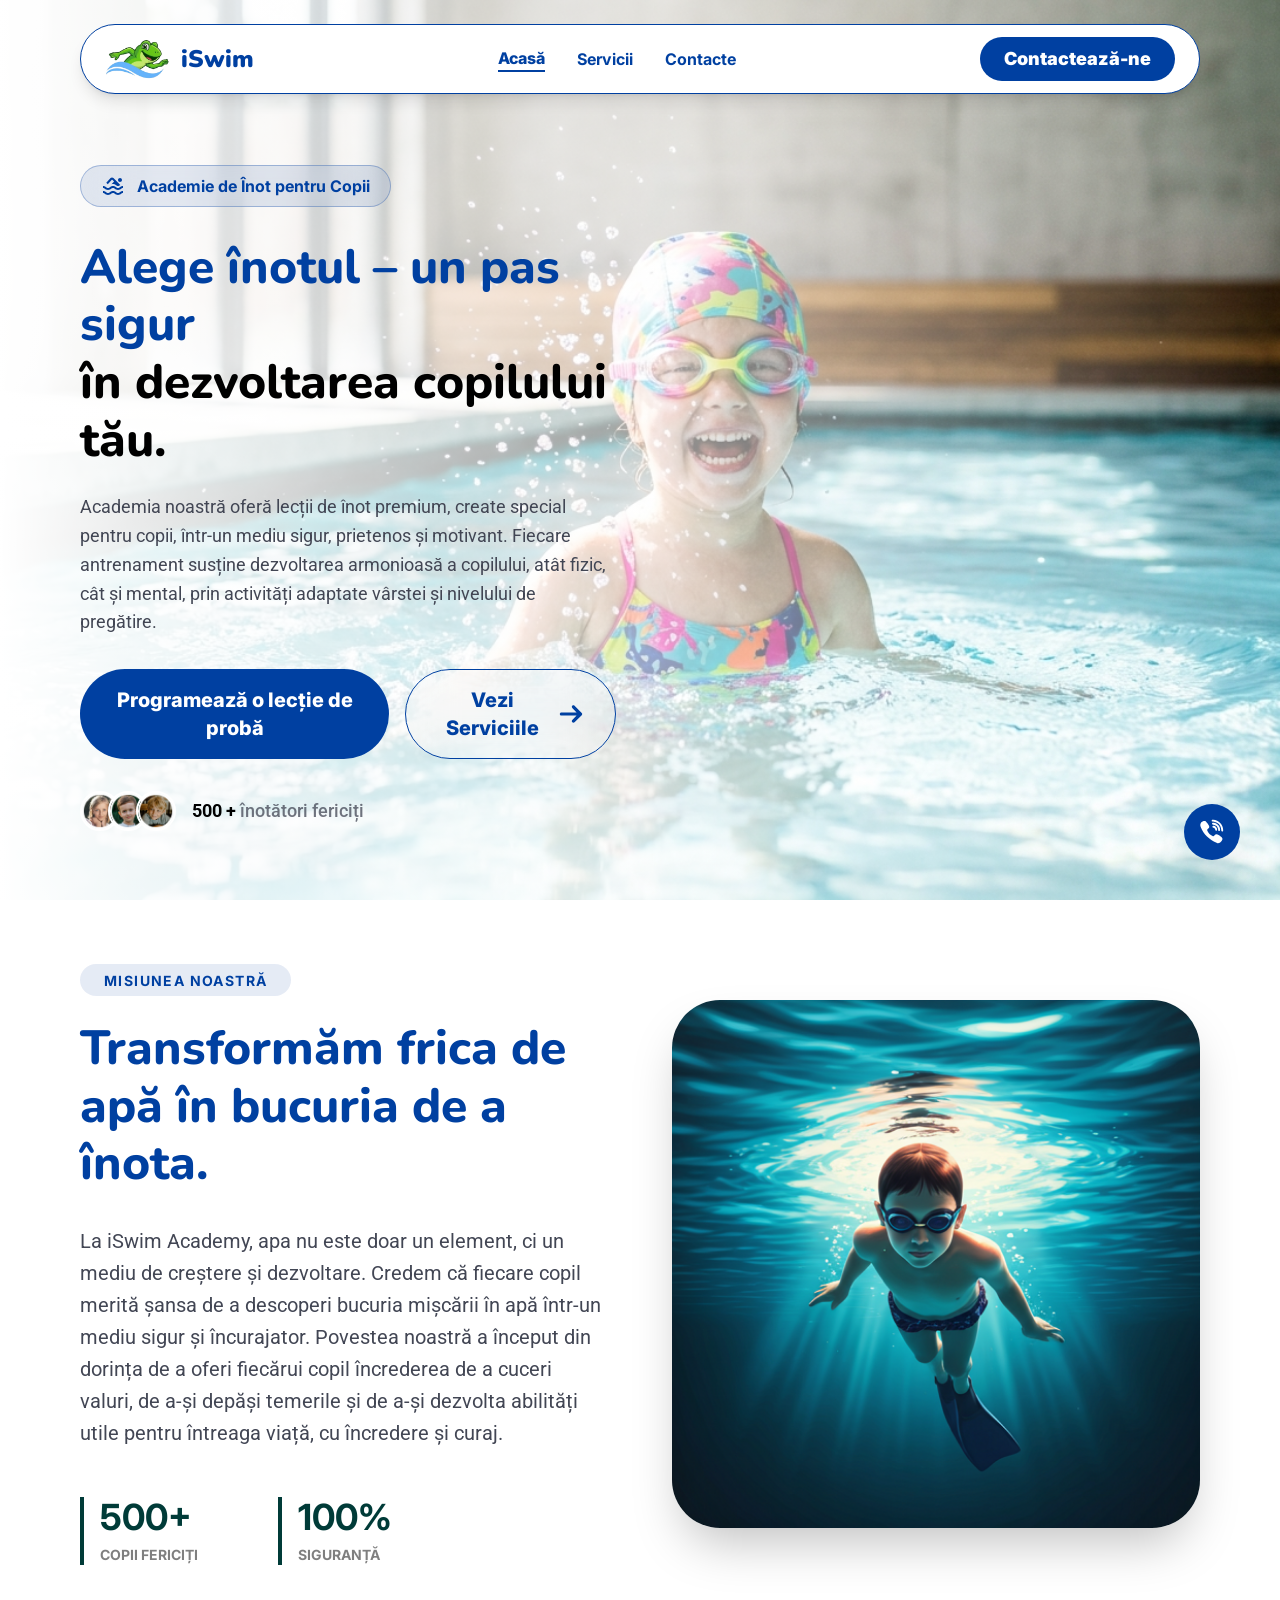
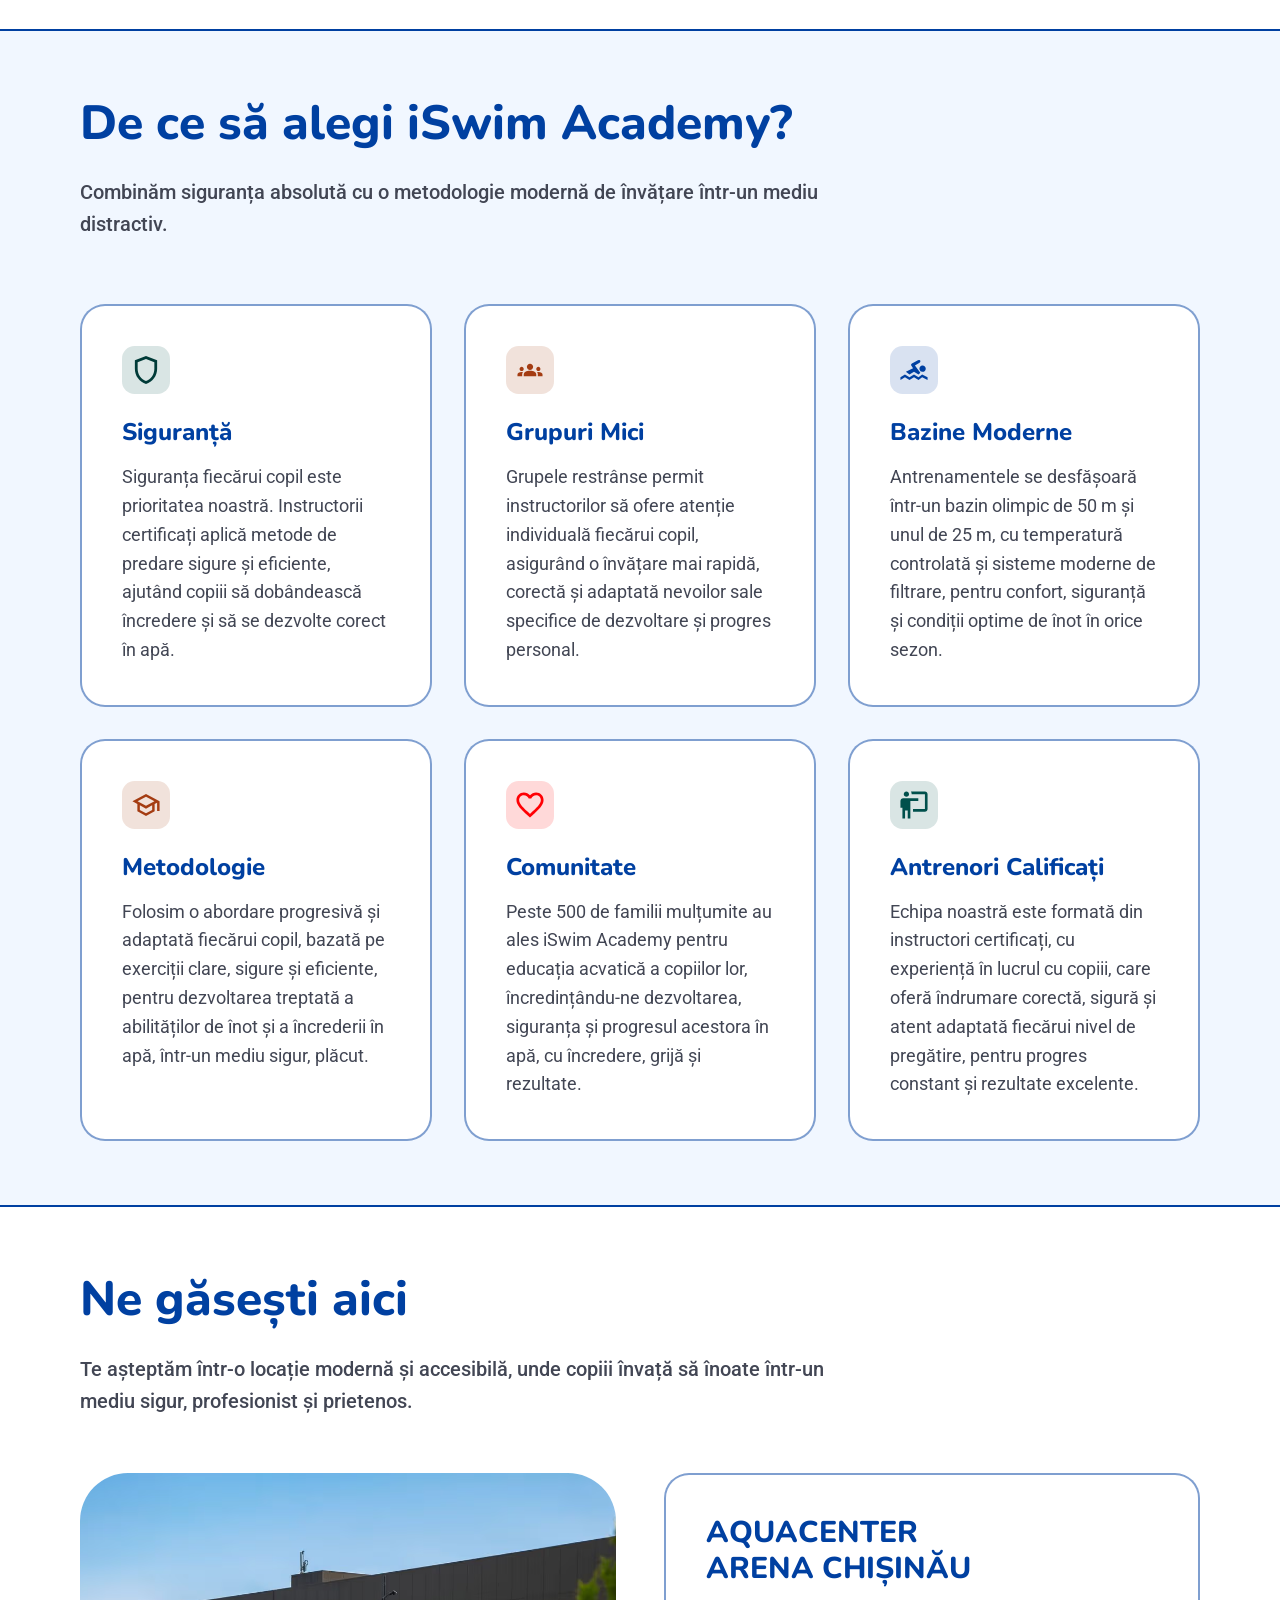
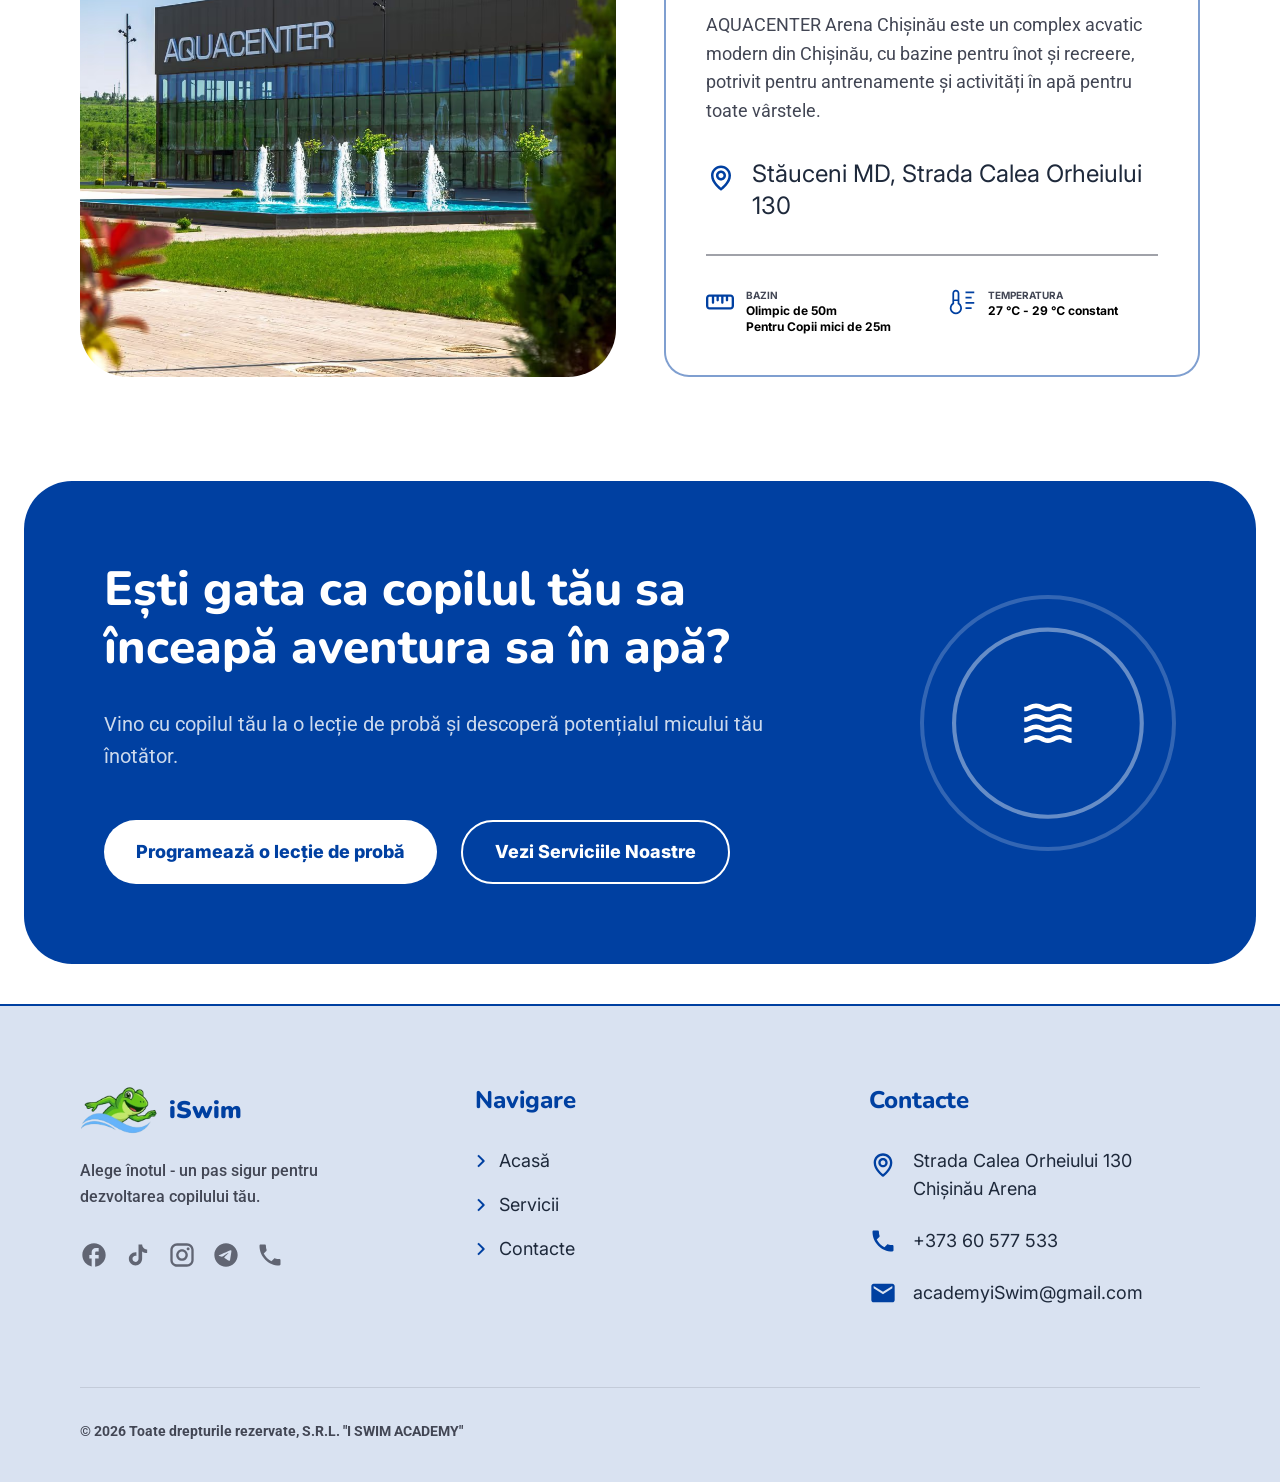
==== commit 209c2784: "Update index.html" ====
--- a/index.html
+++ b/index.html
@@ -190,7 +190,7 @@
         </div>
 
         <!-- Floating Cards (Desktop Only) -->
-        <div class="hidden lg:block relative h-[600px]">
+        <div class="hidden min-[1350px]:block relative h-[600px]">
 
           <!-- Card 1 -->
           <div class="glass-card absolute top-0 right-10 p-4 rounded-2xl flex items-center gap-4 w-64">
@@ -295,7 +295,7 @@
     </section>
 
     <!-- Roadmap Section -->
-    <section class="hidden md:block py-16 border-t-2 border-[#0040A1]/50">
+    <section class="hidden min-[1350px]:block py-16 border-t-2 border-[#0040A1]/50">
 
       <div class="container mx-auto px-6 text-center">
 
@@ -305,7 +305,7 @@
         <div class="relative">
 
           <!-- SVG Path for Desktop -->
-          <svg class="hidden lg:block absolute top-1/2 left-0 w-full h-32 -translate-y-1/2 z-0" viewBox="0 0 1200 120" fill="none">
+          <svg class="hidden min-[1350px]:block absolute top-1/2 left-0 w-full h-32 -translate-y-1/2 z-0" viewBox="0 0 1200 120" fill="none">
             <path d="M0 60C150 60 150 10 300 10C450 10 450 110 600 110C750 110 750 10 900 10C1050 10 1050 60 1200 60" stroke="#0040A1" stroke-width="2" class="step-path" />
           </svg>
 
@@ -502,13 +502,17 @@
 
             <div class="flex flex-wrap gap-6">
 
-              <button class="bg-white text-[#0040A1] px-8 py-4 rounded-full font-extrabold text-base md:text-lg btn-hover-effect w-83 md:w-auto">
-                <a href="https://api.whatsapp.com/send/?phone=37360577533&text&type=phone_number&app_absent=0">Programează o lecție de probă</a>
+              <button class="bg-white text-[#0040A1] px-8 py-4 rounded-full font-extrabold text-base md:text-lg btn-hover-effect w-83 md:flex-1 lg:flex-none lg:w-auto text-center mx-auto md:mx-0">
+                <a href="https://api.whatsapp.com/send/?phone=37360577533&text&type=phone_number&app_absent=0">Programează 
+                  <br class="hidden md:block lg:hidden">
+                  o lecție de probă
+                </a>
               </button>
 
-              <button class="bg-transparent border-2 border-white text-white px-8 py-4 rounded-full font-extrabold text-lg btn-hover-effect w-83 md:w-auto">
+              <button class="bg-transparent border-2 border-white text-white px-8 py-4 rounded-full font-extrabold text-lg btn-hover-effect w-83 md:flex-1 lg:flex-none lg:w-auto text-center mx-auto md:mx-0">
                 <a href="servicii.html">Vezi Serviciile Noastre</a>
               </button>
+
             </div>
           </div>
 
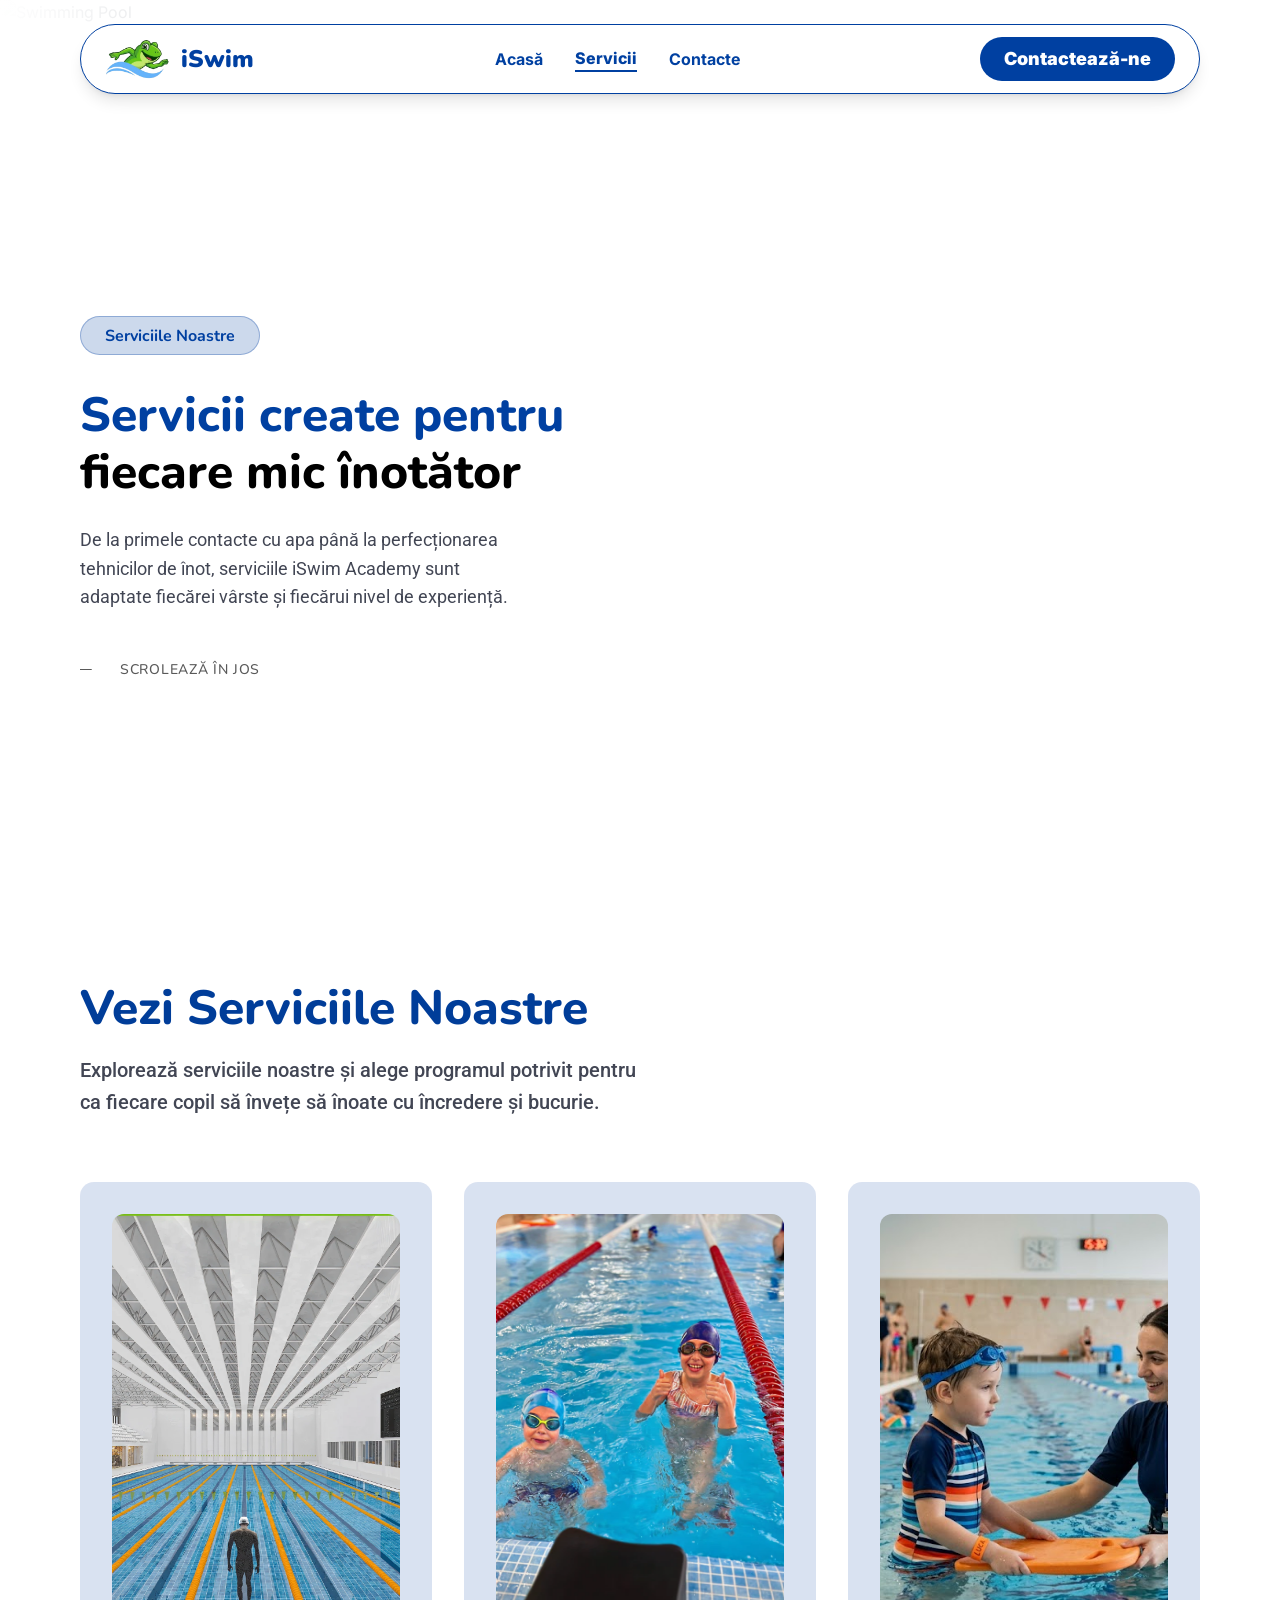
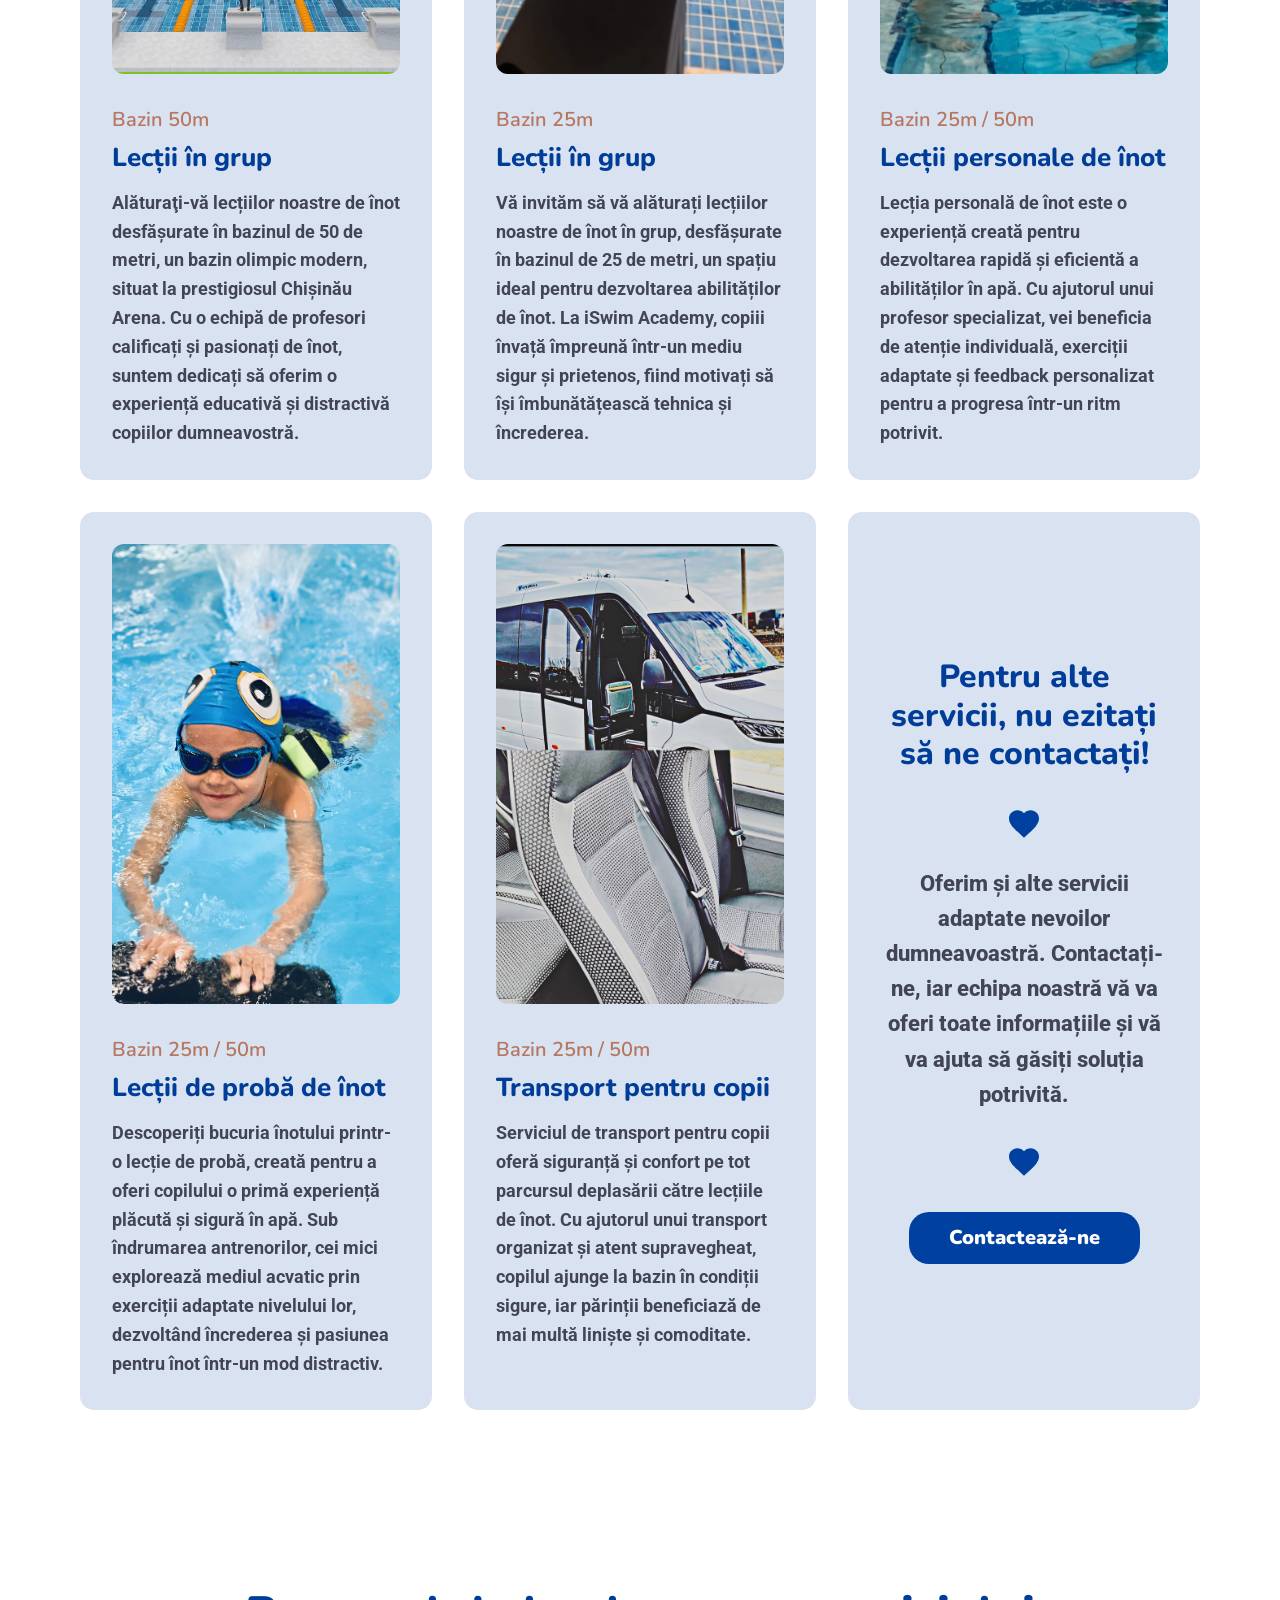
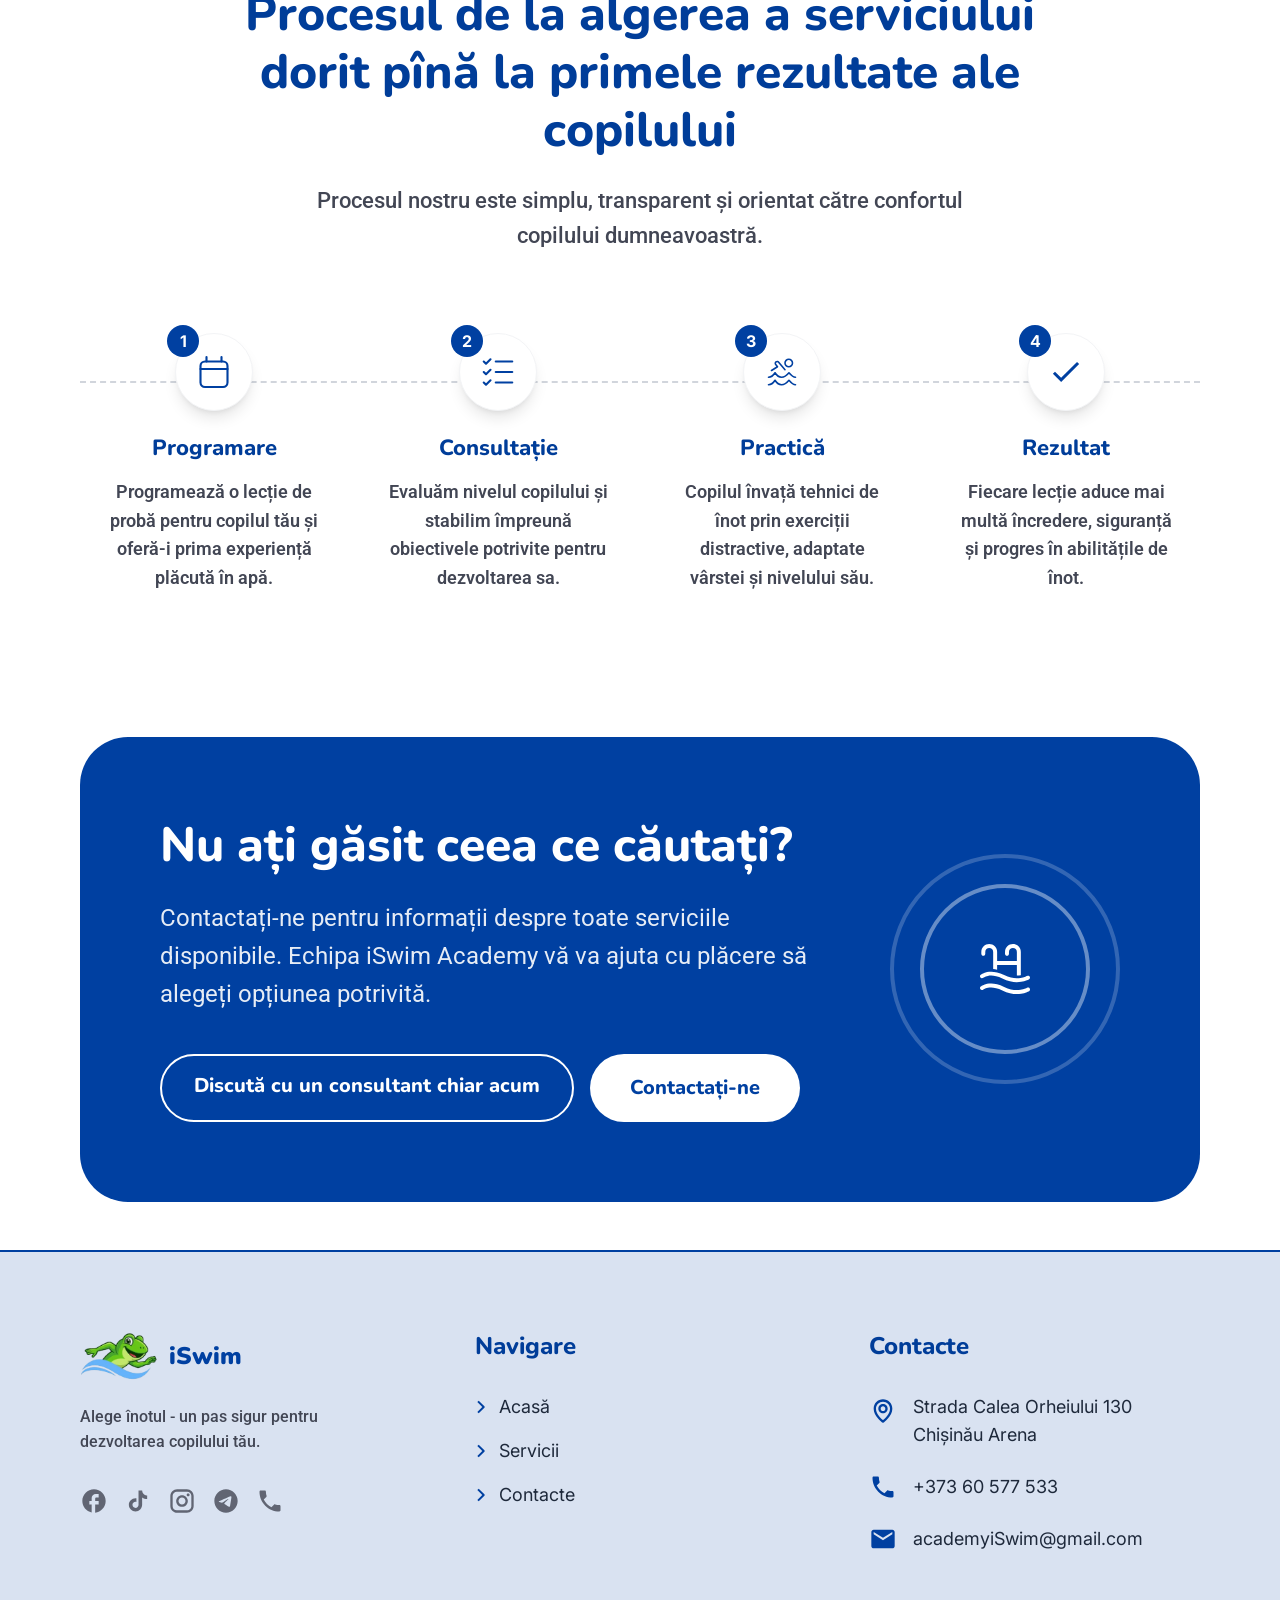
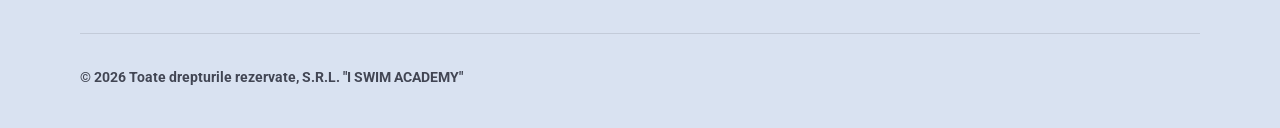
==== commit b9c3c0bc: "Update index.html" ====
--- a/index.html
+++ b/index.html
@@ -1,29 +1,24 @@
 <!DOCTYPE html>
-<html lang="ro" class="smooth-scroll">
+<html lang="ro">
   <head>
     <meta charset="UTF-8">
     <meta name="viewport" content="width=device-width, initial-scale=1.0">
 
-    <title>iSwim Academy - Lecții de înot pentru copii</title>
-    <meta name="description" content="iSwim Academy – academie de înot pentru copii în Chișinău. Instructori calificați, metode sigure și eficiente. Programează-ți lecția de probă chiar azi.">
-    <meta name="keywords" content="iSwim School, iSwim Academy, școală de înot, academie de înot, lecții de înot, înot pentru copii, Chișinău, antrenori calificați, succes, progres">
+    <title>iSwim Academy - Servicii</title>
+    <meta name="description" content="Descoperă serviciile iSwim Academy pentru copii: cursuri de înot, antrenamente individuale și programe adaptate fiecărui nivel, într-un mediu sigur și profesionist.">
+    <meta name="keywords" content="servicii înot, cursuri de înot, antrenamente de înot, lecții de înot, înot individual, înot pentru copii, programe de înot, antrenamente individuale, cursuri de înot pentru copii, servicii acvatice">
     <meta name="author" content="S.R.L. I SWIM ACADEMY">
 
-    <script src="Acasa/tailwindcss.js"></script>
-    <script src="Acasa/iconify-icon.min.js"></script>
+    <script src="Servicii/tailwindcss.js"></script>
+    <script src="Servicii/iconify-icon.min.js"></script>
 
     <link rel="icon" type="image/png" href="Acasa/assets/logo.svg">
-
+  
     <link href="https://fonts.googleapis.com/css2?family=Nunito:ital,wght@0,100;0,200;0,300;0,400;0,500;0,600;0,700;0,800;0,900;1,100;1,200;1,300;1,400;1,500;1,600;1,700;1,800;1,900&amp;display=swap" type="text/css" rel="stylesheet">
     <link href="https://fonts.googleapis.com/css2?family=Roboto:ital,wght@0,100;0,200;0,300;0,400;0,500;0,600;0,700;0,800;0,900;1,100;1,200;1,300;1,400;1,500;1,600;1,700;1,800;1,900&amp;display=swap" type="text/css" rel="stylesheet">
     <link href="https://fonts.googleapis.com/css2?family=Inter:ital,wght@0,100;0,200;0,300;0,400;0,500;0,600;0,700;0,800;0,900;1,100;1,200;1,300;1,400;1,500;1,600;1,700;1,800;1,900&amp;display=swap" type="text/css" rel="stylesheet">
 
     <style>
-      html {
-        -webkit-text-size-adjust: 100%;
-        text-size-adjust: 100%;
-      }
-
       body {
         font-family: "Inter", ui-sans-serif, system-ui, sans-serif;
         color: #1e293b;
@@ -35,7 +30,7 @@
       h1, h2, h3, h4, h5, h6 {
         font-family: "Nunito", ui-sans-serif, system-ui, sans-serif;
         font-weight: 800;
-        color: #0040A1;
+        color: #003d99;
         line-height: 1.2;
       }
 
@@ -45,31 +40,37 @@
         color: #424654;
       }
 
-      .glass-card {
-        background: rgba(255, 255, 255, 0.4);
+      .text-balance {
+        text-wrap: balance;
+      }
+
+      .glass-nav {
+        background: rgba(255, 255, 255, 0.9);
         backdrop-filter: blur(12px);
-        border: 1px solid rgba(255, 255, 255, 0.3);
-      }
-
-      .btn-hover-effect {
-        position: relative;
-        overflow: hidden;
-        transition: all 0.3s ease;
-      }
-
-      .btn-hover-effect:hover {
-        transform: translateY(-2px);
-        box-shadow: 0 10px 20px -10px rgba(0, 64, 161, 0.5);
-      }
-
-      .path-line {
-        position: absolute;
-        top: 50%;
-        left: 0;
-        width: 100%;
-        height: 100px;
-        z-index: -1;
-        opacity: 0.6;
+        -webkit-backdrop-filter: blur(12px);
+      }
+
+      .hero-gradient-overlay {
+        background: linear-gradient(90deg, rgba(255, 255, 255, 1) 0%, rgba(255, 255, 255, 0.7) 40%, rgba(255, 255, 255, 0) 100%);
+      }
+
+      .card-shadow-hover {
+        transition: all 0.3s cubic-bezier(0.4, 0, 0.2, 1);
+      }
+
+      .card-shadow-hover:hover {
+        box-shadow: 0 20px 25px -5px rgba(0, 0, 0, 0.1), 0 10px 10px -5px rgba(0, 0, 0, 0.04);
+        transform: translateY(-4px);
+      }
+
+      .transition-soft {
+        transition: all 0.3s cubic-bezier(0.4, 0, 0.2, 1);
+      }
+
+      @media (max-width: 768px) {
+        .hero-gradient-overlay {
+          background: linear-gradient(180deg, rgba(255, 255, 255, 0.95) 0%, rgba(255, 255, 255, 0.8) 100%);
+        }
       }
     </style>
   </head>
@@ -86,8 +87,8 @@
         </div>
 
         <div class="hidden md:flex items-center gap-8">
-          <a href="index.html" class="text-[#0040A1] font-extrabold border-b-2 border-[#0040A1]">Acasă</a>
-          <a href="servicii.html" class="text-[#0040A1] font-bold hover:opacity-70 transition-opacity">Servicii</a>
+          <a href="index.html" class="text-[#0040A1] font-bold hover:opacity-70 transition-opacity">Acasă</a>
+          <a href="servicii.html" class="text-[#0040A1] font-extrabold border-b-2 border-[#0040A1]">Servicii</a>
           <a href="contacte.html" class="text-[#0040A1] font-bold hover:opacity-70 transition-opacity">Contacte</a>
         </div>
 
@@ -104,8 +105,9 @@
 
         <!-- Meniu mobil (dropdown) -->
         <div id="mobile-menu" class="hidden md:hidden absolute top-full left-0 right-0 mt-3 bg-white border border-[#0040A1] rounded-3xl shadow-lg flex flex-col items-center gap-8 py-6">
-          <a href="index.html" class="text-[#0040A1] font-extrabold border-b-2 border-[#0040A1]">Acasă</a>
-          <a href="servicii.html" class="text-[#0040A1] font-bold">Servicii</a>
+
+          <a href="index.html" class="text-[#0040A1] font-bold">Acasă</a>
+          <a href="servicii.html" class="text-[#0040A1] font-extrabold border-b-2 border-[#0040A1]">Servicii</a>
           <a href="contacte.html" class="text-[#0040A1] font-bold">Contacte</a>
 
           <button class="bg-[#0040A1] text-white px-6 py-2 rounded-full font-black text-lg btn-hover-effect">
@@ -116,7 +118,6 @@
     </header>
 
     <script>
-
       const menuToggle = document.getElementById('menu-toggle');
       const mobileMenu = document.getElementById('mobile-menu');
       const bar1 = document.getElementById('bar1');
@@ -135,398 +136,274 @@
       });
     </script>
 
+
     <!-- Hero Section -->
-    <section class="relative min-h-[100vh] flex items-center pt-24 md:pt-12 lg:pt-24 overflow-hidden">
+    <section class="relative min-h-[100vh] flex items-center pt-12 md:pt-24 overflow-hidden">
 
       <!-- Background Image -->
       <div class="absolute inset-0 z-0">
-        <img src="Acasa/assets/IMG_1.webp" alt="Hero Background" class="w-full h-full object-cover">
+        <img src="Servicii/assets/IMG_1.webp" alt="Swimming Pool" class="w-full h-full object-cover">
         <div class="absolute inset-0 bg-gradient-to-r from-white via-white/70 to-white/70 lg:from-white lg:via-white/60 lg:to-transparent"></div>
       </div>
 
-      <div class="container mx-auto px-4 md:px-10 lg:px-20 relative z-10 grid lg:grid-cols-2 gap-12 items-center">
-
-        <div class="max-w-3xl flex flex-col items-center text-center mx-auto -mt-0 lg:mt-0 lg:items-start lg:text-left lg:mx-0">
-
-          <div class="inline-flex items-center gap-2 md:gap-3 bg-[#0040A1]/10 backdrop-blur-xl border border-[#0040A1]/30 px-4 py-2 md:px-5 md:py-2 rounded-full mb-6 lg:mb-8">
-            <img src="Acasa/assets/IMG_5.svg" alt="Icon" class="w-4 h-4 md:w-6 md:h-6">
-            <span class="text-[#0040A1] font-bold text-sm md:text-base">Academie de Înot pentru Copii</span>
-          </div>
-
-          <h1 class="text-2xl md:text-3xl lg:text-5xl mb-10 md:mb-14 lg:mb-6">
-            <span class="text-[#0040A1]">Alege înotul – un pas sigur</span><br>
-            <span class="text-black">în dezvoltarea copilului tău.</span>
-          </h1>
-
-          <p class="text-sm md:text-base lg:text-lg mb-8 max-w-[350px] md:max-w-xl lg:max-w-2xl mx-auto md:mx-0">
-            Academia noastră oferă lecții de înot premium, create special pentru copii, într-un mediu sigur, prietenos și motivant.
-            Fiecare antrenament susține dezvoltarea armonioasă a copilului, atât fizic, cât și mental, prin activități adaptate vârstei
-            și nivelului de pregătire.
-          </p>
-
-          <div class="flex flex-col lg:flex-row justify-center lg:justify-start gap-4 mb-8">
-
-            <button class="bg-[#0040A1] text-white px-7 py-4 md:px-8 md:py-4 rounded-full font-extrabold text-base md:text-xl btn-hover-effect w-full lg:w-auto">
-              <a href="https://api.whatsapp.com/send/?phone=37360577533&text&type=phone_number&app_absent=0">Programează o lecție de probă</a>
-            </button>
-
-            <button class="bg-white/20 backdrop-blur-xl border border-[#0040A1] text-[#0040A1] px-7 py-3 md:px-8 md:py-4 rounded-full font-extrabold text-base md:text-xl btn-hover-effect w-full lg:w-auto">
-              <a href="servicii.html" class="flex items-center justify-center gap-3">Vezi Serviciile
-                <img src="Acasa/assets/IMG_6.svg" alt="Arrow" class="w-6 h-6">
-              </a>
-            </button>
-          </div>
-
-          <div class="flex items-center justify-center lg:justify-start gap-4 mb-10 md:mb-0">
-
-            <div class="flex -space-x-3">
-              <img src="Acasa/assets/IMG_7.webp" alt="User" class="w-8 h-8 md:w-10 md:h-10 rounded-full border-2 border-white">
-              <img src="Acasa/assets/IMG_8.webp" alt="User" class="w-8 h-8 md:w-10 md:h-10 rounded-full border-2 border-white">
-              <img src="Acasa/assets/IMG_9.webp" alt="User" class="w-8 h-8 md:w-10 md:h-10 rounded-full border-2 border-white">
-            </div>
-
-            <p class="text-base md:text-lg font-medium"><span class="text-black font-bold">500 +</span> <span class="opacity-75">înotători fericiți</span></p>
-          </div>
-        </div>
-
-        <!-- Floating Cards (Desktop Only) -->
-        <div class="hidden min-[1350px]:block relative h-[600px]">
-
-          <!-- Card 1 -->
-          <div class="glass-card absolute top-0 right-10 p-4 rounded-2xl flex items-center gap-4 w-64">
-
-            <div class="w-11 h-11 bg-[#00504C]/20 rounded-full flex items-center justify-center">
-              <img src="Acasa/assets/IMG_2.svg" alt="Icon" class="w-6 h-6">
-            </div>
-
-            <div>
-              <div class="font-bold text-black">Instructori Certificați</div>
-              <div class="text-[10px] font-bold text-[#424654] uppercase tracking-wider">CU EXPERIENȚĂ ÎN ÎNOT</div>
-            </div>
-          </div>
-
-          <!-- Card 2 -->
-          <div class="glass-card absolute top-1/3 left-50 p-4 rounded-2xl flex items-center gap-4 w-64">
-
-            <div class="w-11 h-11 bg-[#0040A1]/20 rounded-full flex items-center justify-center">
-              <img src="Acasa/assets/IMG_3.svg" alt="Icon" class="w-6 h-6">
-            </div>
-
-            <div>
-              <div class="font-bold text-black">Bazine Moderne</div>
-              <div class="text-[10px] font-bold text-[#424654] uppercase tracking-wider">CU LUNGIMI DE 25/50 METRI</div>
-            </div>
-          </div>
-
-          <!-- Card 3 -->
-          <div class="glass-card absolute bottom-10 right-20 p-4 rounded-2xl flex items-center gap-4 w-72">
-
-            <div class="w-11 h-11 bg-[#FF6366]/20 rounded-full flex items-center justify-center">
-              <img src="Acasa/assets/IMG_4.svg" alt="Icon" class="w-5 h-5">
-            </div>
-
-            <div>
-              <div class="font-bold text-black">Preț Avantajos</div>
-              <div class="text-[10px] font-bold text-[#424654] uppercase tracking-wider">CEL MAI MIC PREȚ DIN MOLDOVA</div>
-            </div>
-          </div>
-        </div>
-      </div>
-
-      <!-- Floating Action Button -->
-      <div class="absolute bottom-10 right-10 z-20 hidden md:block">
-
-        <button class="w-14 h-14 bg-[#0040A1] rounded-full flex items-center justify-center shadow-2xl btn-hover-effect">
-          <a href="https://api.whatsapp.com/send/?phone=37360577533&text&type=phone_number&app_absent=0"><img src="Acasa/assets/IMG_10.svg" alt="Chat" class="w-7 h-7"></a>
-        </button>
+      <div class="relative z-10 container mx-auto px-6 lg:px-20">
+
+        <div class="flex flex-col lg:flex-row items-center justify-between gap-12">
+
+          <div class="max-w-2xl flex flex-col items-center text-center lg:items-start lg:text-left">
+
+            <div class="inline-block px-5 py-0.75 md:px-6 md:py-1.5 bg-[#0040A1]/20 border border-[#0040A1]/30 rounded-full backdrop-blur-xl mb-8">
+              <span class="text-[#0040A1] font-[Nunito] font-bold text-sm md:text-base">Serviciile Noastre</span>
+            </div>
+
+            <h1 class="text-3xl md:text-4xl lg:text-5xl leading-tight mb-6">
+              <span class="text-[#0040A1]">Servicii create pentru</span><br>
+              <span class="text-black">fiecare mic înotător</span>
+            </h1>
+
+            <p class="text-base md:text-base lg:text-lg max-w-[300px] md:max-w-[450px] lg:mx-w-none mb-12">
+              De la primele contacte cu apa până la perfecționarea tehnicilor de înot, serviciile iSwim Academy sunt adaptate
+              fiecărei vârste și fiecărui nivel de experiență.
+            </p>
+
+            <div class="flex items-center gap-4 animate-bounce">
+              <img src="Servicii/assets/IMG_3.svg" alt="Scroll" class="w-6">
+              <span class="text-black/65 font-[Nunito] text-sm font-medium tracking-wider">SCROLEAZĂ ÎN JOS</span>
+            </div>
+          </div>
+
+          <!-- Illustration, acum parte din flex, nu mai e absolută -->
+          <div class="hidden min-[1500px]:block flex-shrink-0">
+            <img src="Servicii/assets/IMG_2.webp" alt="Child Swimming" class="w-[500px] h-auto">
+          </div>
+
+        </div>
       </div>
     </section>
 
-    <!-- Mission Section -->
-    <section class="py-16 md:py-16 bg-white">
-
-      <div class="container mx-auto px-4 md:px-10 lg:px-20">
-
-        <div class="grid lg:grid-cols-2 gap-16 items-center">
-
-          <div class="text-center md:text-left">
-
-            <div class="inline-block bg-[#0040A1]/10 px-3 py-0.5 md:px-6 md:py-1 rounded-full mb-6">
-              <span class="text-[#0040A1] font-bold text-xs md:text-sm tracking-widest">MISIUNEA NOASTRĂ</span>
-            </div>
-
-            <h2 class="text-2xl md:text-5xl mb-8 leading-tight text-center md:text-left">
-              Transformăm frica de apă
-              <br class="md:hidden">
-              în bucuria de a înota.
-            </h2>
-
-            <p class="text-sm md:text-xl mb-12 max-w-[350px] md:max-w-none mx-auto md:mx-0"> 
-              La iSwim Academy, apa nu este doar un element, ci un mediu de creștere și dezvoltare. Credem că fiecare copil merită 
-              șansa de a descoperi bucuria mișcării în apă într-un mediu sigur și încurajator. Povestea noastră a început din dorința 
-              de a oferi fiecărui copil încrederea de a cuceri valuri, de a-și depăși temerile și de a-și dezvolta abilități utile 
-              pentru întreaga viață, cu încredere și curaj.
-            </p>
-          
-            <div class="flex gap-14 sm:gap-20 justify-center md:justify-start">
-
-              <div class="border-l-4 border-[#003B38] pl-4 text-left">
-                <div class="text-2xl md:text-4xl font-bold text-[#003B38]">500+</div>
-                <div class="text-sm font-bold text-black/50 uppercase mt-1 md:mt-2">COPII FERICIȚI</div>
-              </div>
-
-              <div class="border-l-4 border-[#003B38] pl-4 text-left">
-                <div class="text-2xl md:text-4xl font-bold text-[#003B38]">100%</div>
-                <div class="text-sm font-bold text-black/50 uppercase mt-1 md:mt-2">SIGURANȚĂ</div>
-              </div>
-            </div>
-          </div>
-
-          <div class="relative">
-
-            <div class="absolute -top-10 -left-10 w-full h-full bg-[#0056D2]/10 rounded-tl-[180px] rounded-tr-[370px] rounded-br-[400px] rounded-bl-[300px] -z-10"></div>
-
-            <div class="rounded-[48px] overflow-hidden shadow-2xl">
-              <img src="Acasa/assets/IMG_12.webp" alt="Child Swimming" class="w-full h-auto">
-            </div>
-          </div>
+    <!-- Services Grid -->
+    <section class="py-12 md:py-14 lg:py-20 container mx-auto px-6 lg:px-20">
+
+      <div class="mb-10 md:mb-12 lg:mb-16 flex flex-col items-center text-center lg:items-start lg:text-left">
+
+        <h2 class="text-3xl md:text-4xl lg:text-5xl text-[#0040A1] mb-4">Vezi Serviciile Noastre</h2>
+
+        <p class="text-base md:text-base lg:text-xl font-medium max-w-[350px] md:max-w-lg lg:max-w-xl">
+          Explorează serviciile noastre și alege programul potrivit pentru ca fiecare copil să învețe 
+          să înoate cu încredere și bucurie.
+        </p>
+      </div>
+
+      <div class="grid grid-cols-1 md:grid-cols-2 lg:grid-cols-3 gap-8">
+
+        <!-- Card 1 -->
+        <div class="bg-[#0040A1]/15 rounded-[14px] p-8 card-shadow-hover flex flex-col h-full">
+
+          <div class="rounded-xl overflow-hidden mb-8 h-[350px] md:h-[460px]">
+            <img src="Servicii/assets/IMG_5.webp" alt="Bazin 50m" class="w-full h-full object-cover">
+          </div>
+
+          <span class="text-[#A43C12]/65 font-[Nunito] text-base md:text-lg lg:text-xl font-semibold mb-2">Bazin 50m</span>
+          <h3 class="text-[#002F76] text-2xl md:text-[26px] font-extrabold mb-4">Lecții în grup</h3>
+
+          <p class="text-base md:text-lg font-bold">
+            Alăturaţi-vă lecțiilor noastre de înot desfășurate în bazinul de 50 de metri, un bazin 
+            olimpic modern, situat la prestigiosul Chișinău Arena. Cu o echipă de profesori calificați și 
+            pasionați de înot, suntem dedicați să oferim o experiență educativă și distractivă copiilor dumneavostră.
+          </p>
+        </div>
+
+        <!-- Card 2 -->
+        <div class="bg-[#0040A1]/15 rounded-[14px] p-8 card-shadow-hover flex flex-col h-full">
+
+          <div class="rounded-xl overflow-hidden mb-8 h-[350px] md:h-[460px]">
+            <img src="Servicii/assets/IMG_6.webp" alt="Bazin 25m" class="w-full h-full object-cover">
+          </div>
+
+          <span class="text-[#A43C12]/65 font-[Nunito] text-base md:text-lg lg:text-xl font-semibold mb-2">Bazin 25m</span>
+          <h3 class="text-[#002F76] text-2xl md:text-[26px] font-extrabold mb-4">Lecții în grup</h3>
+
+          <p class="text-base md:text-lg font-bold">
+            Vă invităm să vă alăturați lecțiilor noastre de înot în grup, desfășurate în bazinul de 25 de metri, 
+            un spațiu ideal pentru dezvoltarea abilităților de înot. La iSwim Academy, copiii învață împreună într-un 
+            mediu sigur și prietenos, fiind motivați să își îmbunătățească tehnica și încrederea.
+          </p>
+        </div>
+
+        <!-- Card 3 -->
+        <div class="bg-[#0040A1]/15 rounded-[14px] p-8 card-shadow-hover flex flex-col h-full">
+
+          <div class="rounded-xl overflow-hidden mb-8 h-[350px] md:h-[460px]">
+            <img src="Servicii/assets/IMG_7.webp" alt="Lecții Personale" class="w-full h-full object-cover">
+          </div>
+
+          <span class="text-[#A43C12]/65 font-[Nunito] text-base md:text-lg lg:text-xl font-semibold mb-2">Bazin 25m / 50m</span>
+          <h3 class="text-[#002F76] text-2xl md:text-[26px] font-extrabold mb-4">Lecții personale de înot</h3>
+
+          <p class="text-base md:text-lg font-bold">
+            Lecția personală de înot este o experiență creată pentru dezvoltarea rapidă și eficientă a abilităților 
+            în apă. Cu ajutorul unui profesor specializat, vei beneficia de atenție individuală, exerciții adaptate și 
+            feedback personalizat pentru a progresa într-un ritm potrivit.
+          </p>
+        </div>
+
+        <!-- Card 4 -->
+        <div class="bg-[#0040A1]/15 rounded-[14px] p-8 card-shadow-hover flex flex-col h-full">
+
+          <div class="rounded-xl overflow-hidden mb-8 h-[350px] md:h-[460px]">
+            <img src="Servicii/assets/IMG_8.webp" alt="Lecții de Probă" class="w-full h-full object-cover">
+          </div>
+
+          <span class="text-[#A43C12]/65 font-[Nunito] text-base md:text-lg lg:text-xl font-semibold mb-2">Bazin 25m / 50m</span>
+          <h3 class="text-[#002F76] text-2xl md:text-[26px] font-extrabold mb-4">Lecții de probă de înot</h3>
+
+          <p class="text-base md:text-lg font-bold">
+            Descoperiți bucuria înotului printr-o lecție de probă, creată pentru a oferi copilului o primă experiență plăcută 
+            și sigură în apă. Sub îndrumarea antrenorilor, cei mici explorează mediul acvatic prin exerciții adaptate nivelului 
+            lor, dezvoltând încrederea și pasiunea pentru înot într-un mod distractiv.
+          </p>
+        </div>
+
+        <!-- Card 5 -->
+        <div class="bg-[#0040A1]/15 rounded-[14px] p-8 card-shadow-hover flex flex-col h-full">
+
+          <div class="rounded-xl overflow-hidden mb-8 h-[350px] md:h-[460px]">
+            <img src="Servicii/assets/IMG_9.webp" alt="Transport" class="w-full h-full object-cover">
+          </div>
+
+          <span class="text-[#A43C12]/65 font-[Nunito] text-base md:text-lg lg:text-xl font-semibold mb-2">Bazin 25m / 50m</span>
+          <h3 class="text-[#002F76] text-2xl md:text-[26px] font-extrabold mb-4">Transport pentru copii</h3>
+
+          <p class="text-base md:text-lg font-bold">
+            Serviciul de transport pentru copii oferă siguranță și confort pe tot parcursul deplasării către 
+            lecțiile de înot. Cu ajutorul unui transport organizat și atent supravegheat, copilul ajunge la bazin 
+            în condiții sigure, iar părinții beneficiază de mai multă liniște și comoditate.
+          </p>
+        </div>
+
+        <!-- Contact Card -->
+        <div class="bg-[#0040A1]/15 rounded-[14px] p-8 card-shadow-hover flex flex-col items-center justify-center text-center h-full">
+
+          <h3 class="text-[#002F76] text-3xl md:text-[32px] font-extrabold leading-tight mb-8">
+            Pentru alte servicii, nu ezitați să ne contactați!
+          </h3>
+
+          <img src="Servicii/assets/IMG_10.svg" alt="Icon" class="w-9 h-9 mb-6">
+
+          <p class="text-base md:text-[22px] font-extrabold leading-tight mb-8 max-w-[300px] md:max-w-none">
+            Oferim și alte servicii adaptate nevoilor dumneavoastră. Contactați-ne, iar echipa noastră vă va oferi toate 
+            informațiile și vă va ajuta să găsiți soluția potrivită.
+          </p>
+
+          <img src="Servicii/assets/IMG_11.svg" alt="Icon" class="w-9 h-9 mb-8">
+
+          <a href="https://api.whatsapp.com/send/?phone=37360577533&text&type=phone_number&app_absent=0" class="bg-[#0040A1] text-white font-[Nunito] font-black px-10 py-3 rounded-[20px] text-xl hover:bg-[#003080] transition-soft">
+            Contactează-ne
+          </a>
         </div>
       </div>
     </section>
 
-    <!-- Roadmap Section -->
-    <section class="hidden min-[1350px]:block py-16 border-t-2 border-[#0040A1]/50">
-
-      <div class="container mx-auto px-6 text-center">
-
-        <h2 class="text-5xl mb-4">Drumul tău spre performanță</h2>
-        <p class="text-2xl font-medium text-[#424654] mb-20">Fiecare etapă este un pas către libertate deplină în apă.</p>
-
-        <div class="relative">
-
-          <!-- SVG Path for Desktop -->
-          <svg class="hidden min-[1350px]:block absolute top-1/2 left-0 w-full h-32 -translate-y-1/2 z-0" viewBox="0 0 1200 120" fill="none">
-            <path d="M0 60C150 60 150 10 300 10C450 10 450 110 600 110C750 110 750 10 900 10C1050 10 1050 60 1200 60" stroke="#0040A1" stroke-width="2" class="step-path" />
-          </svg>
-
-          <div class="grid md:grid-cols-4 gap-8 relative z-10">
-
-            <!-- Step 1 -->
-            <div class="flex flex-col items-center">
-
-              <div class="mb-6">
-                <h3 class="text-2xl mb-2">Acomodare</h3>
-                <p class="text-sm">Împrietenirea cu apa și <br> controlul respirației.</p>
-              </div>
-
-              <div class="w-20 h-20 bg-white border-2 border-[#0040A1] rounded-full flex items-center justify-center shadow-lg">
-                <img src="Acasa/assets/IMG_17.svg" class="w-10 h-10" alt="Step 1">
-              </div>
-            </div>
-
-            <!-- Step 2 -->
-            <div class="flex flex-col items-center md:mt-24">
-
-              <div class="w-20 h-20 bg-white border-2 border-[#A43C12] rounded-full flex items-center justify-center shadow-lg mb-6">
-                <img src="Acasa/assets/IMG_14.svg" class="w-10 h-10" alt="Step 2">
-              </div>
-
-              <div>
-                <h3 class="text-2xl mb-2 text-[#A43C12]">Explorare</h3>
-                <p class="text-sm">Plutire autonomă și primele <br> mișcări de propulsie.</p>
-              </div>
-            </div>
-
-            <!-- Step 3 -->
-            <div class="flex flex-col items-center">
-
-              <div class="mb-6">
-                <h3 class="text-2xl mb-2 text-[#00504C]">Tehnică</h3>
-                <p class="text-sm">Perfecționarea stilurilor și <br> creșterea rezistenței.</p>
-              </div>
-
-              <div class="w-20 h-20 bg-white border-2 border-[#00504C] rounded-full flex items-center justify-center shadow-lg">
-                <img src="Acasa/assets/IMG_18.svg" class="w-10 h-10" alt="Step 3">
-              </div>
-            </div>
-
-            <!-- Step 4 -->
-            <div class="flex flex-col items-center md:mt-24">
-
-              <div class="w-20 h-20 bg-white border-2 border-[#0040A1] rounded-full flex items-center justify-center shadow-lg mb-6">
-                <img src="Acasa/assets/IMG_13.svg" class="w-10 h-10" alt="Step 4">
-              </div>
-
-              <div>
-                <h3 class="text-2xl mb-2">Performanță</h3>
-                <p class="text-sm">Gata pentru competiții <br> sau aventuri oceanice.</p>
-              </div>
-            </div>
-          </div>
-        </div>
-      </div>
-    </section>
-
-    <!-- Why Choose Us Section -->
-    <section class="py-12 md:py-16 bg-[#B8D5FF]/20 border-y-2 border-[#0040A1]">
-
-      <div class="container mx-auto px-4 md:px-10 lg:px-20">
-
-        <div class="max-w-3xl mb-10 md:mb-16 mx-auto md:mx-0 text-center md:text-left">
-          <h2 class="text-3xl md:text-5xl mb-6">
-            De ce să alegi 
-            <br class="md:hidden">
-            iSwim Academy?
-          </h2>
-          <p class="text-base md:text-xl font-medium max-w-[350px] md:max-w-none mx-auto md:mx-0">Combinăm siguranța absolută cu o metodologie modernă de învățare într-un mediu distractiv.</p>
-        </div>
-
-        <div class="grid md:grid-cols-2 lg:grid-cols-3 gap-8">
-
-          <!-- Feature 1 -->
-          <div class="bg-white p-10 rounded-[25px] border-2 border-[#0040A1]/50">
-            <img src="Acasa/assets/IMG_19.svg" alt="Icon" class="w-12 h-12 mb-6">
-            <h3 class="text-2xl mb-4 text-black">Siguranță</h3>
-            <p class="text-lg">Siguranța fiecărui copil este prioritatea noastră. Instructorii certificați aplică metode de predare sigure și eficiente, ajutând copiii să dobândească încredere și să se dezvolte corect în apă.</p>
-          </div>
-
-          <!-- Feature 2 -->
-          <div class="bg-white p-10 rounded-[25px] border-2 border-[#0040A1]/50">
-            <img src="Acasa/assets/IMG_20.svg" alt="Icon" class="w-12 h-12 mb-6">
-            <h3 class="text-2xl mb-4 text-black">Grupuri Mici</h3>
-            <p class="text-lg">Grupele restrânse permit instructorilor să ofere atenție individuală fiecărui copil, asigurând o învățare mai rapidă, corectă și adaptată nevoilor sale specifice de dezvoltare și progres personal.</p>
-          </div>
-
-          <!-- Feature 3 -->
-          <div class="bg-white p-10 rounded-[25px] border-2 border-[#0040A1]/50">
-            <img src="Acasa/assets/IMG_21.svg" alt="Icon" class="w-12 h-12 mb-6">
-            <h3 class="text-2xl mb-4 text-black">Bazine Moderne</h3>
-            <p class="text-lg">Antrenamentele se desfășoară într-un bazin olimpic de 50 m și unul de 25 m, cu temperatură controlată și sisteme moderne de filtrare, pentru confort, siguranță și condiții optime de înot în orice sezon.</p>
-          </div>
-
-          <!-- Feature 4 -->
-          <div class="bg-white p-10 rounded-[25px] border-2 border-[#0040A1]/50">
-            <img src="Acasa/assets/IMG_22.svg" alt="Icon" class="w-12 h-12 mb-6">
-            <h3 class="text-2xl mb-4 text-black">Metodologie</h3>
-            <p class="text-lg">Folosim o abordare progresivă și adaptată fiecărui copil, bazată pe exerciții clare, sigure și eficiente, pentru dezvoltarea treptată a abilităților de înot și a încrederii în apă, într-un mediu sigur, plăcut.</p>
-          </div>
-
-          <!-- Feature 5 -->
-          <div class="bg-white p-10 rounded-[25px] border-2 border-[#0040A1]/50">
-            <img src="Acasa/assets/IMG_23.svg" alt="Icon" class="w-12 h-12 mb-6">
-            <h3 class="text-2xl mb-4 text-black">Comunitate</h3>
-            <p class="text-lg">Peste 500 de familii mulțumite au ales iSwim Academy pentru educația acvatică a copiilor lor, încredințându-ne dezvoltarea, siguranța și progresul acestora în apă, cu încredere, grijă și rezultate.</p>
-          </div>
-
-          <!-- Feature 6 -->
-          <div class="bg-white p-10 rounded-[25px] border-2 border-[#0040A1]/50">
-            <img src="Acasa/assets/IMG_24.svg" alt="Icon" class="w-12 h-12 mb-6">
-            <h3 class="text-2xl mb-4 text-black">Antrenori Calificați</h3>
-            <p class="text-lg">Echipa noastră este formată din instructori certificați, cu experiență în lucrul cu copiii, care oferă îndrumare corectă, sigură și atent adaptată fiecărui nivel de pregătire, pentru progres constant și rezultate excelente.</p>
-          </div>
-        </div>
-      </div>
-    </section>
-
-    <!-- Location Section -->
-    <section class="mt-6 md:mt-0 py-6 md:py-16">
-
-      <div class="container mx-auto px-4 md:px-10 lg:px-20">
-
-        <div class="max-w-3xl mb-10 md:mb-14 mx-auto md:mx-0 text-center md:text-left">
-          <h2 class="text-3xl md:text-5xl mb-6">Ne găsești aici</h2>
-          <p class="text-base md:text-xl font-medium max-w-[350px] md:max-w-none mx-auto md:mx-0">Te așteptăm într-o locație modernă și accesibilă, unde copiii învață să înoate într-un mediu sigur, profesionist și prietenos.</p>
-        </div>
-
-        <div class="grid lg:grid-cols-2 gap-12 items-stretch">
-
-          <div class="rounded-[48px] overflow-hidden">
-            <a href="https://maps.app.goo.gl/hyubg8hZn2QpqkkD6"><img src="Acasa/assets/IMG_25.webp" alt="Arena Chisinau" class="w-full h-full object-cover"></a>
-          </div>
+  <!-- Process Section -->
+  <section class="hidden min-[1200px]:block py-24 bg-white overflow-hidden">
+    <div class="container mx-auto px-6 lg:px-20 text-center">
+      <h2 class="text-4xl lg:text-[48px] text-[#0040A1] mb-6 max-w-4xl mx-auto">
+        Procesul de la algerea a serviciului dorit pînă la primele rezultate ale copilului
+      </h2>
+      <p class="text-xl lg:text-[22px] font-medium max-w-2xl mx-auto mb-20">
+        Procesul nostru este simplu, transparent și orientat către confortul copilului dumneavoastră.
+      </p>
+
+      <div class="relative flex flex-col lg:flex-row items-start justify-between gap-12 lg:gap-4">
+        <!-- Connecting Lines (Desktop) -->
+        <div class="hidden lg:block absolute top-[48px] left-0 w-full border-t-2 border-dashed border-gray-300 z-0"></div>
         
-          <div class="bg-white p-10 rounded-[25px] border-2 border-[#0040A1]/50 flex flex-col justify-between">
-
-            <div>
-              <h3 class="text-2xl md:text-3xl mb-6 mx-auto md:mx-0 text-center md:text-left">AQUACENTER<br>ARENA CHIȘINĂU</h3>
-              <p class="text-lg mb-14 md:mb-8 mx-auto md:mx-0 text-center md:text-left max-w-[350px] md:max-w-none">AQUACENTER Arena Chișinău este un complex acvatic modern din Chișinău, cu bazine pentru înot și recreere, potrivit pentru antrenamente și activități în apă pentru toate vârstele.</p>
-            
-              <div class="flex items-start gap-4 mb-8">
-                <a href="https://maps.app.goo.gl/hyubg8hZn2QpqkkD6"><img src="Acasa/assets/IMG_26.svg" alt="Location" class="w-8 h-8 mt-1"></a>
-                <a href="https://maps.app.goo.gl/hyubg8hZn2QpqkkD6"><span class="text-2xl font-normal">Stăuceni MD, Strada Calea Orheiului 130</span></a>
-              </div>
-            </div>
-
-            <div class="border-t-2 border-[#424654]/50 pt-8 grid grid-cols-2 gap-8">
-
-              <div class="flex items-start gap-3">
-
-                <img src="Acasa/assets/IMG_27.svg" alt="Pool" class="w-7 h-7">
-
-                <div>
-                  <div class="text-[10px] font-bold text-[#424654] uppercase">BAZIN</div>
-                  <div class="text-xs font-bold text-black">Olimpic de 50m<br>Pentru Copii mici de 25m</div>
-                </div>
-              </div>
-
-              <div class="flex items-start gap-3">
-
-                <img src="Acasa/assets/IMG_28.svg" alt="Temp" class="w-7 h-7">
-
-                <div>
-                  <div class="text-[10px] font-bold text-[#424654] uppercase">TEMPERATURA</div>
-                  <div class="text-xs font-bold text-black">27 ℃ - 29 ℃ constant</div>
-                </div>
-              </div>
-            </div>
-          </div>
-        </div>
-      </div>
-    </section>
-
-    <!-- CTA Section -->
-    <section class="py-10">
-
-      <div class="container mx-auto px-6">
-
-        <div class="bg-[#0040A1] rounded-[48px] p-12 lg:p-20 relative overflow-hidden flex flex-col lg:flex-row items-center justify-between gap-12">
-
-          <div class="max-w-2xl relative z-10">
-
-            <h2 class="text-3xl md:text-4xl lg:text-5xl font-bold !text-white mt-1 md:mt-0 mb-8 leading-tight mx-auto md:mx-0 text-center md:text-left">
-              Ești gata ca copilul tău sa înceapă aventura sa în apă?
-            </h2>
-
-            <p class="text-lg md:text-xl !text-white/80 mb-12 mx-auto md:mx-0 text-center md:text-left">
-              Vino cu copilul tău la o lecție de probă și descoperă potențialul micului tău înotător.
-            </p>
-
-            <div class="flex flex-wrap gap-6">
-
-              <button class="bg-white text-[#0040A1] px-8 py-4 rounded-full font-extrabold text-base md:text-lg btn-hover-effect w-83 md:flex-1 lg:flex-none lg:w-auto text-center mx-auto md:mx-0">
-                <a href="https://api.whatsapp.com/send/?phone=37360577533&text&type=phone_number&app_absent=0">Programează 
-                  <br class="hidden md:block lg:hidden">
-                  o lecție de probă
-                </a>
-              </button>
-
-              <button class="bg-transparent border-2 border-white text-white px-8 py-4 rounded-full font-extrabold text-lg btn-hover-effect w-83 md:flex-1 lg:flex-none lg:w-auto text-center mx-auto md:mx-0">
-                <a href="servicii.html">Vezi Serviciile Noastre</a>
-              </button>
-
-            </div>
-          </div>
-
-          <div class="relative z-10">
-
-            <div class="w-64 h-64 rounded-full border-4 border-white/20 flex items-center justify-center">
-              <img src="Acasa/assets/IMG_29.svg" alt="Wave Icon" class="w-48 h-48">
-            </div>
-          </div>
-        </div>
-      </div>
-    </section>
-
-    <!-- Footer -->
+        <!-- Step 1 -->
+        <div class="flex-1 flex flex-col items-center group relative z-10">
+          <div class="relative mb-6">
+            <div class="w-[78px] h-[78px] bg-white rounded-full border border-gray-100 shadow-lg flex items-center justify-center">
+              <img src="Servicii/assets/IMG_12.svg" alt="Step 1" class="w-9 h-9">
+            </div>
+            <div class="absolute -top-2 -left-2 w-8 h-8 bg-[#0040A1] rounded-full flex items-center justify-center text-white font-bold">1</div>
+          </div>
+          <h4 class="text-[22px] font-bold text-[#0040A1] mb-4">Programare</h4>
+          <p class="text-lg font-semibold max-w-[220px]">
+            Programează o lecție de probă pentru copilul tău și oferă-i prima experiență plăcută în apă.
+          </p>
+        </div>
+
+        <!-- Step 2 -->
+        <div class="flex-1 flex flex-col items-center group">
+          <div class="relative mb-6">
+            <div class="w-[78px] h-[78px] bg-white rounded-full border border-gray-100 shadow-lg flex items-center justify-center">
+              <img src="Servicii/assets/IMG_13.svg" alt="Step 2" class="w-9 h-9">
+            </div>
+            <div class="absolute -top-2 -left-2 w-8 h-8 bg-[#0040A1] rounded-full flex items-center justify-center text-white font-bold">2</div>
+          </div>
+          <h4 class="text-[22px] font-bold text-[#0040A1] mb-4">Consultație</h4>
+          <p class="text-lg font-semibold max-w-[220px]">
+            Evaluăm nivelul copilului și stabilim împreună obiectivele potrivite pentru dezvoltarea sa.
+          </p>
+        </div>
+
+        <!-- Step 3 -->
+        <div class="flex-1 flex flex-col items-center group">
+          <div class="relative mb-6">
+            <div class="w-[78px] h-[78px] bg-white rounded-full border border-gray-100 shadow-lg flex items-center justify-center">
+              <img src="Servicii/assets/IMG_14.svg" alt="Step 3" class="w-9 h-9">
+            </div>
+            <div class="absolute -top-2 -left-2 w-8 h-8 bg-[#0040A1] rounded-full flex items-center justify-center text-white font-bold">3</div>
+          </div>
+          <h4 class="text-[22px] font-bold text-[#0040A1] mb-4">Practică</h4>
+          <p class="text-lg font-semibold max-w-[220px]">
+            Copilul învață tehnici de înot prin exerciții distractive, adaptate vârstei și nivelului său.
+          </p>
+        </div>
+
+        <!-- Step 4 -->
+        <div class="flex-1 flex flex-col items-center group">
+          <div class="relative mb-6">
+            <div class="w-[78px] h-[78px] bg-white rounded-full border border-gray-100 shadow-lg flex items-center justify-center">
+              <img src="Servicii/assets/IMG_15.svg" alt="Step 4" class="w-9 h-9">
+            </div>
+            <div class="absolute -top-2 -left-2 w-8 h-8 bg-[#0040A1] rounded-full flex items-center justify-center text-white font-bold">4</div>
+          </div>
+          <h4 class="text-[22px] font-bold text-[#0040A1] mb-4">Rezultat</h4>
+          <p class="text-lg font-semibold max-w-[220px]">
+            Fiecare lecție aduce mai multă încredere, siguranță și progres în abilitățile de înot.
+          </p>
+        </div>
+      </div>
+    </div>
+  </section>
+
+  <!-- CTA Section -->
+  <section class="py-12 container mx-auto px-6 lg:px-20">
+    <div class="bg-[#0040A1] rounded-[48px] p-10 lg:p-20 relative overflow-hidden flex flex-col lg:flex-row items-center justify-between gap-12">
+      <div class="relative z-10 max-w-2xl">
+        <h2 class="!text-white text-4xl lg:text-[48px] mb-6">Nu ați găsit ceea ce căutați?</h2>
+        <p class="!text-white text-xl lg:text-2xl font-normal mb-10 opacity-90">
+          Contactați-ne pentru informații despre toate serviciile disponibile. Echipa iSwim Academy vă va ajuta cu plăcere să alegeți opțiunea potrivită.
+        </p>
+        <div class="flex flex-wrap gap-4">
+          <a href="https://api.whatsapp.com/send/?phone=37360577533&text&type=phone_number&app_absent=0" class="border-2 border-white text-white font-[Nunito] font-extrabold px-8 py-4 rounded-full text-xl hover:bg-white/10 transition-soft">
+            Discută cu un consultant chiar acum
+          </a>
+          <a href="https://api.whatsapp.com/send/?phone=37360577533&text&type=phone_number&app_absent=0" class="bg-white text-[#0040A1] font-[Nunito] font-extrabold px-10 py-5 rounded-full text-xl hover:bg-gray-100 transition-soft">
+            Contactați-ne
+          </a>
+        </div>
+      </div>
+      
+      <!-- Decorative Element -->
+      <div class="relative w-[230px] h-[230px] flex items-center justify-center">
+        <div class="absolute inset-0 border-4 border-white/20 rounded-full"></div>
+        <img src="Servicii/assets/IMG_19.svg" alt="Pool Icon" class="w-[170px] h-[170px]">
+      </div>
+    </div>
+  </section>
+
+  <!-- Footer -->
     <footer class="bg-[#0040A1]/15 pt-10 md:pt-20 pb-10 border-t-2 border-[#0040A1]">
 
       <div class="container mx-auto px-6 lg:px-20">
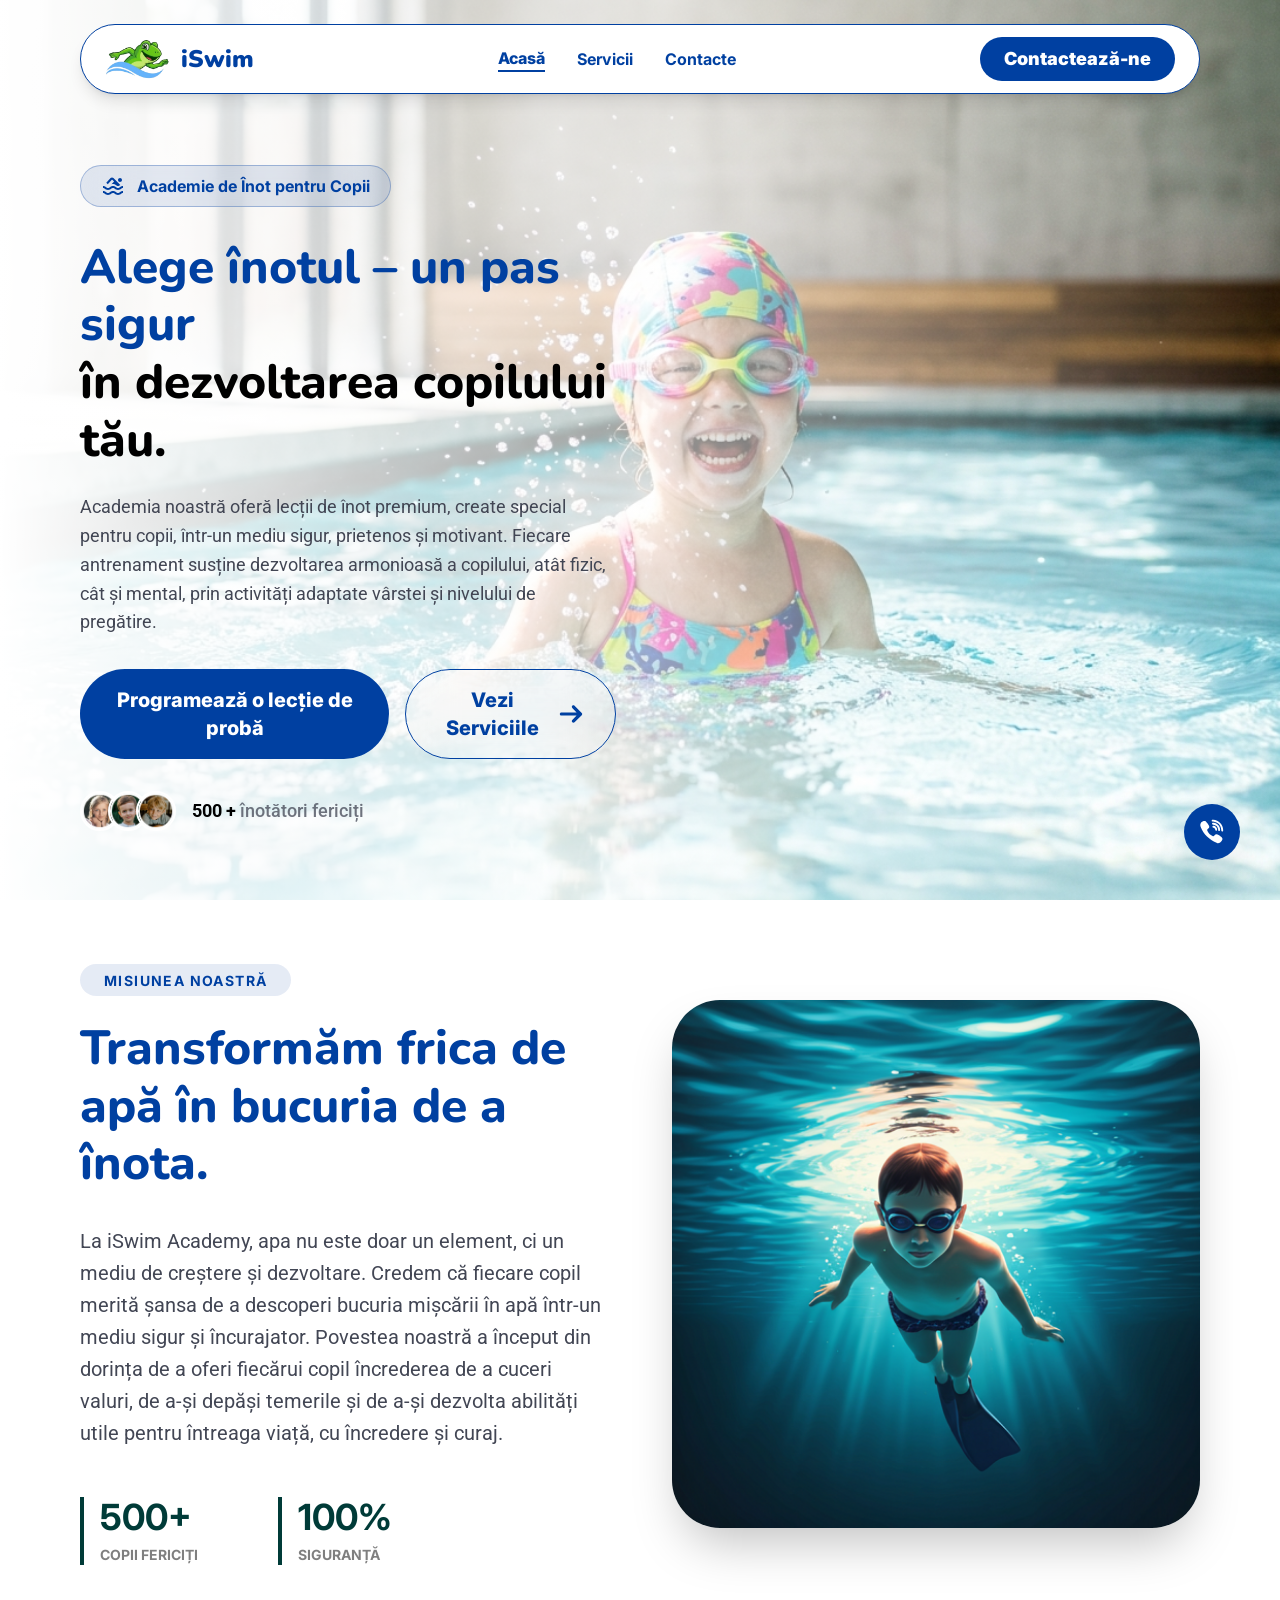
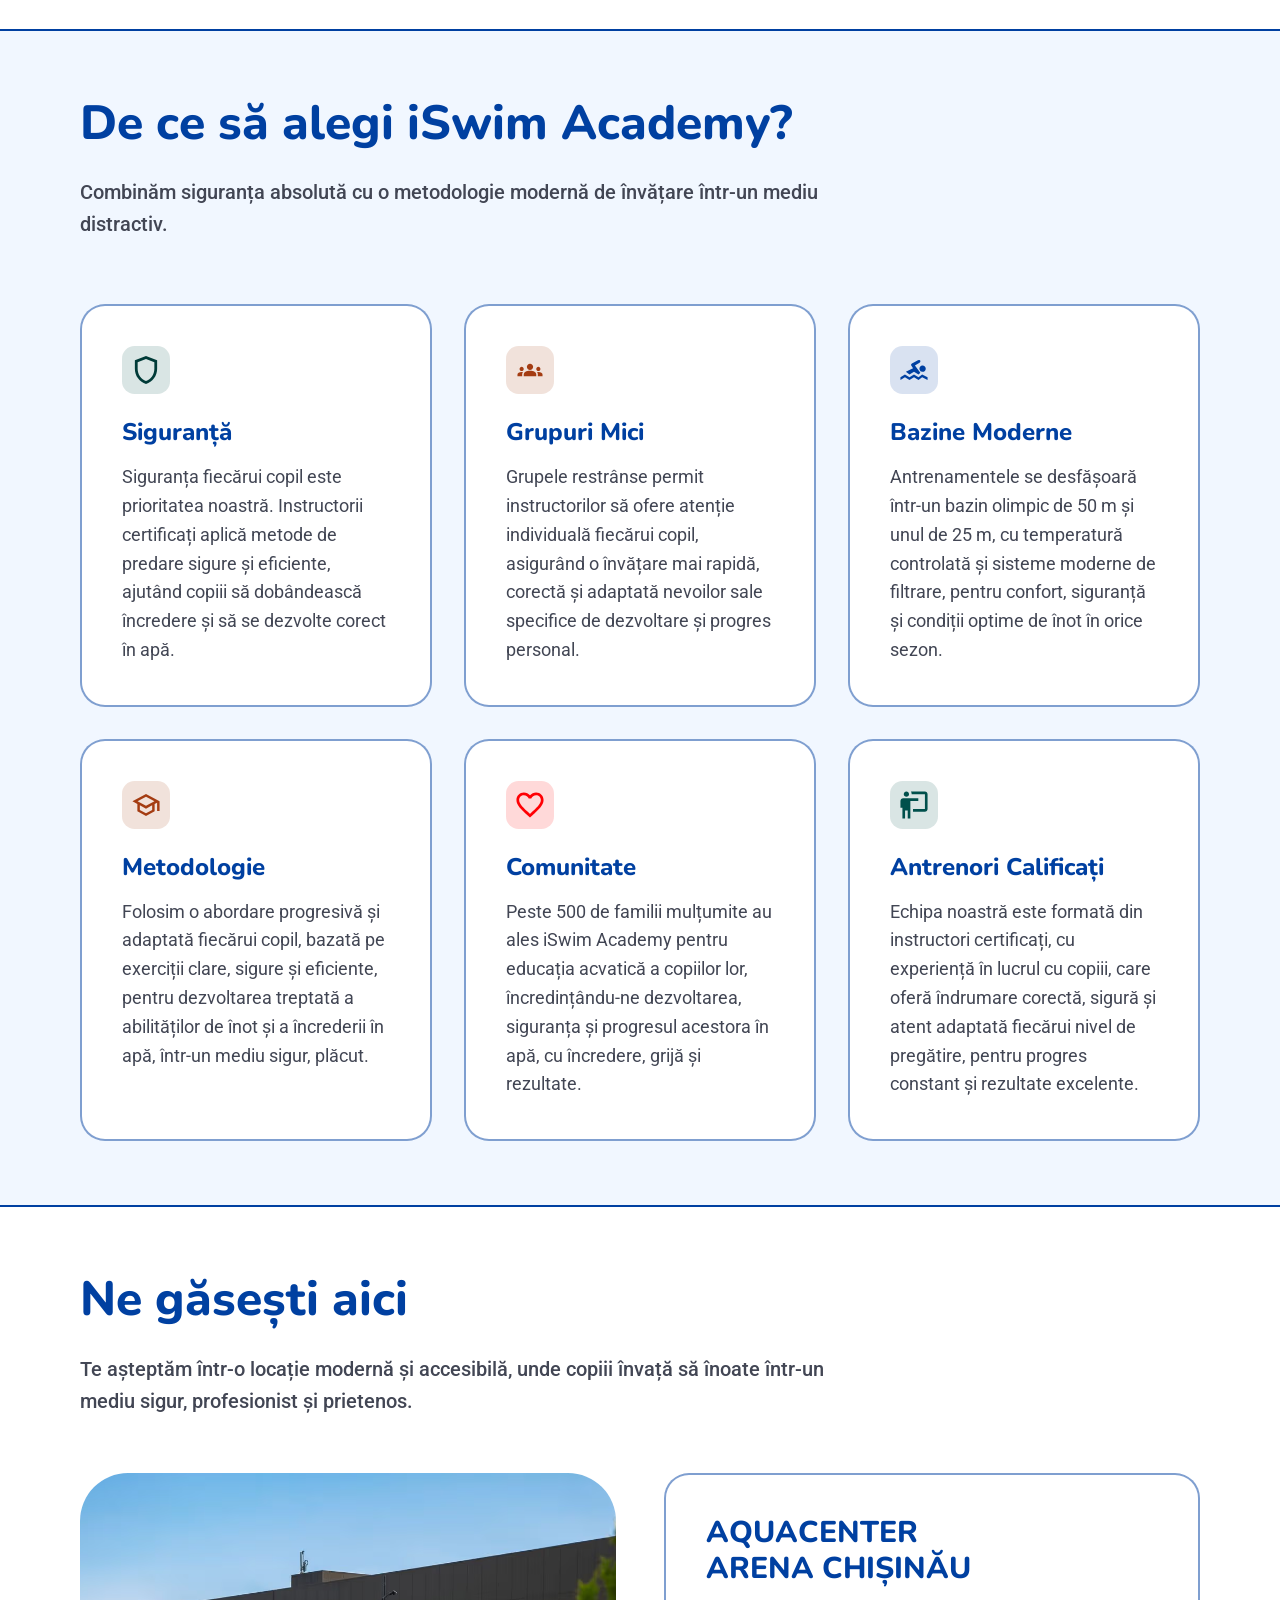
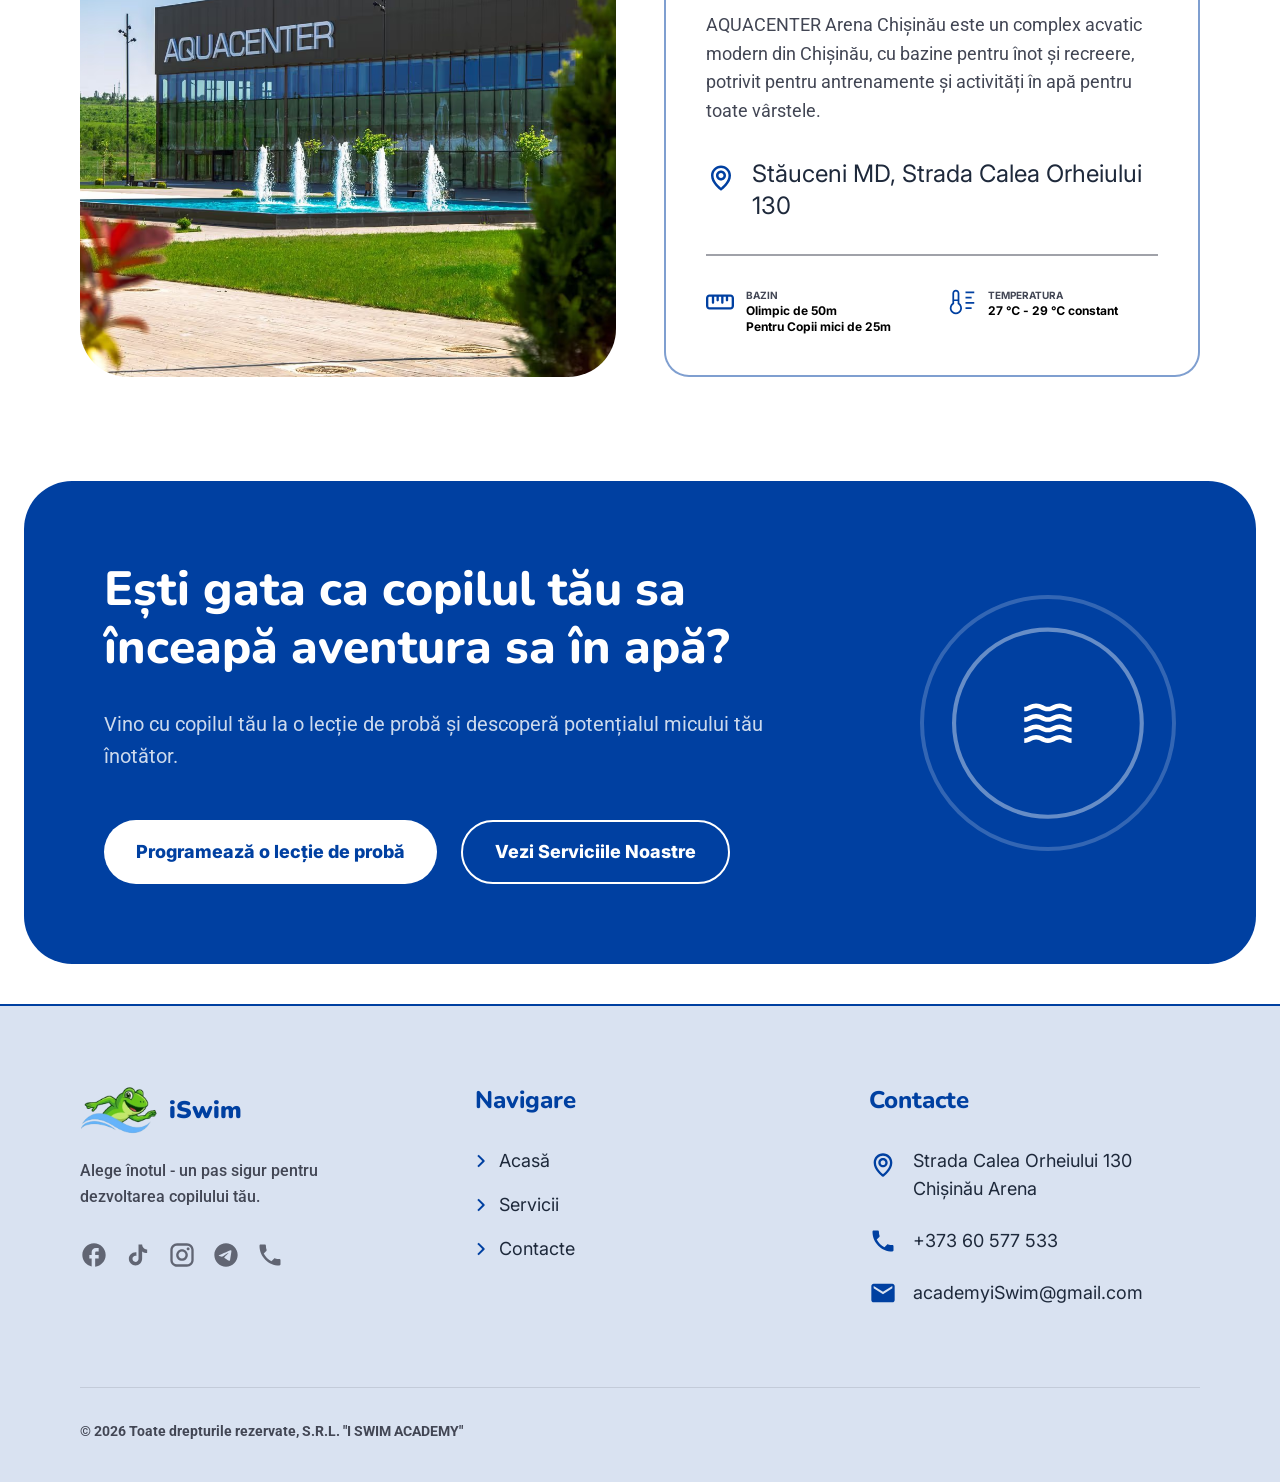
==== commit a762e3c6: "Update index.html" ====
--- a/index.html
+++ b/index.html
@@ -1,24 +1,29 @@
 <!DOCTYPE html>
-<html lang="ro">
+<html lang="ro" class="smooth-scroll">
   <head>
     <meta charset="UTF-8">
     <meta name="viewport" content="width=device-width, initial-scale=1.0">
 
-    <title>iSwim Academy - Servicii</title>
-    <meta name="description" content="Descoperă serviciile iSwim Academy pentru copii: cursuri de înot, antrenamente individuale și programe adaptate fiecărui nivel, într-un mediu sigur și profesionist.">
-    <meta name="keywords" content="servicii înot, cursuri de înot, antrenamente de înot, lecții de înot, înot individual, înot pentru copii, programe de înot, antrenamente individuale, cursuri de înot pentru copii, servicii acvatice">
+    <title>iSwim Academy - Lecții de înot pentru copii</title>
+    <meta name="description" content="iSwim Academy – academie de înot pentru copii în Chișinău. Instructori calificați, metode sigure și eficiente. Programează-ți lecția de probă chiar azi.">
+    <meta name="keywords" content="iSwim School, iSwim Academy, școală de înot, academie de înot, lecții de înot, înot pentru copii, Chișinău, antrenori calificați, succes, progres">
     <meta name="author" content="S.R.L. I SWIM ACADEMY">
 
-    <script src="Servicii/tailwindcss.js"></script>
-    <script src="Servicii/iconify-icon.min.js"></script>
+    <script src="Acasa/tailwindcss.js"></script>
+    <script src="Acasa/iconify-icon.min.js"></script>
 
     <link rel="icon" type="image/png" href="Acasa/assets/logo.svg">
-  
+
     <link href="https://fonts.googleapis.com/css2?family=Nunito:ital,wght@0,100;0,200;0,300;0,400;0,500;0,600;0,700;0,800;0,900;1,100;1,200;1,300;1,400;1,500;1,600;1,700;1,800;1,900&amp;display=swap" type="text/css" rel="stylesheet">
     <link href="https://fonts.googleapis.com/css2?family=Roboto:ital,wght@0,100;0,200;0,300;0,400;0,500;0,600;0,700;0,800;0,900;1,100;1,200;1,300;1,400;1,500;1,600;1,700;1,800;1,900&amp;display=swap" type="text/css" rel="stylesheet">
     <link href="https://fonts.googleapis.com/css2?family=Inter:ital,wght@0,100;0,200;0,300;0,400;0,500;0,600;0,700;0,800;0,900;1,100;1,200;1,300;1,400;1,500;1,600;1,700;1,800;1,900&amp;display=swap" type="text/css" rel="stylesheet">
 
     <style>
+      html {
+        -webkit-text-size-adjust: 100%;
+        text-size-adjust: 100%;
+      }
+
       body {
         font-family: "Inter", ui-sans-serif, system-ui, sans-serif;
         color: #1e293b;
@@ -30,7 +35,7 @@
       h1, h2, h3, h4, h5, h6 {
         font-family: "Nunito", ui-sans-serif, system-ui, sans-serif;
         font-weight: 800;
-        color: #003d99;
+        color: #0040A1;
         line-height: 1.2;
       }
 
@@ -40,37 +45,31 @@
         color: #424654;
       }
 
-      .text-balance {
-        text-wrap: balance;
-      }
-
-      .glass-nav {
-        background: rgba(255, 255, 255, 0.9);
+      .glass-card {
+        background: rgba(255, 255, 255, 0.4);
         backdrop-filter: blur(12px);
-        -webkit-backdrop-filter: blur(12px);
-      }
-
-      .hero-gradient-overlay {
-        background: linear-gradient(90deg, rgba(255, 255, 255, 1) 0%, rgba(255, 255, 255, 0.7) 40%, rgba(255, 255, 255, 0) 100%);
-      }
-
-      .card-shadow-hover {
-        transition: all 0.3s cubic-bezier(0.4, 0, 0.2, 1);
-      }
-
-      .card-shadow-hover:hover {
-        box-shadow: 0 20px 25px -5px rgba(0, 0, 0, 0.1), 0 10px 10px -5px rgba(0, 0, 0, 0.04);
-        transform: translateY(-4px);
-      }
-
-      .transition-soft {
-        transition: all 0.3s cubic-bezier(0.4, 0, 0.2, 1);
-      }
-
-      @media (max-width: 768px) {
-        .hero-gradient-overlay {
-          background: linear-gradient(180deg, rgba(255, 255, 255, 0.95) 0%, rgba(255, 255, 255, 0.8) 100%);
-        }
+        border: 1px solid rgba(255, 255, 255, 0.3);
+      }
+
+      .btn-hover-effect {
+        position: relative;
+        overflow: hidden;
+        transition: all 0.3s ease;
+      }
+
+      .btn-hover-effect:hover {
+        transform: translateY(-2px);
+        box-shadow: 0 10px 20px -10px rgba(0, 64, 161, 0.5);
+      }
+
+      .path-line {
+        position: absolute;
+        top: 50%;
+        left: 0;
+        width: 100%;
+        height: 100px;
+        z-index: -1;
+        opacity: 0.6;
       }
     </style>
   </head>
@@ -87,8 +86,8 @@
         </div>
 
         <div class="hidden md:flex items-center gap-8">
-          <a href="index.html" class="text-[#0040A1] font-bold hover:opacity-70 transition-opacity">Acasă</a>
-          <a href="servicii.html" class="text-[#0040A1] font-extrabold border-b-2 border-[#0040A1]">Servicii</a>
+          <a href="index.html" class="text-[#0040A1] font-extrabold border-b-2 border-[#0040A1]">Acasă</a>
+          <a href="servicii.html" class="text-[#0040A1] font-bold hover:opacity-70 transition-opacity">Servicii</a>
           <a href="contacte.html" class="text-[#0040A1] font-bold hover:opacity-70 transition-opacity">Contacte</a>
         </div>
 
@@ -105,9 +104,8 @@
 
         <!-- Meniu mobil (dropdown) -->
         <div id="mobile-menu" class="hidden md:hidden absolute top-full left-0 right-0 mt-3 bg-white border border-[#0040A1] rounded-3xl shadow-lg flex flex-col items-center gap-8 py-6">
-
-          <a href="index.html" class="text-[#0040A1] font-bold">Acasă</a>
-          <a href="servicii.html" class="text-[#0040A1] font-extrabold border-b-2 border-[#0040A1]">Servicii</a>
+          <a href="index.html" class="text-[#0040A1] font-extrabold border-b-2 border-[#0040A1]">Acasă</a>
+          <a href="servicii.html" class="text-[#0040A1] font-bold">Servicii</a>
           <a href="contacte.html" class="text-[#0040A1] font-bold">Contacte</a>
 
           <button class="bg-[#0040A1] text-white px-6 py-2 rounded-full font-black text-lg btn-hover-effect">
@@ -118,6 +116,7 @@
     </header>
 
     <script>
+
       const menuToggle = document.getElementById('menu-toggle');
       const mobileMenu = document.getElementById('mobile-menu');
       const bar1 = document.getElementById('bar1');
@@ -136,274 +135,398 @@
       });
     </script>
 
-
     <!-- Hero Section -->
-    <section class="relative min-h-[100vh] flex items-center pt-12 md:pt-24 overflow-hidden">
+    <section class="relative min-h-[100vh] flex items-center pt-24 md:pt-12 lg:pt-24 overflow-hidden">
 
       <!-- Background Image -->
       <div class="absolute inset-0 z-0">
-        <img src="Servicii/assets/IMG_1.webp" alt="Swimming Pool" class="w-full h-full object-cover">
+        <img src="Acasa/assets/IMG_1.webp" alt="Hero Background" class="w-full h-full object-cover">
         <div class="absolute inset-0 bg-gradient-to-r from-white via-white/70 to-white/70 lg:from-white lg:via-white/60 lg:to-transparent"></div>
       </div>
 
-      <div class="relative z-10 container mx-auto px-6 lg:px-20">
-
-        <div class="flex flex-col lg:flex-row items-center justify-between gap-12">
-
-          <div class="max-w-2xl flex flex-col items-center text-center lg:items-start lg:text-left">
-
-            <div class="inline-block px-5 py-0.75 md:px-6 md:py-1.5 bg-[#0040A1]/20 border border-[#0040A1]/30 rounded-full backdrop-blur-xl mb-8">
-              <span class="text-[#0040A1] font-[Nunito] font-bold text-sm md:text-base">Serviciile Noastre</span>
-            </div>
-
-            <h1 class="text-3xl md:text-4xl lg:text-5xl leading-tight mb-6">
-              <span class="text-[#0040A1]">Servicii create pentru</span><br>
-              <span class="text-black">fiecare mic înotător</span>
-            </h1>
-
-            <p class="text-base md:text-base lg:text-lg max-w-[300px] md:max-w-[450px] lg:mx-w-none mb-12">
-              De la primele contacte cu apa până la perfecționarea tehnicilor de înot, serviciile iSwim Academy sunt adaptate
-              fiecărei vârste și fiecărui nivel de experiență.
+      <div class="container mx-auto px-4 md:px-10 lg:px-20 relative z-10 grid lg:grid-cols-2 gap-12 items-center">
+
+        <div class="max-w-3xl flex flex-col items-center text-center mx-auto -mt-0 lg:mt-0 lg:items-start lg:text-left lg:mx-0">
+
+          <div class="inline-flex items-center gap-2 md:gap-3 bg-[#0040A1]/10 backdrop-blur-xl border border-[#0040A1]/30 px-4 py-2 md:px-5 md:py-2 rounded-full mb-6 lg:mb-8">
+            <img src="Acasa/assets/IMG_5.svg" alt="Icon" class="w-4 h-4 md:w-6 md:h-6">
+            <span class="text-[#0040A1] font-bold text-sm md:text-base">Academie de Înot pentru Copii</span>
+          </div>
+
+          <h1 class="text-2xl md:text-3xl lg:text-5xl mb-10 md:mb-14 lg:mb-6">
+            <span class="text-[#0040A1]">Alege înotul – un pas sigur</span><br>
+            <span class="text-black">în dezvoltarea copilului tău.</span>
+          </h1>
+
+          <p class="text-sm md:text-base lg:text-lg mb-8 max-w-[350px] md:max-w-xl lg:max-w-2xl mx-auto md:mx-0">
+            Academia noastră oferă lecții de înot premium, create special pentru copii, într-un mediu sigur, prietenos și motivant.
+            Fiecare antrenament susține dezvoltarea armonioasă a copilului, atât fizic, cât și mental, prin activități adaptate vârstei
+            și nivelului de pregătire.
+          </p>
+
+          <div class="flex flex-col lg:flex-row justify-center lg:justify-start gap-4 mb-8">
+
+            <button class="bg-[#0040A1] text-white px-7 py-4 md:px-8 md:py-4 rounded-full font-extrabold text-base md:text-xl btn-hover-effect w-full lg:w-auto">
+              <a href="https://api.whatsapp.com/send/?phone=37360577533&text&type=phone_number&app_absent=0">Programează o lecție de probă</a>
+            </button>
+
+            <button class="bg-white/20 backdrop-blur-xl border border-[#0040A1] text-[#0040A1] px-7 py-3 md:px-8 md:py-4 rounded-full font-extrabold text-base md:text-xl btn-hover-effect w-full lg:w-auto">
+              <a href="servicii.html" class="flex items-center justify-center gap-3">Vezi Serviciile
+                <img src="Acasa/assets/IMG_6.svg" alt="Arrow" class="w-6 h-6">
+              </a>
+            </button>
+          </div>
+
+          <div class="flex items-center justify-center lg:justify-start gap-4 mb-10 md:mb-0">
+
+            <div class="flex -space-x-3">
+              <img src="Acasa/assets/IMG_7.webp" alt="User" class="w-8 h-8 md:w-10 md:h-10 rounded-full border-2 border-white">
+              <img src="Acasa/assets/IMG_8.webp" alt="User" class="w-8 h-8 md:w-10 md:h-10 rounded-full border-2 border-white">
+              <img src="Acasa/assets/IMG_9.webp" alt="User" class="w-8 h-8 md:w-10 md:h-10 rounded-full border-2 border-white">
+            </div>
+
+            <p class="text-base md:text-lg font-medium"><span class="text-black font-bold">500 +</span> <span class="opacity-75">înotători fericiți</span></p>
+          </div>
+        </div>
+
+        <!-- Floating Cards (Desktop Only) -->
+        <div class="hidden min-[1350px]:block relative h-[600px]">
+
+          <!-- Card 1 -->
+          <div class="glass-card absolute top-0 right-10 p-4 rounded-2xl flex items-center gap-4 w-64">
+
+            <div class="w-11 h-11 bg-[#00504C]/20 rounded-full flex items-center justify-center">
+              <img src="Acasa/assets/IMG_2.svg" alt="Icon" class="w-6 h-6">
+            </div>
+
+            <div>
+              <div class="font-bold text-black">Instructori Certificați</div>
+              <div class="text-[10px] font-bold text-[#424654] uppercase tracking-wider">CU EXPERIENȚĂ ÎN ÎNOT</div>
+            </div>
+          </div>
+
+          <!-- Card 2 -->
+          <div class="glass-card absolute top-1/3 left-50 p-4 rounded-2xl flex items-center gap-4 w-64">
+
+            <div class="w-11 h-11 bg-[#0040A1]/20 rounded-full flex items-center justify-center">
+              <img src="Acasa/assets/IMG_3.svg" alt="Icon" class="w-6 h-6">
+            </div>
+
+            <div>
+              <div class="font-bold text-black">Bazine Moderne</div>
+              <div class="text-[10px] font-bold text-[#424654] uppercase tracking-wider">CU LUNGIMI DE 25/50 METRI</div>
+            </div>
+          </div>
+
+          <!-- Card 3 -->
+          <div class="glass-card absolute bottom-10 right-20 p-4 rounded-2xl flex items-center gap-4 w-72">
+
+            <div class="w-11 h-11 bg-[#FF6366]/20 rounded-full flex items-center justify-center">
+              <img src="Acasa/assets/IMG_4.svg" alt="Icon" class="w-5 h-5">
+            </div>
+
+            <div>
+              <div class="font-bold text-black">Preț Avantajos</div>
+              <div class="text-[10px] font-bold text-[#424654] uppercase tracking-wider">CEL MAI MIC PREȚ DIN MOLDOVA</div>
+            </div>
+          </div>
+        </div>
+      </div>
+
+      <!-- Floating Action Button -->
+      <div class="absolute bottom-10 right-10 z-20 hidden md:block">
+
+        <button class="w-14 h-14 bg-[#0040A1] rounded-full flex items-center justify-center shadow-2xl btn-hover-effect">
+          <a href="https://api.whatsapp.com/send/?phone=37360577533&text&type=phone_number&app_absent=0"><img src="Acasa/assets/IMG_10.svg" alt="Chat" class="w-7 h-7"></a>
+        </button>
+      </div>
+    </section>
+
+    <!-- Mission Section -->
+    <section class="py-16 md:py-16 bg-white">
+
+      <div class="container mx-auto px-4 md:px-10 lg:px-20">
+
+        <div class="grid lg:grid-cols-2 gap-16 items-center">
+
+          <div class="text-center md:text-left">
+
+            <div class="inline-block bg-[#0040A1]/10 px-3 py-0.5 md:px-6 md:py-1 rounded-full mb-6">
+              <span class="text-[#0040A1] font-bold text-xs md:text-sm tracking-widest">MISIUNEA NOASTRĂ</span>
+            </div>
+
+            <h2 class="text-2xl md:text-5xl mb-8 leading-tight text-center md:text-left">
+              Transformăm frica de apă
+              <br class="md:hidden">
+              în bucuria de a înota.
+            </h2>
+
+            <p class="text-sm md:text-xl mb-12 max-w-[350px] md:max-w-none mx-auto md:mx-0"> 
+              La iSwim Academy, apa nu este doar un element, ci un mediu de creștere și dezvoltare. Credem că fiecare copil merită 
+              șansa de a descoperi bucuria mișcării în apă într-un mediu sigur și încurajator. Povestea noastră a început din dorința 
+              de a oferi fiecărui copil încrederea de a cuceri valuri, de a-și depăși temerile și de a-și dezvolta abilități utile 
+              pentru întreaga viață, cu încredere și curaj.
             </p>
-
-            <div class="flex items-center gap-4 animate-bounce">
-              <img src="Servicii/assets/IMG_3.svg" alt="Scroll" class="w-6">
-              <span class="text-black/65 font-[Nunito] text-sm font-medium tracking-wider">SCROLEAZĂ ÎN JOS</span>
-            </div>
-          </div>
-
-          <!-- Illustration, acum parte din flex, nu mai e absolută -->
-          <div class="hidden min-[1500px]:block flex-shrink-0">
-            <img src="Servicii/assets/IMG_2.webp" alt="Child Swimming" class="w-[500px] h-auto">
-          </div>
-
+          
+            <div class="flex gap-14 sm:gap-20 justify-center md:justify-start">
+
+              <div class="border-l-4 border-[#003B38] pl-4 text-left">
+                <div class="text-2xl md:text-4xl font-bold text-[#003B38]">500+</div>
+                <div class="text-sm font-bold text-black/50 uppercase mt-1 md:mt-2">COPII FERICIȚI</div>
+              </div>
+
+              <div class="border-l-4 border-[#003B38] pl-4 text-left">
+                <div class="text-2xl md:text-4xl font-bold text-[#003B38]">100%</div>
+                <div class="text-sm font-bold text-black/50 uppercase mt-1 md:mt-2">SIGURANȚĂ</div>
+              </div>
+            </div>
+          </div>
+
+          <div class="relative">
+
+            <div class="absolute -top-10 -left-10 w-full h-full bg-[#0056D2]/10 rounded-tl-[180px] rounded-tr-[370px] rounded-br-[400px] rounded-bl-[300px] -z-10"></div>
+
+            <div class="rounded-[48px] overflow-hidden shadow-2xl">
+              <img src="Acasa/assets/IMG_12.webp" alt="Child Swimming" class="w-full h-auto">
+            </div>
+          </div>
         </div>
       </div>
     </section>
 
-    <!-- Services Grid -->
-    <section class="py-12 md:py-14 lg:py-20 container mx-auto px-6 lg:px-20">
-
-      <div class="mb-10 md:mb-12 lg:mb-16 flex flex-col items-center text-center lg:items-start lg:text-left">
-
-        <h2 class="text-3xl md:text-4xl lg:text-5xl text-[#0040A1] mb-4">Vezi Serviciile Noastre</h2>
-
-        <p class="text-base md:text-base lg:text-xl font-medium max-w-[350px] md:max-w-lg lg:max-w-xl">
-          Explorează serviciile noastre și alege programul potrivit pentru ca fiecare copil să învețe 
-          să înoate cu încredere și bucurie.
-        </p>
-      </div>
-
-      <div class="grid grid-cols-1 md:grid-cols-2 lg:grid-cols-3 gap-8">
-
-        <!-- Card 1 -->
-        <div class="bg-[#0040A1]/15 rounded-[14px] p-8 card-shadow-hover flex flex-col h-full">
-
-          <div class="rounded-xl overflow-hidden mb-8 h-[350px] md:h-[460px]">
-            <img src="Servicii/assets/IMG_5.webp" alt="Bazin 50m" class="w-full h-full object-cover">
-          </div>
-
-          <span class="text-[#A43C12]/65 font-[Nunito] text-base md:text-lg lg:text-xl font-semibold mb-2">Bazin 50m</span>
-          <h3 class="text-[#002F76] text-2xl md:text-[26px] font-extrabold mb-4">Lecții în grup</h3>
-
-          <p class="text-base md:text-lg font-bold">
-            Alăturaţi-vă lecțiilor noastre de înot desfășurate în bazinul de 50 de metri, un bazin 
-            olimpic modern, situat la prestigiosul Chișinău Arena. Cu o echipă de profesori calificați și 
-            pasionați de înot, suntem dedicați să oferim o experiență educativă și distractivă copiilor dumneavostră.
-          </p>
-        </div>
-
-        <!-- Card 2 -->
-        <div class="bg-[#0040A1]/15 rounded-[14px] p-8 card-shadow-hover flex flex-col h-full">
-
-          <div class="rounded-xl overflow-hidden mb-8 h-[350px] md:h-[460px]">
-            <img src="Servicii/assets/IMG_6.webp" alt="Bazin 25m" class="w-full h-full object-cover">
-          </div>
-
-          <span class="text-[#A43C12]/65 font-[Nunito] text-base md:text-lg lg:text-xl font-semibold mb-2">Bazin 25m</span>
-          <h3 class="text-[#002F76] text-2xl md:text-[26px] font-extrabold mb-4">Lecții în grup</h3>
-
-          <p class="text-base md:text-lg font-bold">
-            Vă invităm să vă alăturați lecțiilor noastre de înot în grup, desfășurate în bazinul de 25 de metri, 
-            un spațiu ideal pentru dezvoltarea abilităților de înot. La iSwim Academy, copiii învață împreună într-un 
-            mediu sigur și prietenos, fiind motivați să își îmbunătățească tehnica și încrederea.
-          </p>
-        </div>
-
-        <!-- Card 3 -->
-        <div class="bg-[#0040A1]/15 rounded-[14px] p-8 card-shadow-hover flex flex-col h-full">
-
-          <div class="rounded-xl overflow-hidden mb-8 h-[350px] md:h-[460px]">
-            <img src="Servicii/assets/IMG_7.webp" alt="Lecții Personale" class="w-full h-full object-cover">
-          </div>
-
-          <span class="text-[#A43C12]/65 font-[Nunito] text-base md:text-lg lg:text-xl font-semibold mb-2">Bazin 25m / 50m</span>
-          <h3 class="text-[#002F76] text-2xl md:text-[26px] font-extrabold mb-4">Lecții personale de înot</h3>
-
-          <p class="text-base md:text-lg font-bold">
-            Lecția personală de înot este o experiență creată pentru dezvoltarea rapidă și eficientă a abilităților 
-            în apă. Cu ajutorul unui profesor specializat, vei beneficia de atenție individuală, exerciții adaptate și 
-            feedback personalizat pentru a progresa într-un ritm potrivit.
-          </p>
-        </div>
-
-        <!-- Card 4 -->
-        <div class="bg-[#0040A1]/15 rounded-[14px] p-8 card-shadow-hover flex flex-col h-full">
-
-          <div class="rounded-xl overflow-hidden mb-8 h-[350px] md:h-[460px]">
-            <img src="Servicii/assets/IMG_8.webp" alt="Lecții de Probă" class="w-full h-full object-cover">
-          </div>
-
-          <span class="text-[#A43C12]/65 font-[Nunito] text-base md:text-lg lg:text-xl font-semibold mb-2">Bazin 25m / 50m</span>
-          <h3 class="text-[#002F76] text-2xl md:text-[26px] font-extrabold mb-4">Lecții de probă de înot</h3>
-
-          <p class="text-base md:text-lg font-bold">
-            Descoperiți bucuria înotului printr-o lecție de probă, creată pentru a oferi copilului o primă experiență plăcută 
-            și sigură în apă. Sub îndrumarea antrenorilor, cei mici explorează mediul acvatic prin exerciții adaptate nivelului 
-            lor, dezvoltând încrederea și pasiunea pentru înot într-un mod distractiv.
-          </p>
-        </div>
-
-        <!-- Card 5 -->
-        <div class="bg-[#0040A1]/15 rounded-[14px] p-8 card-shadow-hover flex flex-col h-full">
-
-          <div class="rounded-xl overflow-hidden mb-8 h-[350px] md:h-[460px]">
-            <img src="Servicii/assets/IMG_9.webp" alt="Transport" class="w-full h-full object-cover">
-          </div>
-
-          <span class="text-[#A43C12]/65 font-[Nunito] text-base md:text-lg lg:text-xl font-semibold mb-2">Bazin 25m / 50m</span>
-          <h3 class="text-[#002F76] text-2xl md:text-[26px] font-extrabold mb-4">Transport pentru copii</h3>
-
-          <p class="text-base md:text-lg font-bold">
-            Serviciul de transport pentru copii oferă siguranță și confort pe tot parcursul deplasării către 
-            lecțiile de înot. Cu ajutorul unui transport organizat și atent supravegheat, copilul ajunge la bazin 
-            în condiții sigure, iar părinții beneficiază de mai multă liniște și comoditate.
-          </p>
-        </div>
-
-        <!-- Contact Card -->
-        <div class="bg-[#0040A1]/15 rounded-[14px] p-8 card-shadow-hover flex flex-col items-center justify-center text-center h-full">
-
-          <h3 class="text-[#002F76] text-3xl md:text-[32px] font-extrabold leading-tight mb-8">
-            Pentru alte servicii, nu ezitați să ne contactați!
-          </h3>
-
-          <img src="Servicii/assets/IMG_10.svg" alt="Icon" class="w-9 h-9 mb-6">
-
-          <p class="text-base md:text-[22px] font-extrabold leading-tight mb-8 max-w-[300px] md:max-w-none">
-            Oferim și alte servicii adaptate nevoilor dumneavoastră. Contactați-ne, iar echipa noastră vă va oferi toate 
-            informațiile și vă va ajuta să găsiți soluția potrivită.
-          </p>
-
-          <img src="Servicii/assets/IMG_11.svg" alt="Icon" class="w-9 h-9 mb-8">
-
-          <a href="https://api.whatsapp.com/send/?phone=37360577533&text&type=phone_number&app_absent=0" class="bg-[#0040A1] text-white font-[Nunito] font-black px-10 py-3 rounded-[20px] text-xl hover:bg-[#003080] transition-soft">
-            Contactează-ne
-          </a>
+    <!-- Roadmap Section -->
+    <section class="hidden min-[1350px]:block py-16 border-t-2 border-[#0040A1]/50">
+
+      <div class="container mx-auto px-6 text-center">
+
+        <h2 class="text-5xl mb-4">Drumul tău spre performanță</h2>
+        <p class="text-2xl font-medium text-[#424654] mb-20">Fiecare etapă este un pas către libertate deplină în apă.</p>
+
+        <div class="relative">
+
+          <!-- SVG Path for Desktop -->
+          <svg class="hidden min-[1350px]:block absolute top-1/2 left-0 w-full h-32 -translate-y-1/2 z-0" viewBox="0 0 1200 120" fill="none">
+            <path d="M0 60C150 60 150 10 300 10C450 10 450 110 600 110C750 110 750 10 900 10C1050 10 1050 60 1200 60" stroke="#0040A1" stroke-width="2" class="step-path" />
+          </svg>
+
+          <div class="grid md:grid-cols-4 gap-8 relative z-10">
+
+            <!-- Step 1 -->
+            <div class="flex flex-col items-center">
+
+              <div class="mb-6">
+                <h3 class="text-2xl mb-2">Acomodare</h3>
+                <p class="text-sm">Împrietenirea cu apa și <br> controlul respirației.</p>
+              </div>
+
+              <div class="w-20 h-20 bg-white border-2 border-[#0040A1] rounded-full flex items-center justify-center shadow-lg">
+                <img src="Acasa/assets/IMG_17.svg" class="w-10 h-10" alt="Step 1">
+              </div>
+            </div>
+
+            <!-- Step 2 -->
+            <div class="flex flex-col items-center md:mt-24">
+
+              <div class="w-20 h-20 bg-white border-2 border-[#A43C12] rounded-full flex items-center justify-center shadow-lg mb-6">
+                <img src="Acasa/assets/IMG_14.svg" class="w-10 h-10" alt="Step 2">
+              </div>
+
+              <div>
+                <h3 class="text-2xl mb-2 text-[#A43C12]">Explorare</h3>
+                <p class="text-sm">Plutire autonomă și primele <br> mișcări de propulsie.</p>
+              </div>
+            </div>
+
+            <!-- Step 3 -->
+            <div class="flex flex-col items-center">
+
+              <div class="mb-6">
+                <h3 class="text-2xl mb-2 text-[#00504C]">Tehnică</h3>
+                <p class="text-sm">Perfecționarea stilurilor și <br> creșterea rezistenței.</p>
+              </div>
+
+              <div class="w-20 h-20 bg-white border-2 border-[#00504C] rounded-full flex items-center justify-center shadow-lg">
+                <img src="Acasa/assets/IMG_18.svg" class="w-10 h-10" alt="Step 3">
+              </div>
+            </div>
+
+            <!-- Step 4 -->
+            <div class="flex flex-col items-center md:mt-24">
+
+              <div class="w-20 h-20 bg-white border-2 border-[#0040A1] rounded-full flex items-center justify-center shadow-lg mb-6">
+                <img src="Acasa/assets/IMG_13.svg" class="w-10 h-10" alt="Step 4">
+              </div>
+
+              <div>
+                <h3 class="text-2xl mb-2">Performanță</h3>
+                <p class="text-sm">Gata pentru competiții <br> sau aventuri oceanice.</p>
+              </div>
+            </div>
+          </div>
         </div>
       </div>
     </section>
 
-  <!-- Process Section -->
-  <section class="hidden min-[1200px]:block py-24 bg-white overflow-hidden">
-    <div class="container mx-auto px-6 lg:px-20 text-center">
-      <h2 class="text-4xl lg:text-[48px] text-[#0040A1] mb-6 max-w-4xl mx-auto">
-        Procesul de la algerea a serviciului dorit pînă la primele rezultate ale copilului
-      </h2>
-      <p class="text-xl lg:text-[22px] font-medium max-w-2xl mx-auto mb-20">
-        Procesul nostru este simplu, transparent și orientat către confortul copilului dumneavoastră.
-      </p>
-
-      <div class="relative flex flex-col lg:flex-row items-start justify-between gap-12 lg:gap-4">
-        <!-- Connecting Lines (Desktop) -->
-        <div class="hidden lg:block absolute top-[48px] left-0 w-full border-t-2 border-dashed border-gray-300 z-0"></div>
+    <!-- Why Choose Us Section -->
+    <section class="py-12 md:py-16 bg-[#B8D5FF]/20 border-y-2 border-[#0040A1]">
+
+      <div class="container mx-auto px-4 md:px-10 lg:px-20">
+
+        <div class="max-w-3xl mb-10 md:mb-16 mx-auto md:mx-0 text-center md:text-left">
+          <h2 class="text-3xl md:text-5xl mb-6">
+            De ce să alegi 
+            <br class="md:hidden">
+            iSwim Academy?
+          </h2>
+          <p class="text-base md:text-xl font-medium max-w-[350px] md:max-w-none mx-auto md:mx-0">Combinăm siguranța absolută cu o metodologie modernă de învățare într-un mediu distractiv.</p>
+        </div>
+
+        <div class="grid md:grid-cols-2 lg:grid-cols-3 gap-8">
+
+          <!-- Feature 1 -->
+          <div class="bg-white p-10 rounded-[25px] border-2 border-[#0040A1]/50">
+            <img src="Acasa/assets/IMG_19.svg" alt="Icon" class="w-12 h-12 mb-6">
+            <h3 class="text-2xl mb-4 text-black">Siguranță</h3>
+            <p class="text-lg">Siguranța fiecărui copil este prioritatea noastră. Instructorii certificați aplică metode de predare sigure și eficiente, ajutând copiii să dobândească încredere și să se dezvolte corect în apă.</p>
+          </div>
+
+          <!-- Feature 2 -->
+          <div class="bg-white p-10 rounded-[25px] border-2 border-[#0040A1]/50">
+            <img src="Acasa/assets/IMG_20.svg" alt="Icon" class="w-12 h-12 mb-6">
+            <h3 class="text-2xl mb-4 text-black">Grupuri Mici</h3>
+            <p class="text-lg">Grupele restrânse permit instructorilor să ofere atenție individuală fiecărui copil, asigurând o învățare mai rapidă, corectă și adaptată nevoilor sale specifice de dezvoltare și progres personal.</p>
+          </div>
+
+          <!-- Feature 3 -->
+          <div class="bg-white p-10 rounded-[25px] border-2 border-[#0040A1]/50">
+            <img src="Acasa/assets/IMG_21.svg" alt="Icon" class="w-12 h-12 mb-6">
+            <h3 class="text-2xl mb-4 text-black">Bazine Moderne</h3>
+            <p class="text-lg">Antrenamentele se desfășoară într-un bazin olimpic de 50 m și unul de 25 m, cu temperatură controlată și sisteme moderne de filtrare, pentru confort, siguranță și condiții optime de înot în orice sezon.</p>
+          </div>
+
+          <!-- Feature 4 -->
+          <div class="bg-white p-10 rounded-[25px] border-2 border-[#0040A1]/50">
+            <img src="Acasa/assets/IMG_22.svg" alt="Icon" class="w-12 h-12 mb-6">
+            <h3 class="text-2xl mb-4 text-black">Metodologie</h3>
+            <p class="text-lg">Folosim o abordare progresivă și adaptată fiecărui copil, bazată pe exerciții clare, sigure și eficiente, pentru dezvoltarea treptată a abilităților de înot și a încrederii în apă, într-un mediu sigur, plăcut.</p>
+          </div>
+
+          <!-- Feature 5 -->
+          <div class="bg-white p-10 rounded-[25px] border-2 border-[#0040A1]/50">
+            <img src="Acasa/assets/IMG_23.svg" alt="Icon" class="w-12 h-12 mb-6">
+            <h3 class="text-2xl mb-4 text-black">Comunitate</h3>
+            <p class="text-lg">Peste 500 de familii mulțumite au ales iSwim Academy pentru educația acvatică a copiilor lor, încredințându-ne dezvoltarea, siguranța și progresul acestora în apă, cu încredere, grijă și rezultate.</p>
+          </div>
+
+          <!-- Feature 6 -->
+          <div class="bg-white p-10 rounded-[25px] border-2 border-[#0040A1]/50">
+            <img src="Acasa/assets/IMG_24.svg" alt="Icon" class="w-12 h-12 mb-6">
+            <h3 class="text-2xl mb-4 text-black">Antrenori Calificați</h3>
+            <p class="text-lg">Echipa noastră este formată din instructori certificați, cu experiență în lucrul cu copiii, care oferă îndrumare corectă, sigură și atent adaptată fiecărui nivel de pregătire, pentru progres constant și rezultate excelente.</p>
+          </div>
+        </div>
+      </div>
+    </section>
+
+    <!-- Location Section -->
+    <section class="mt-6 md:mt-0 py-6 md:py-16">
+
+      <div class="container mx-auto px-4 md:px-10 lg:px-20">
+
+        <div class="max-w-3xl mb-10 md:mb-14 mx-auto md:mx-0 text-center md:text-left">
+          <h2 class="text-3xl md:text-5xl mb-6">Ne găsești aici</h2>
+          <p class="text-base md:text-xl font-medium max-w-[350px] md:max-w-none mx-auto md:mx-0">Te așteptăm într-o locație modernă și accesibilă, unde copiii învață să înoate într-un mediu sigur, profesionist și prietenos.</p>
+        </div>
+
+        <div class="grid lg:grid-cols-2 gap-12 items-stretch">
+
+          <div class="rounded-[48px] overflow-hidden">
+            <a href="https://maps.app.goo.gl/hyubg8hZn2QpqkkD6"><img src="Acasa/assets/IMG_25.webp" alt="Arena Chisinau" class="w-full h-full object-cover"></a>
+          </div>
         
-        <!-- Step 1 -->
-        <div class="flex-1 flex flex-col items-center group relative z-10">
-          <div class="relative mb-6">
-            <div class="w-[78px] h-[78px] bg-white rounded-full border border-gray-100 shadow-lg flex items-center justify-center">
-              <img src="Servicii/assets/IMG_12.svg" alt="Step 1" class="w-9 h-9">
-            </div>
-            <div class="absolute -top-2 -left-2 w-8 h-8 bg-[#0040A1] rounded-full flex items-center justify-center text-white font-bold">1</div>
-          </div>
-          <h4 class="text-[22px] font-bold text-[#0040A1] mb-4">Programare</h4>
-          <p class="text-lg font-semibold max-w-[220px]">
-            Programează o lecție de probă pentru copilul tău și oferă-i prima experiență plăcută în apă.
-          </p>
-        </div>
-
-        <!-- Step 2 -->
-        <div class="flex-1 flex flex-col items-center group">
-          <div class="relative mb-6">
-            <div class="w-[78px] h-[78px] bg-white rounded-full border border-gray-100 shadow-lg flex items-center justify-center">
-              <img src="Servicii/assets/IMG_13.svg" alt="Step 2" class="w-9 h-9">
-            </div>
-            <div class="absolute -top-2 -left-2 w-8 h-8 bg-[#0040A1] rounded-full flex items-center justify-center text-white font-bold">2</div>
-          </div>
-          <h4 class="text-[22px] font-bold text-[#0040A1] mb-4">Consultație</h4>
-          <p class="text-lg font-semibold max-w-[220px]">
-            Evaluăm nivelul copilului și stabilim împreună obiectivele potrivite pentru dezvoltarea sa.
-          </p>
-        </div>
-
-        <!-- Step 3 -->
-        <div class="flex-1 flex flex-col items-center group">
-          <div class="relative mb-6">
-            <div class="w-[78px] h-[78px] bg-white rounded-full border border-gray-100 shadow-lg flex items-center justify-center">
-              <img src="Servicii/assets/IMG_14.svg" alt="Step 3" class="w-9 h-9">
-            </div>
-            <div class="absolute -top-2 -left-2 w-8 h-8 bg-[#0040A1] rounded-full flex items-center justify-center text-white font-bold">3</div>
-          </div>
-          <h4 class="text-[22px] font-bold text-[#0040A1] mb-4">Practică</h4>
-          <p class="text-lg font-semibold max-w-[220px]">
-            Copilul învață tehnici de înot prin exerciții distractive, adaptate vârstei și nivelului său.
-          </p>
-        </div>
-
-        <!-- Step 4 -->
-        <div class="flex-1 flex flex-col items-center group">
-          <div class="relative mb-6">
-            <div class="w-[78px] h-[78px] bg-white rounded-full border border-gray-100 shadow-lg flex items-center justify-center">
-              <img src="Servicii/assets/IMG_15.svg" alt="Step 4" class="w-9 h-9">
-            </div>
-            <div class="absolute -top-2 -left-2 w-8 h-8 bg-[#0040A1] rounded-full flex items-center justify-center text-white font-bold">4</div>
-          </div>
-          <h4 class="text-[22px] font-bold text-[#0040A1] mb-4">Rezultat</h4>
-          <p class="text-lg font-semibold max-w-[220px]">
-            Fiecare lecție aduce mai multă încredere, siguranță și progres în abilitățile de înot.
-          </p>
-        </div>
-      </div>
-    </div>
-  </section>
-
-  <!-- CTA Section -->
-  <section class="py-12 container mx-auto px-6 lg:px-20">
-    <div class="bg-[#0040A1] rounded-[48px] p-10 lg:p-20 relative overflow-hidden flex flex-col lg:flex-row items-center justify-between gap-12">
-      <div class="relative z-10 max-w-2xl">
-        <h2 class="!text-white text-4xl lg:text-[48px] mb-6">Nu ați găsit ceea ce căutați?</h2>
-        <p class="!text-white text-xl lg:text-2xl font-normal mb-10 opacity-90">
-          Contactați-ne pentru informații despre toate serviciile disponibile. Echipa iSwim Academy vă va ajuta cu plăcere să alegeți opțiunea potrivită.
-        </p>
-        <div class="flex flex-wrap gap-4">
-          <a href="https://api.whatsapp.com/send/?phone=37360577533&text&type=phone_number&app_absent=0" class="border-2 border-white text-white font-[Nunito] font-extrabold px-8 py-4 rounded-full text-xl hover:bg-white/10 transition-soft">
-            Discută cu un consultant chiar acum
-          </a>
-          <a href="https://api.whatsapp.com/send/?phone=37360577533&text&type=phone_number&app_absent=0" class="bg-white text-[#0040A1] font-[Nunito] font-extrabold px-10 py-5 rounded-full text-xl hover:bg-gray-100 transition-soft">
-            Contactați-ne
-          </a>
-        </div>
-      </div>
-      
-      <!-- Decorative Element -->
-      <div class="relative w-[230px] h-[230px] flex items-center justify-center">
-        <div class="absolute inset-0 border-4 border-white/20 rounded-full"></div>
-        <img src="Servicii/assets/IMG_19.svg" alt="Pool Icon" class="w-[170px] h-[170px]">
-      </div>
-    </div>
-  </section>
-
-  <!-- Footer -->
+          <div class="bg-white p-10 rounded-[25px] border-2 border-[#0040A1]/50 flex flex-col justify-between">
+
+            <div>
+              <h3 class="text-2xl md:text-3xl mb-6 mx-auto md:mx-0 text-center md:text-left">AQUACENTER<br>ARENA CHIȘINĂU</h3>
+              <p class="text-lg mb-14 md:mb-8 mx-auto md:mx-0 text-center md:text-left max-w-[350px] md:max-w-none">AQUACENTER Arena Chișinău este un complex acvatic modern din Chișinău, cu bazine pentru înot și recreere, potrivit pentru antrenamente și activități în apă pentru toate vârstele.</p>
+            
+              <div class="flex items-start gap-4 mb-8">
+                <a href="https://maps.app.goo.gl/hyubg8hZn2QpqkkD6"><img src="Acasa/assets/IMG_26.svg" alt="Location" class="w-8 h-8 mt-1"></a>
+                <a href="https://maps.app.goo.gl/hyubg8hZn2QpqkkD6"><span class="text-2xl font-normal">Stăuceni MD, Strada Calea Orheiului 130</span></a>
+              </div>
+            </div>
+
+            <div class="border-t-2 border-[#424654]/50 pt-8 grid grid-cols-2 gap-8">
+
+              <div class="flex items-start gap-3">
+
+                <img src="Acasa/assets/IMG_27.svg" alt="Pool" class="w-7 h-7">
+
+                <div>
+                  <div class="text-[10px] font-bold text-[#424654] uppercase">BAZIN</div>
+                  <div class="text-xs font-bold text-black">Olimpic de 50m<br>Pentru Copii mici de 25m</div>
+                </div>
+              </div>
+
+              <div class="flex items-start gap-3">
+
+                <img src="Acasa/assets/IMG_28.svg" alt="Temp" class="w-7 h-7">
+
+                <div>
+                  <div class="text-[10px] font-bold text-[#424654] uppercase">TEMPERATURA</div>
+                  <div class="text-xs font-bold text-black">27 ℃ - 29 ℃ constant</div>
+                </div>
+              </div>
+            </div>
+          </div>
+        </div>
+      </div>
+    </section>
+
+    <!-- CTA Section -->
+    <section class="py-10">
+
+      <div class="container mx-auto px-6">
+
+        <div class="bg-[#0040A1] rounded-[48px] p-12 lg:p-20 relative overflow-hidden flex flex-col lg:flex-row items-center justify-between gap-12">
+
+          <div class="max-w-2xl relative z-10">
+
+            <h2 class="text-3xl md:text-4xl lg:text-5xl font-bold !text-white mt-1 md:mt-0 mb-8 leading-tight mx-auto md:mx-0 text-center md:text-left">
+              Ești gata ca copilul tău sa înceapă aventura sa în apă?
+            </h2>
+
+            <p class="text-lg md:text-xl !text-white/80 mb-12 mx-auto md:mx-0 text-center md:text-left">
+              Vino cu copilul tău la o lecție de probă și descoperă potențialul micului tău înotător.
+            </p>
+
+            <div class="flex flex-wrap gap-6">
+
+              <button class="bg-white text-[#0040A1] px-8 py-4 rounded-full font-extrabold text-base md:text-lg btn-hover-effect w-83 md:flex-1 lg:flex-none lg:w-auto text-center mx-auto md:mx-0">
+                <a href="https://api.whatsapp.com/send/?phone=37360577533&text&type=phone_number&app_absent=0">Programează 
+                  <br class="hidden md:block lg:hidden">
+                  o lecție de probă
+                </a>
+              </button>
+
+              <button class="bg-transparent border-2 border-white text-white px-8 py-4 rounded-full font-extrabold text-lg btn-hover-effect w-83 md:flex-1 lg:flex-none lg:w-auto text-center mx-auto md:mx-0">
+                <a href="servicii.html">Vezi Serviciile Noastre</a>
+              </button>
+
+            </div>
+          </div>
+
+          <div class="relative z-10">
+
+            <div class="w-64 h-64 rounded-full border-4 border-white/20 flex items-center justify-center">
+              <img src="Acasa/assets/IMG_29.svg" alt="Wave Icon" class="w-48 h-48">
+            </div>
+          </div>
+        </div>
+      </div>
+    </section>
+
+    <!-- Footer -->
     <footer class="bg-[#0040A1]/15 pt-10 md:pt-20 pb-10 border-t-2 border-[#0040A1]">
 
       <div class="container mx-auto px-6 lg:px-20">
